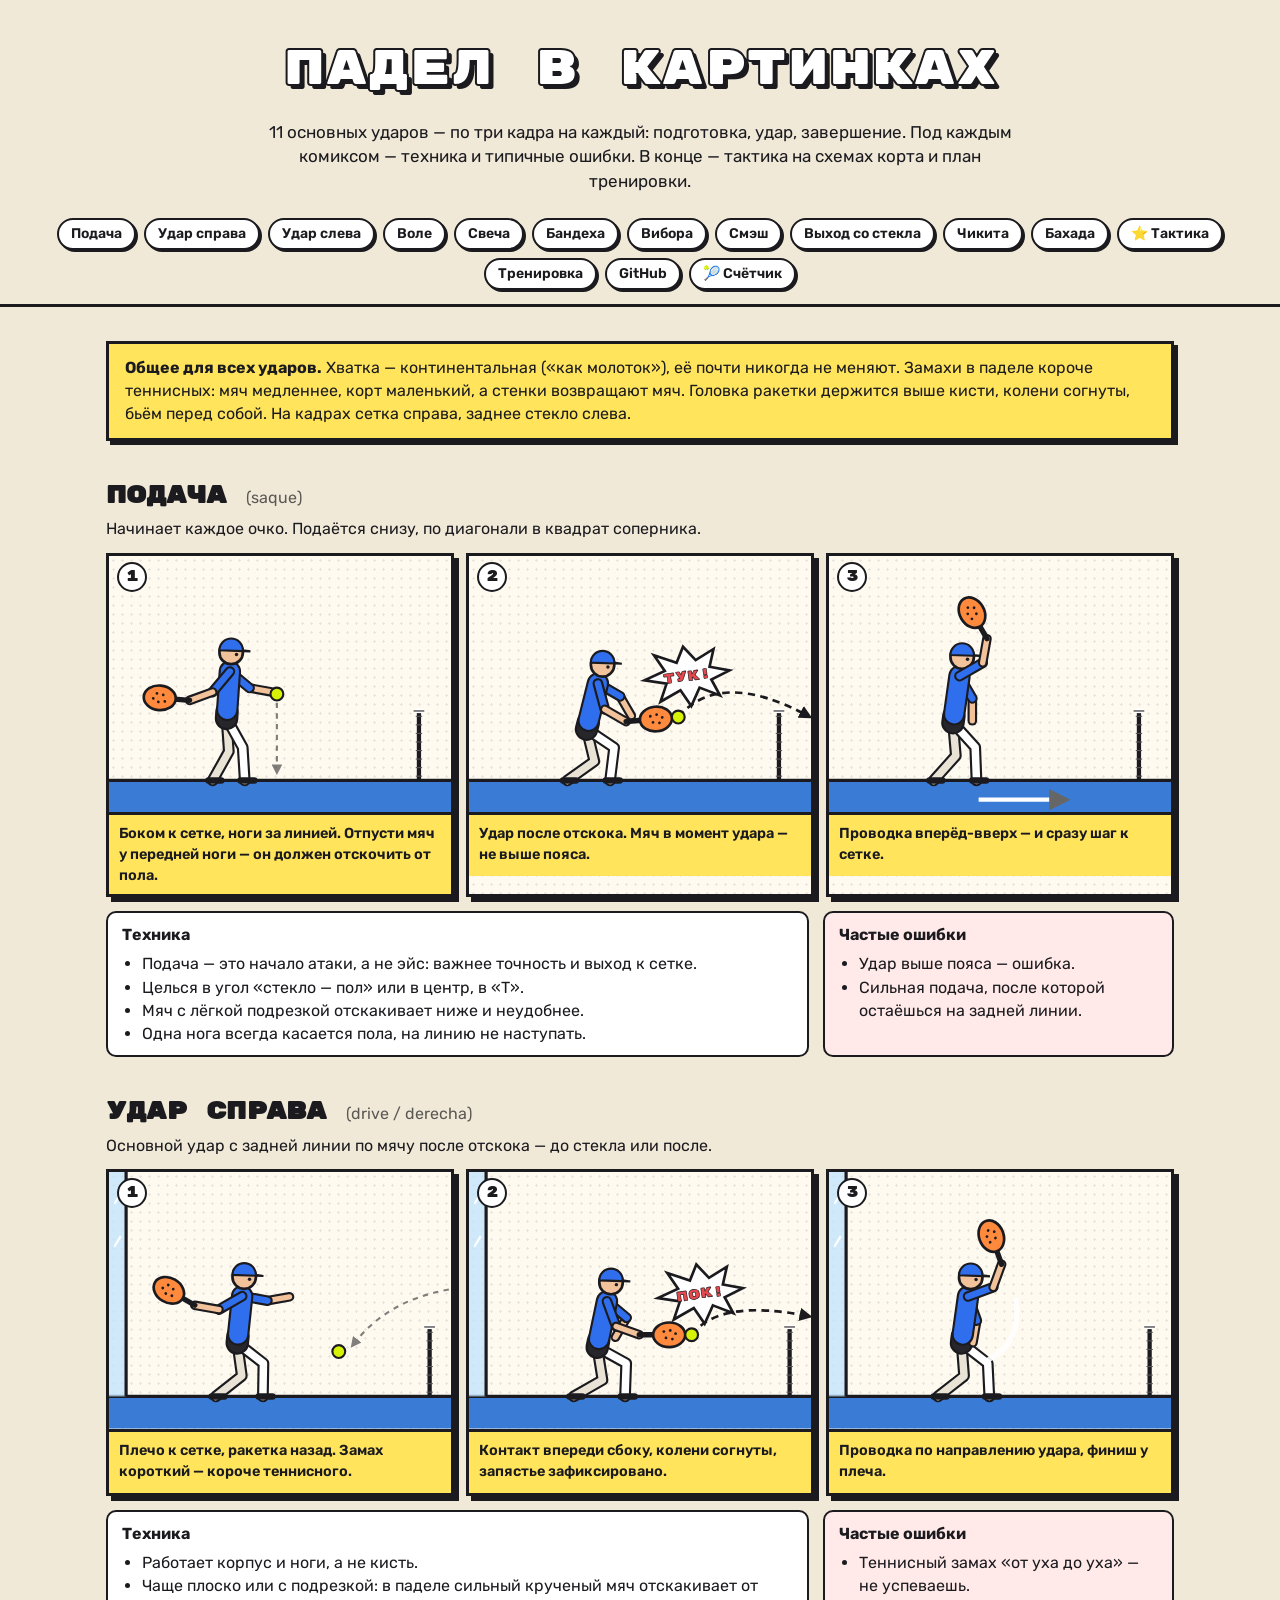
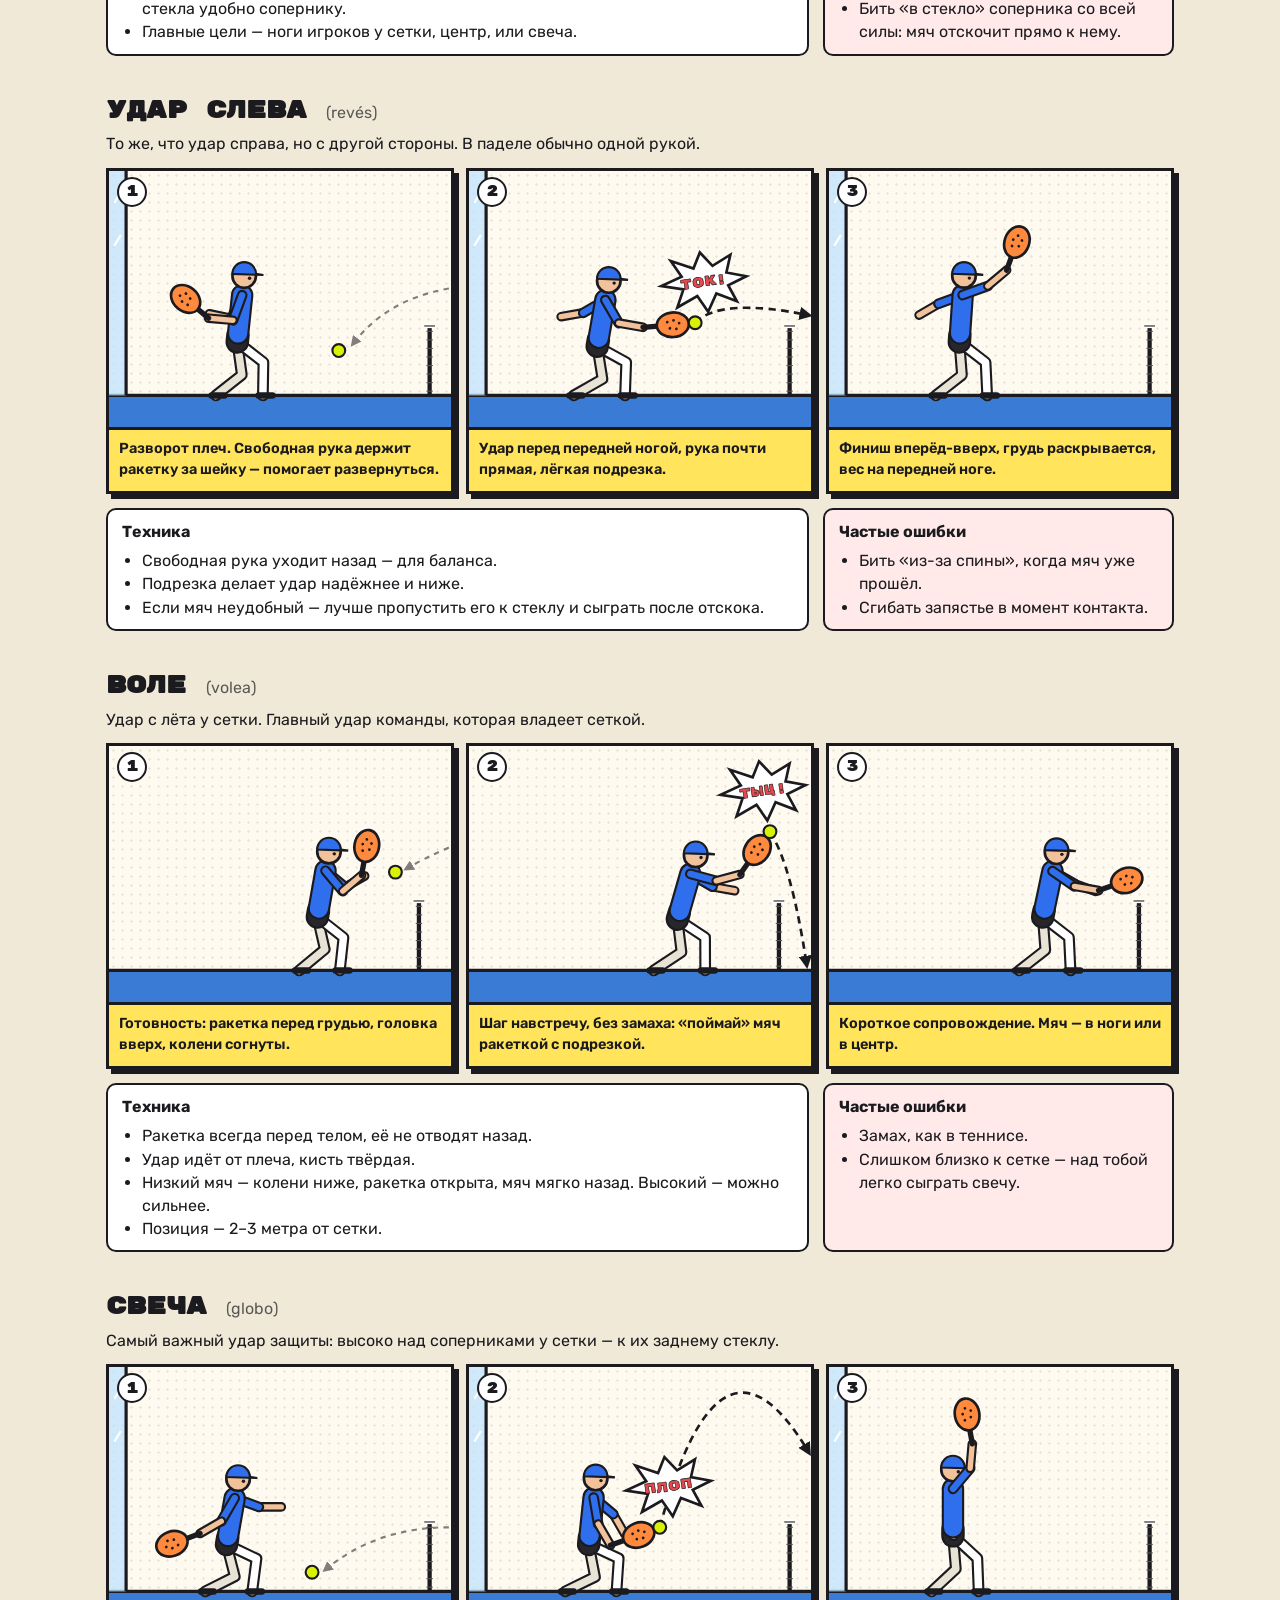
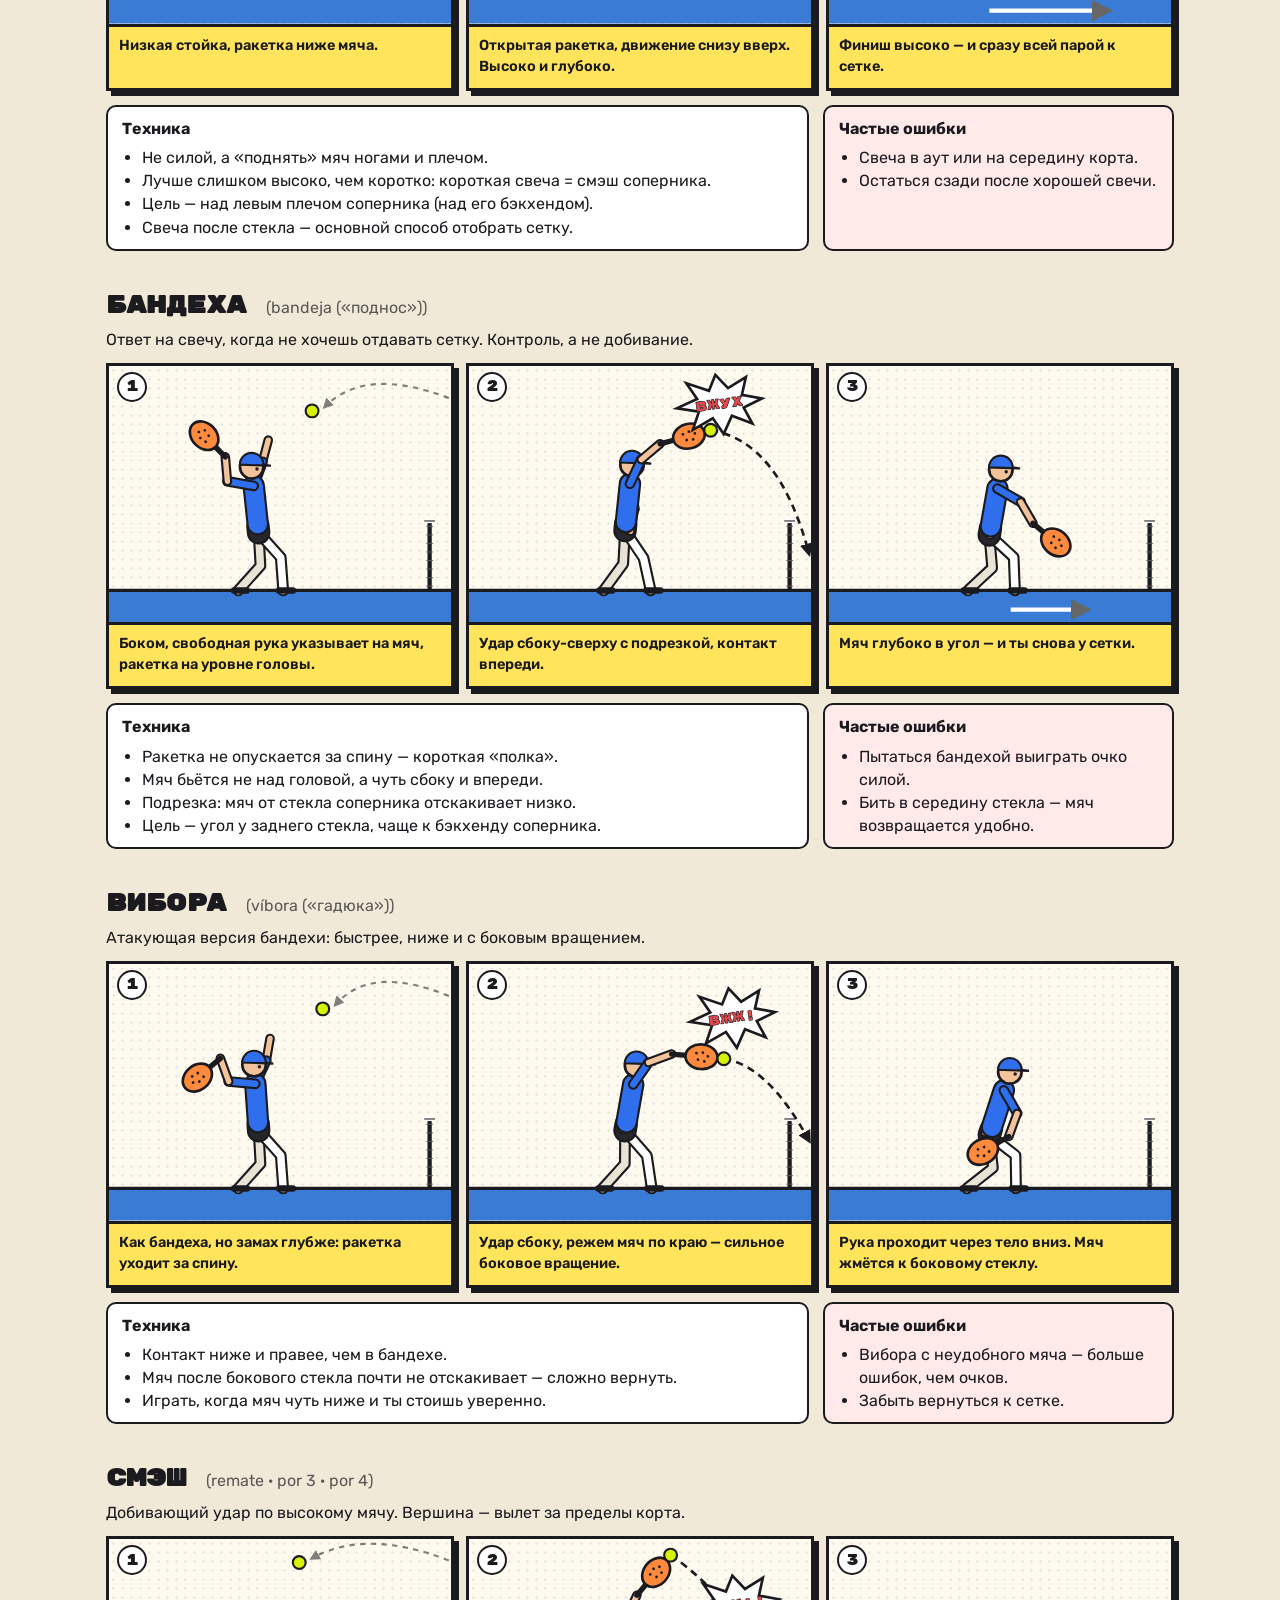
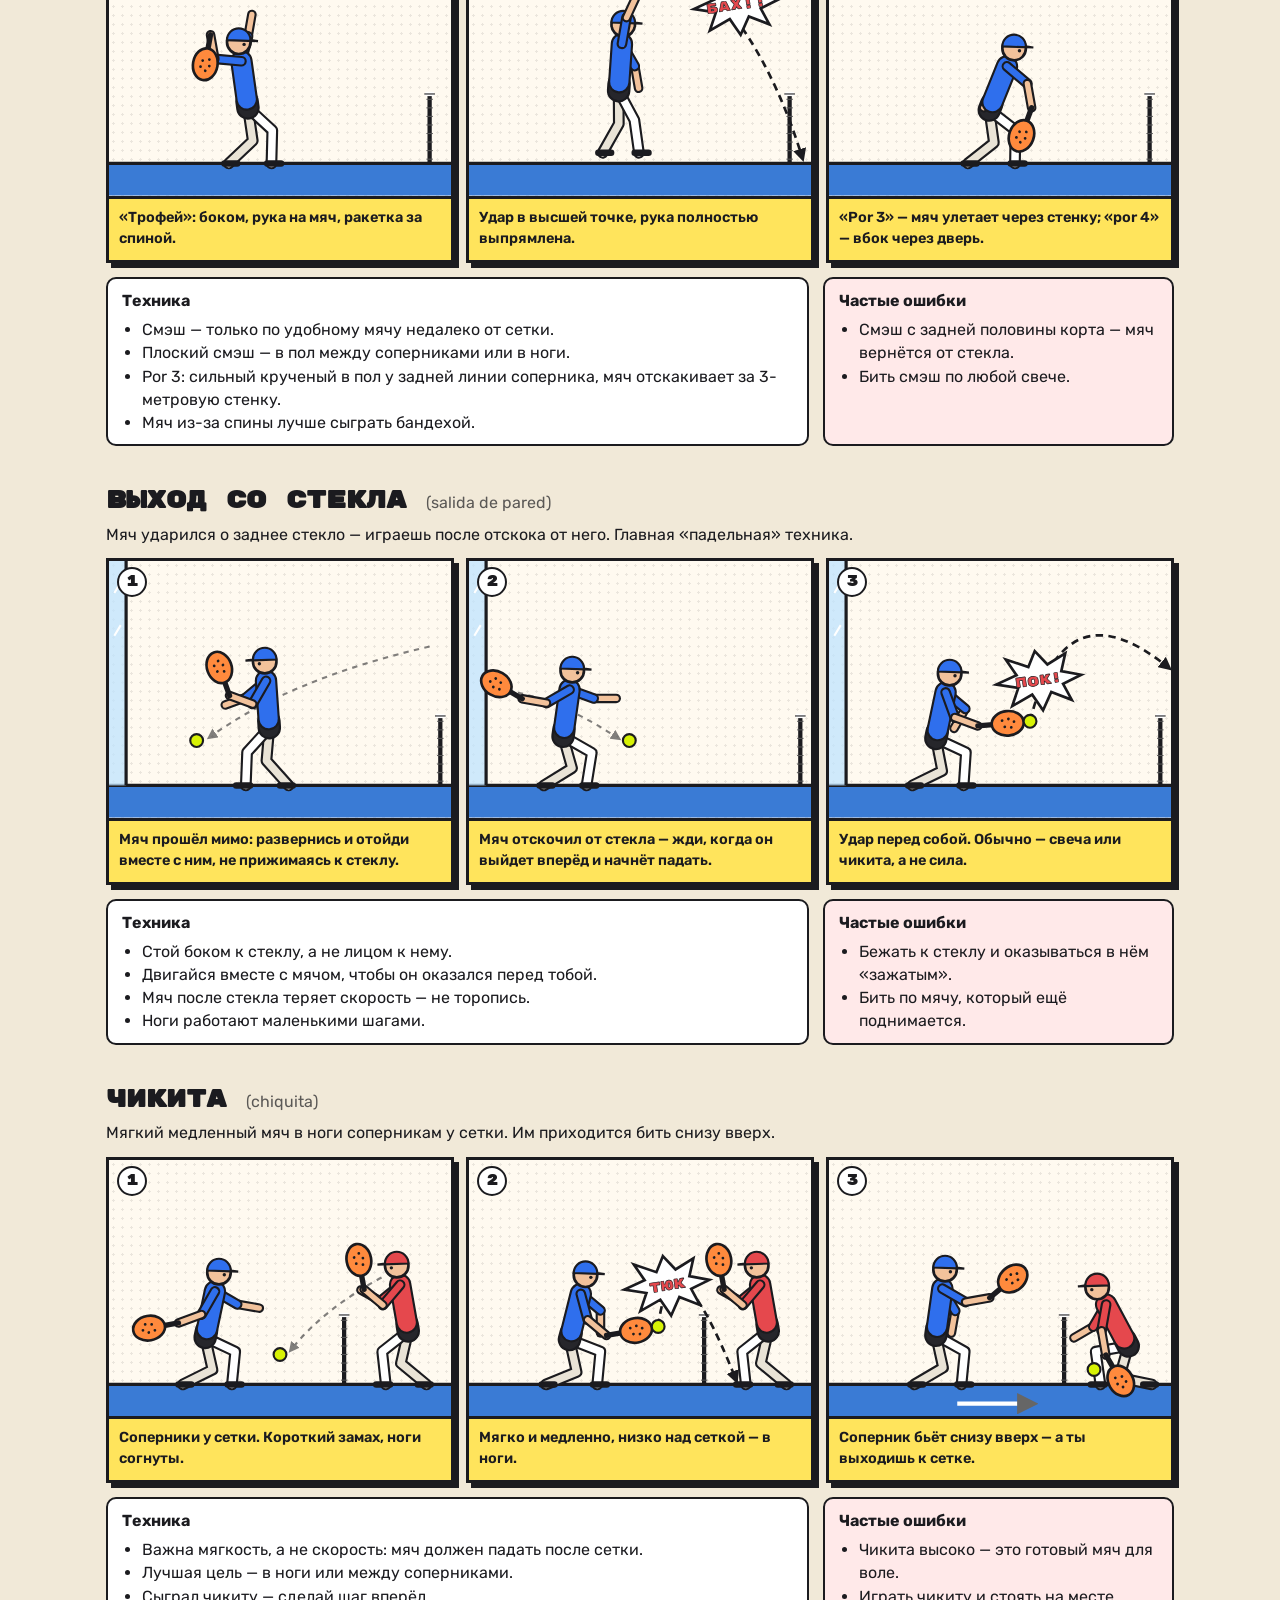
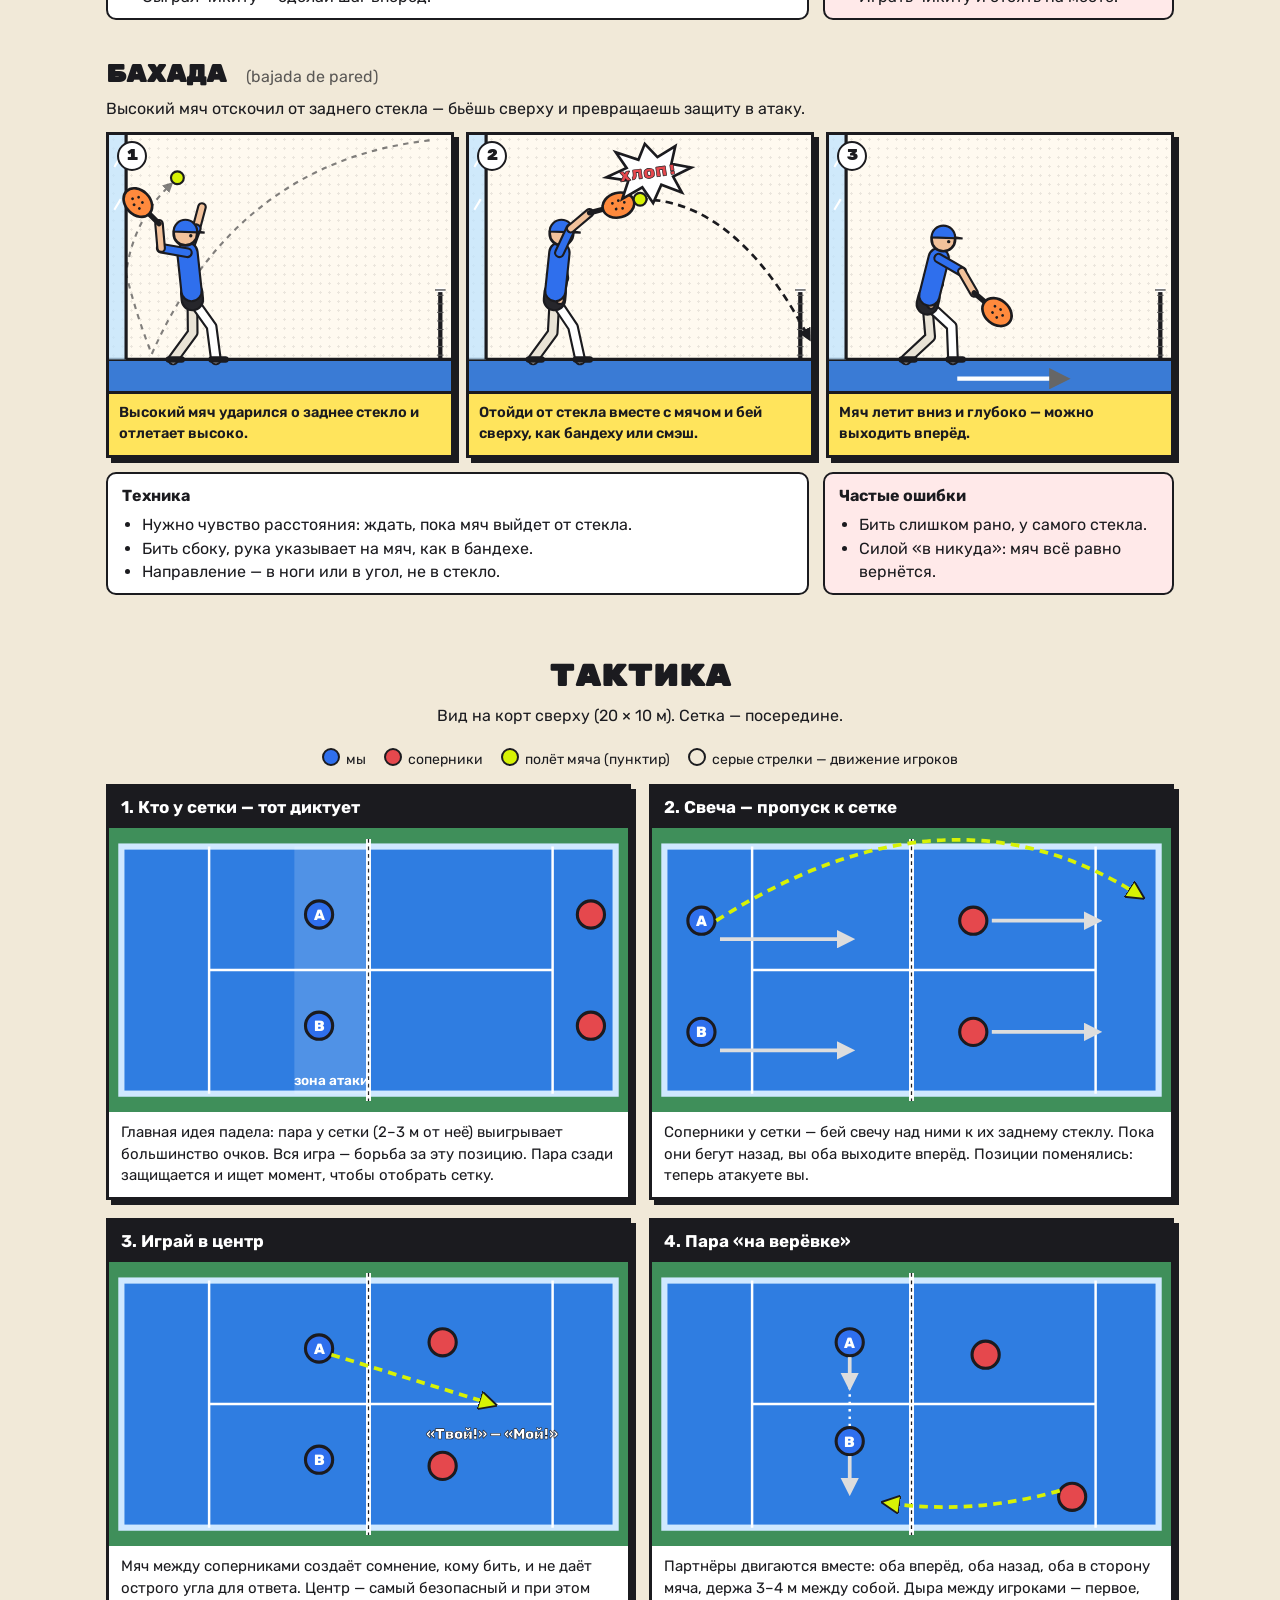
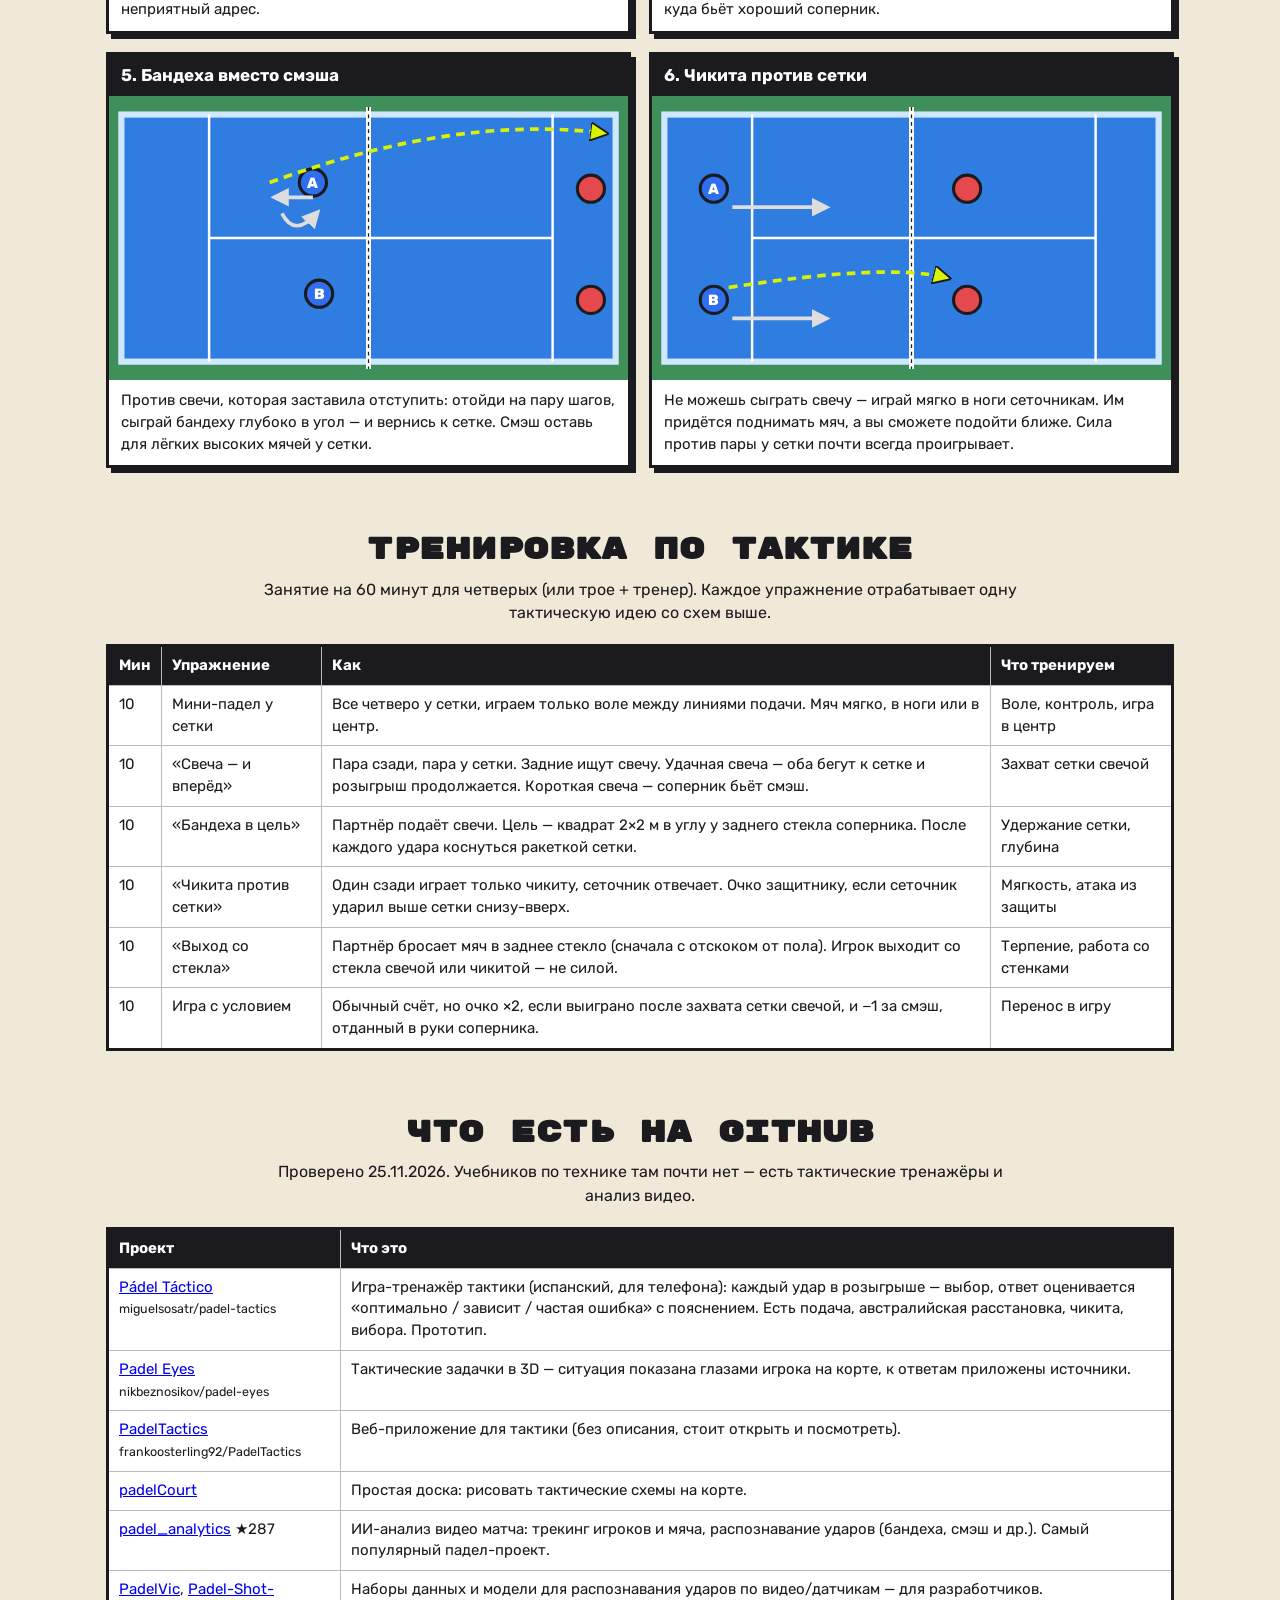
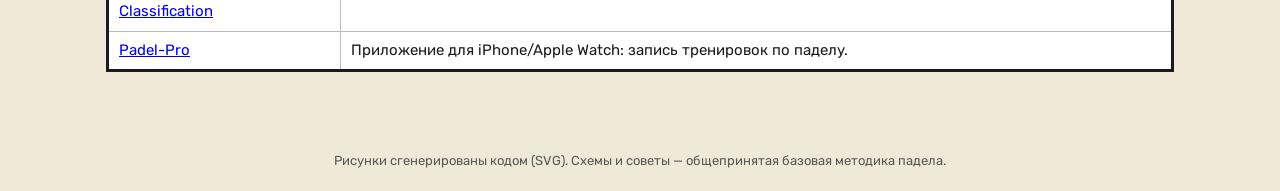
==== index.html @ 70b11c6b "Счётчик матча: длинная, короткая и Star Point; ссылки на онлайн-версию Co-Authored-By: Claude Opus 5" ====
<!doctype html>
<html lang="ru">
<head>
<meta charset="utf-8">
<meta name="viewport" content="width=device-width, initial-scale=1">
<title>Падел в картинках — удары и тактика</title>
<link rel="preconnect" href="https://fonts.googleapis.com">
<link href="https://fonts.googleapis.com/css2?family=Rubik:wght@400;600;800&family=Rubik+Mono+One&display=swap" rel="stylesheet">
<style>
  :root { --ink:#1b1b1f; --paper:#fffaf0; --cap:#ffe45c; --blue:#2f6fed; --red:#e5484d; --ball:#d7f205; }
  * { box-sizing:border-box; }
  body { margin:0; background:#f1e9d8; color:var(--ink); font-family:Rubik, system-ui, sans-serif; line-height:1.45; }
  header { text-align:center; padding:36px 16px 10px; }
  h1 { font-family:"Rubik Mono One", Rubik, sans-serif; font-size:clamp(26px,5vw,48px); margin:0; letter-spacing:1px;
       color:#fff; -webkit-text-stroke:2px var(--ink); text-shadow:4px 4px 0 var(--ink); }
  header p { max-width:760px; margin:14px auto 0; font-size:17px; }
  nav { display:flex; flex-wrap:wrap; gap:8px; justify-content:center; padding:14px; position:sticky; top:0; z-index:5;
        background:rgba(241,233,216,.94); border-bottom:3px solid var(--ink); }
  nav a { text-decoration:none; color:var(--ink); background:#fff; border:2px solid var(--ink); border-radius:20px;
          padding:4px 12px; font-weight:600; font-size:14px; box-shadow:2px 2px 0 var(--ink); }
  nav a:hover { background:var(--cap); }
  main { max-width:1100px; margin:0 auto; padding:10px 16px 60px; }
  section.shot { margin:38px 0; }
  .shot h2 { font-family:"Rubik Mono One", Rubik, sans-serif; font-size:24px; margin:0 0 4px; }
  .shot h2 small { font-family:Rubik; font-weight:400; font-size:16px; opacity:.7; }
  .when { margin:0 0 12px; font-size:16px; }
  .strip { display:grid; grid-template-columns:repeat(3,1fr); gap:12px; }
  @media (max-width:760px){ .strip { grid-template-columns:1fr; } }
  .panel { position:relative; border:3px solid var(--ink); background:var(--paper); box-shadow:5px 5px 0 var(--ink); overflow:hidden; }
  .panel::before { content:""; position:absolute; inset:0; pointer-events:none;
      background-image:radial-gradient(rgba(0,0,0,.08) 1.2px, transparent 1.4px); background-size:9px 9px; }
  .panel svg { display:block; width:100%; height:auto; position:relative; }
  .caption { position:relative; border-top:3px solid var(--ink); background:var(--cap); padding:8px 10px; font-size:14.5px; font-weight:600; min-height:64px; }
  .num { position:absolute; top:6px; left:8px; z-index:2; font-family:"Rubik Mono One"; font-size:15px; background:#fff;
         border:2px solid var(--ink); border-radius:50%; width:30px; height:30px; display:grid; place-items:center; }
  .notes { display:grid; grid-template-columns:2fr 1fr; gap:14px; margin-top:14px; }
  @media (max-width:760px){ .notes { grid-template-columns:1fr; } }
  .card { background:#fff; border:2px solid var(--ink); border-radius:10px; padding:10px 14px; }
  .card h4 { margin:0 0 6px; }
  .card ul { margin:0; padding-left:20px; }
  .card.err { background:#ffe9e9; }
  h2.big { font-family:"Rubik Mono One", Rubik, sans-serif; font-size:30px; margin:60px 0 6px; text-align:center; }
  .lead { text-align:center; max-width:760px; margin:0 auto 20px; }
  .tactics { display:grid; grid-template-columns:repeat(2,1fr); gap:18px; }
  @media (max-width:860px){ .tactics { grid-template-columns:1fr; } }
  .tactic { background:#fff; border:3px solid var(--ink); box-shadow:5px 5px 0 var(--ink); }
  .tactic h3 { margin:0; padding:8px 12px; background:var(--ink); color:#fff; font-size:17px; }
  .tactic svg { display:block; width:100%; height:auto; background:#3f8f5a; }
  .tactic p { margin:0; padding:10px 12px; font-size:15px; }
  table { width:100%; border-collapse:collapse; background:#fff; border:3px solid var(--ink); }
  th, td { border:1px solid #bbb; padding:8px 10px; text-align:left; vertical-align:top; font-size:15px; }
  th { background:var(--ink); color:#fff; }
  .legend { display:flex; gap:18px; flex-wrap:wrap; justify-content:center; margin:0 0 14px; font-size:14px; }
  .legend span::before { content:""; display:inline-block; width:14px; height:14px; border-radius:50%; margin-right:6px; vertical-align:-2px; border:2px solid var(--ink); }
  .legend .a::before { background:var(--blue); } .legend .b::before { background:var(--red); } .legend .l::before { background:var(--ball); }
  .tip { background:var(--cap); border:3px solid var(--ink); padding:12px 16px; margin:24px 0; box-shadow:4px 4px 0 var(--ink); font-size:16px; }
  footer { text-align:center; font-size:13px; opacity:.7; padding:20px; }
</style>
</head>
<body>
<header>
  <h1>ПАДЕЛ В КАРТИНКАХ</h1>
  <p>11 основных ударов — по три кадра на каждый: подготовка, удар, завершение. Под каждым комиксом — техника и типичные ошибки. В конце — тактика на схемах корта и план тренировки.</p>
</header>
<nav id="nav"></nav>
<main>
  <div class="tip"><b>Общее для всех ударов.</b> Хватка — континентальная («как молоток»), её почти никогда не меняют.
    Замахи в паделе короче теннисных: мяч медленнее, корт маленький, а стенки возвращают мяч. Головка ракетки держится выше кисти, колени согнуты, бьём перед собой.
    На кадрах сетка справа, заднее стекло слева.</div>
  <div id="shots"></div>

  <h2 class="big" id="tactics">ТАКТИКА</h2>
  <p class="lead">Вид на корт сверху (20 × 10 м). Сетка — посередине.</p>
  <div class="legend"><span class="a">мы</span><span class="b">соперники</span><span class="l">полёт мяча (пунктир)</span><span>серые стрелки — движение игроков</span></div>
  <div class="tactics" id="tacticsGrid"></div>

  <h2 class="big" id="drills">ТРЕНИРОВКА ПО ТАКТИКЕ</h2>
  <p class="lead">Занятие на 60 минут для четверых (или трое + тренер). Каждое упражнение отрабатывает одну тактическую идею со схем выше.</p>
  <table>
    <tr><th>Мин</th><th>Упражнение</th><th>Как</th><th>Что тренируем</th></tr>
    <tr><td>10</td><td>Мини-падел у сетки</td><td>Все четверо у сетки, играем только воле между линиями подачи. Мяч мягко, в ноги или в центр.</td><td>Воле, контроль, игра в центр</td></tr>
    <tr><td>10</td><td>«Свеча — и вперёд»</td><td>Пара сзади, пара у сетки. Задние ищут свечу. Удачная свеча — оба бегут к сетке и розыгрыш продолжается. Короткая свеча — соперник бьёт смэш.</td><td>Захват сетки свечой</td></tr>
    <tr><td>10</td><td>«Бандеха в цель»</td><td>Партнёр подаёт свечи. Цель — квадрат 2×2 м в углу у заднего стекла соперника. После каждого удара коснуться ракеткой сетки.</td><td>Удержание сетки, глубина</td></tr>
    <tr><td>10</td><td>«Чикита против сетки»</td><td>Один сзади играет только чикиту, сеточник отвечает. Очко защитнику, если сеточник ударил выше сетки снизу-вверх.</td><td>Мягкость, атака из защиты</td></tr>
    <tr><td>10</td><td>«Выход со стекла»</td><td>Партнёр бросает мяч в заднее стекло (сначала с отскоком от пола). Игрок выходит со стекла свечой или чикитой — не силой.</td><td>Терпение, работа со стенками</td></tr>
    <tr><td>10</td><td>Игра с условием</td><td>Обычный счёт, но очко ×2, если выиграно после захвата сетки свечой, и −1 за смэш, отданный в руки соперника.</td><td>Перенос в игру</td></tr>
  </table>

  <h2 class="big" id="github">ЧТО ЕСТЬ НА GITHUB</h2>
  <p class="lead">Проверено 25.11.2026. Учебников по технике там почти нет — есть тактические тренажёры и анализ видео.</p>
  <table>
    <tr><th>Проект</th><th>Что это</th></tr>
    <tr><td><a href="https://miguelsosatr.github.io/padel-tactics/">Pádel Táctico</a><br><small>miguelsosatr/padel-tactics</small></td><td>Игра-тренажёр тактики (испанский, для телефона): каждый удар в розыгрыше — выбор, ответ оценивается «оптимально / зависит / частая ошибка» с пояснением. Есть подача, австралийская расстановка, чикита, вибора. Прототип.</td></tr>
    <tr><td><a href="https://nikbeznosikov.github.io/padel-eyes/">Padel Eyes</a><br><small>nikbeznosikov/padel-eyes</small></td><td>Тактические задачки в 3D — ситуация показана глазами игрока на корте, к ответам приложены источники.</td></tr>
    <tr><td><a href="https://frankoosterling92.github.io/PadelTactics/">PadelTactics</a><br><small>frankoosterling92/PadelTactics</small></td><td>Веб-приложение для тактики (без описания, стоит открыть и посмотреть).</td></tr>
    <tr><td><a href="https://mfermin.github.io/padelCourt/">padelCourt</a></td><td>Простая доска: рисовать тактические схемы на корте.</td></tr>
    <tr><td><a href="https://github.com/Joao-M-Silva/padel_analytics">padel_analytics</a> ★287</td><td>ИИ-анализ видео матча: трекинг игроков и мяча, распознавание ударов (бандеха, смэш и др.). Самый популярный падел-проект.</td></tr>
    <tr><td><a href="https://github.com/UPC-ViRVIG/PadelVic">PadelVic</a>, <a href="https://github.com/guillecartes/Padel-Shot-Classification-and-Dataset">Padel-Shot-Classification</a></td><td>Наборы данных и модели для распознавания ударов по видео/датчикам — для разработчиков.</td></tr>
    <tr><td><a href="https://github.com/Kajatin/Padel-Pro">Padel-Pro</a></td><td>Приложение для iPhone/Apple Watch: запись тренировок по паделу.</td></tr>
  </table>
</main>
<footer>Рисунки сгенерированы кодом (SVG). Схемы и советы — общепринятая базовая методика падела.</footer>

<script>
const G = 210; // линия пола в кадре
const rad = d => d * Math.PI / 180;
const dir = (deg, len) => [Math.cos(rad(deg)) * len, -Math.sin(rad(deg)) * len];
const add = (p, v) => [p[0] + v[0], p[1] + v[1]];
const f = n => n.toFixed(1);

// Нога: колено находим через простую двухзвенную IK, колено смотрит вперёд (вправо)
function knee(hip, foot, L = 31) {
  const vx = foot[0] - hip[0], vy = foot[1] - hip[1], d = Math.hypot(vx, vy);
  const mid = [(hip[0] + foot[0]) / 2, (hip[1] + foot[1]) / 2];
  if (d >= 2 * L) return mid;
  const h = Math.sqrt(L * L - (d / 2) ** 2);
  let px = -vy / d, py = vx / d;
  if (px < 0) { px = -px; py = -py; }
  return [mid[0] + px * h, mid[1] + py * h];
}

function limb(a, b, c, w, color) {
  const d = `M${f(a[0])} ${f(a[1])} L${f(b[0])} ${f(b[1])}` + (c ? ` L${f(c[0])} ${f(c[1])}` : '');
  return `<path d="${d}" stroke="#1b1b1f" stroke-width="${w + 4}" fill="none" stroke-linecap="round" stroke-linejoin="round"/>
          <path d="${d}" stroke="${color}" stroke-width="${w}" fill="none" stroke-linecap="round" stroke-linejoin="round"/>`;
}

// Игрок вид сбоку, лицом вправо. Углы в градусах: 0 — вправо, 90 — вверх.
function figure(o) {
  const p = Object.assign({ x: 120, w: 32, h: 56, lean: 6, a: [-100, -80, -80], b: [-100, -80], jump: 0, flip: false, col: '#2f6fed' }, o);
  const skin = '#f2c29b', shorts = '#26262b';
  const hip = [p.x, G - p.h - p.jump];
  const fFront = [p.x + p.w / 2 + 4, G - p.jump], fBack = [p.x - p.w / 2, G - p.jump];
  const kF = knee(hip, fFront), kB = knee(hip, fBack);
  const tdir = 90 - p.lean;
  const sh = add(hip, dir(tdir, 44)), neck = add(hip, dir(tdir, 50)), head = add(hip, dir(tdir, 62));
  const eA = add(sh, dir(p.a[0], 25)), hA = add(eA, dir(p.a[1], 23));
  const eB = add(sh, dir(p.b[0], 24)), hB = add(eB, dir(p.b[1], 21));
  const rc = add(hA, dir(p.a[2], 28));
  const throat = add(hA, dir(p.a[2], 14));
  let s = '';
  s += limb(hip, kB, fBack, 7, '#e9e3d6');
  s += `<path d="M${f(fBack[0]-4)} ${f(fBack[1])} h12" stroke="#1b1b1f" stroke-width="6" stroke-linecap="round"/>`;
  s += limb(hip, kF, fFront, 7, '#fff');
  s += `<path d="M${f(fFront[0]-4)} ${f(fFront[1])} h13" stroke="#1b1b1f" stroke-width="6" stroke-linecap="round"/>`;
  s += limb(hip, add(hip, dir(tdir, 6)), null, 18, shorts);
  s += limb(eB, hB, null, 5, skin) + limb(sh, eB, null, 6, p.col);
  s += limb(add(hip, dir(tdir, 8)), add(hip, dir(tdir, 44)), null, 17, p.col);
  s += `<circle cx="${f(head[0])}" cy="${f(head[1])}" r="11" fill="${skin}" stroke="#1b1b1f" stroke-width="2.5"/>`;
  // кепка-козырёк в сторону взгляда
  s += `<path d="M${f(head[0]-11)} ${f(head[1]-2)} A11 11 0 0 1 ${f(head[0]+11)} ${f(head[1]-2)} L${f(head[0]+18)} ${f(head[1]-1)} Z" fill="${p.col}" stroke="#1b1b1f" stroke-width="2"/>`;
  s += `<circle cx="${f(head[0]+5)}" cy="${f(head[1]+2)}" r="1.6" fill="#1b1b1f"/>`;
  s += limb(sh, eA, null, 6, p.col) + limb(eA, hA, null, 5, skin);
  // ракетка: ручка + перфорированная головка
  s += `<path d="M${f(hA[0])} ${f(hA[1])} L${f(throat[0])} ${f(throat[1])}" stroke="#1b1b1f" stroke-width="5" stroke-linecap="round"/>`;
  s += `<g transform="translate(${f(rc[0])} ${f(rc[1])}) rotate(${f(-p.a[2])})">
          <ellipse rx="15" ry="11.5" fill="#ff8a3d" stroke="#1b1b1f" stroke-width="2.5"/>
          <circle cx="-5" cy="-3" r="1.3" fill="#1b1b1f"/><circle cx="1" cy="-4" r="1.3" fill="#1b1b1f"/><circle cx="6" cy="-1" r="1.3" fill="#1b1b1f"/>
          <circle cx="-3" cy="3" r="1.3" fill="#1b1b1f"/><circle cx="3" cy="4" r="1.3" fill="#1b1b1f"/></g>`;
  const ballAt = add(rc, dir(p.a[2], 21));
  const flipX = x => p.flip ? 2 * p.x - x : x;
  return { svg: p.flip ? `<g transform="translate(${2 * p.x} 0) scale(-1 1)">${s}</g>` : s,
           racket: [flipX(ballAt[0]), ballAt[1]], hand: [flipX(hB[0] + 5), hB[1] + 2] };
}

function court(sc) {
  let s = `<rect x="0" y="${G}" width="320" height="30" fill="#3a7bd5"/><path d="M0 ${G} H320" stroke="#1b1b1f" stroke-width="3"/>`;
  if (sc.wall) s += `<rect x="0" y="0" width="16" height="${G}" fill="#bfe3ff" opacity=".75"/><path d="M16 0 V${G}" stroke="#1b1b1f" stroke-width="3"/>
                     <path d="M5 30 l6 -10 M5 70 l6 -10" stroke="#fff" stroke-width="2"/>`;
  const nx = sc.net === undefined ? null : sc.net;
  if (nx !== null) {
    s += `<path d="M${nx} ${G} V145" stroke="#1b1b1f" stroke-width="4"/>`;
    for (let y = 150; y < G; y += 8) s += `<path d="M${nx - 3} ${y} h6" stroke="#555" stroke-width="1"/>`;
    s += `<path d="M${nx - 4} 145 h8" stroke="#fff" stroke-width="4"/><path d="M${nx - 5} 145 h10" stroke="#1b1b1f" stroke-width="1"/>`;
  }
  return s;
}

const arrowDefs = `<defs><marker id="ah" viewBox="0 0 10 10" refX="7" refY="5" markerWidth="5" markerHeight="5" orient="auto"><path d="M0 0 L10 5 L0 10 z" fill="#1b1b1f"/></marker>
  <marker id="ag" viewBox="0 0 10 10" refX="7" refY="5" markerWidth="5" markerHeight="5" orient="auto"><path d="M0 0 L10 5 L0 10 z" fill="#666"/></marker></defs>`;

function sfx(text, x, y) {
  return `<g transform="translate(${x} ${y}) rotate(-8)">
    <path d="M0 -26 L10 -12 L28 -20 L22 -4 L40 2 L22 8 L28 24 L10 14 L0 30 L-8 14 L-28 22 L-20 6 L-40 0 L-20 -6 L-28 -22 L-8 -12 Z" fill="#fff" stroke="#1b1b1f" stroke-width="2.5"/>
    <text text-anchor="middle" y="6" font-family="Rubik Mono One, Rubik" font-size="13" fill="#e5484d" stroke="#1b1b1f" stroke-width=".6">${text}</text></g>`;
}

function panel(sc, i) {
  let s = arrowDefs + court(sc);
  const me = figure(sc.p);
  let ball = null;
  if (sc.ball === 'racket') ball = me.racket;
  else if (sc.ball === 'hand') ball = me.hand;
  else if (sc.ball) ball = sc.ball;
  if (sc.before) s += `<path d="${sc.before(ball)}" fill="none" stroke="#1b1b1f" stroke-width="2" stroke-dasharray="5 5" opacity=".55" marker-end="url(#ah)"/>`;
  if (sc.after) s += `<path d="${sc.after(ball)}" fill="none" stroke="#1b1b1f" stroke-width="2.5" stroke-dasharray="7 5" marker-end="url(#ah)"/>`;
  if (sc.move) s += `<path d="M${sc.move[0]} ${G + 18} H${sc.move[1]}" stroke="#fff" stroke-width="4" marker-end="url(#ag)"/>`;
  if (sc.opp) s += figure(Object.assign({ col: '#e5484d', flip: true }, sc.opp)).svg;
  s += me.svg;
  if (sc.swing) s += `<path d="${sc.swing}" fill="none" stroke="#fff" stroke-width="5" opacity=".9" stroke-linecap="round"/>`;
  if (ball) s += `<circle cx="${f(ball[0])}" cy="${f(ball[1])}" r="6" fill="#d7f205" stroke="#1b1b1f" stroke-width="2"/>`;
  if (sc.fx) {
    const at = sc.fxAt || [ball[0] + 8, ball[1] - 40];
    s += sfx(sc.fx, Math.min(Math.max(at[0], 50), 275), Math.max(at[1], 34));
  }
  return `<div class="panel"><div class="num">${i + 1}</div><svg viewBox="0 0 320 240">${s}</svg><div class="caption">${sc.cap}</div></div>`;
}

const B = b => `M${f(b[0])} ${f(b[1])}`;
const SHOTS = [
  { id: 'serve', name: 'Подача', es: 'saque', when: 'Начинает каждое очко. Подаётся снизу, по диагонали в квадрат соперника.',
    panels: [
      { p: { x: 110, w: 26, h: 58, lean: 4, a: [-130, -160, 175], b: [-40, -10] }, ball: 'hand', net: 290,
        before: b => `${B([b[0], b[1] + 8])} L${f(b[0])} ${G - 8}`, cap: 'Боком к сетке, ноги за линией. Отпусти мяч у передней ноги — он должен отскочить от пола.' },
      { p: { x: 110, w: 36, h: 48, lean: 14, a: [-75, -30, 5], b: [-30, -60] }, ball: 'racket', net: 290, fx: 'ТУК!',
        after: b => `${B(b)} Q235 105 318 150`, cap: 'Удар после отскока. Мяч в момент удара — не выше пояса.' },
      { p: { x: 116, w: 36, h: 54, lean: 8, a: [30, 80, 120], b: [-60, -90] }, net: 290, move: [140, 220],
        cap: 'Проводка вперёд-вверх — и сразу шаг к сетке.' }],
    tech: ['Подача — это начало атаки, а не эйс: важнее точность и выход к сетке.', 'Целься в угол «стекло — пол» или в центр, в «Т».', 'Мяч с лёгкой подрезкой отскакивает ниже и неудобнее.', 'Одна нога всегда касается пола, на линию не наступать.'],
    err: ['Удар выше пояса — ошибка.', 'Сильная подача, после которой остаёшься на задней линии.'] },

  { id: 'drive', name: 'Удар справа', es: 'drive / derecha', when: 'Основной удар с задней линии по мячу после отскока — до стекла или после.',
    panels: [
      { p: { x: 120, w: 40, h: 50, lean: 6, a: [-150, 170, 150], b: [-10, 10] }, ball: [215, 168], net: 300, wall: true,
        before: () => `M318 110 Q260 120 228 162`, cap: 'Плечо к сетке, ракетка назад. Замах короткий — короче теннисного.' },
      { p: { x: 120, w: 44, h: 46, lean: 12, a: [-70, -20, 0], b: [-40, -120] }, ball: 'racket', net: 300, wall: true, fx: 'ПОК!',
        after: b => `${B(b)} Q235 118 318 135`, cap: 'Контакт впереди сбоку, колени согнуты, запястье зафиксировано.' },
      { p: { x: 124, w: 44, h: 50, lean: 8, a: [20, 70, 110], b: [-70, -100] }, net: 300, wall: true,
        swing: 'M150 175 Q180 160 175 120', cap: 'Проводка по направлению удара, финиш у плеча.' }],
    tech: ['Работает корпус и ноги, а не кисть.', 'Чаще плоско или с подрезкой: в паделе сильный крученый мяч отскакивает от стекла удобно сопернику.', 'Главные цели — ноги игроков у сетки, центр, или свеча.'],
    err: ['Теннисный замах «от уха до уха» — не успеваешь.', 'Бить «в стекло» соперника со всей силы: мяч отскочит прямо к нему.'] },

  { id: 'backhand', name: 'Удар слева', es: 'revés', when: 'То же, что удар справа, но с другой стороны. В паделе обычно одной рукой.',
    panels: [
      { p: { x: 120, w: 40, h: 50, lean: 6, a: [-110, 175, 140], b: [-115, 168] }, ball: [215, 168], net: 300, wall: true,
        before: () => `M318 110 Q260 120 228 162`, cap: 'Разворот плеч. Свободная рука держит ракетку за шейку — помогает развернуться.' },
      { p: { x: 120, w: 44, h: 46, lean: 10, a: [-60, -10, 5], b: [-150, -170] }, ball: 'racket', net: 300, wall: true, fx: 'ТОК!',
        after: b => `${B(b)} Q235 118 318 135`, cap: 'Удар перед передней ногой, рука почти прямая, лёгкая подрезка.' },
      { p: { x: 122, w: 44, h: 50, lean: 4, a: [20, 40, 70], b: [-160, -150] }, net: 300, wall: true,
        cap: 'Финиш вперёд-вверх, грудь раскрывается, вес на передней ноге.' }],
    tech: ['Свободная рука уходит назад — для баланса.', 'Подрезка делает удар надёжнее и ниже.', 'Если мяч неудобный — лучше пропустить его к стеклу и сыграть после отскока.'],
    err: ['Бить «из-за спины», когда мяч уже прошёл.', 'Сгибать запястье в момент контакта.'] },

  { id: 'volley', name: 'Воле', es: 'volea', when: 'Удар с лёта у сетки. Главный удар команды, которая владеет сеткой.',
    panels: [
      { p: { x: 195, w: 34, h: 50, lean: 10, a: [-50, 40, 80], b: [-40, 30] }, ball: [268, 118], net: 290,
        before: () => `M318 95 Q295 105 278 115`, cap: 'Готовность: ракетка перед грудью, головка вверх, колени согнуты.' },
      { p: { x: 195, w: 44, h: 48, lean: 16, a: [-15, 15, 55], b: [-30, -10] }, ball: 'racket', net: 290, fx: 'ТЫЦ!',
        after: b => `${B(b)} Q302 112 316 205`, cap: 'Шаг навстречу, без замаха: «поймай» мяч ракеткой с подрезкой.' },
      { p: { x: 200, w: 44, h: 50, lean: 12, a: [-35, -10, 20], b: [-30, -20] }, net: 290,
        cap: 'Короткое сопровождение. Мяч — в ноги или в центр.' }],
    tech: ['Ракетка всегда перед телом, её не отводят назад.', 'Удар идёт от плеча, кисть твёрдая.', 'Низкий мяч — колени ниже, ракетка открыта, мяч мягко назад. Высокий — можно сильнее.', 'Позиция — 2–3 метра от сетки.'],
    err: ['Замах, как в теннисе.', 'Слишком близко к сетке — над тобой легко сыграть свечу.'] },

  { id: 'lob', name: 'Свеча', es: 'globo', when: 'Самый важный удар защиты: высоко над соперниками у сетки — к их заднему стеклу.',
    panels: [
      { p: { x: 110, w: 40, h: 44, lean: 10, a: [-120, -150, -160], b: [-20, 0] }, ball: [190, 192], net: 300, wall: true,
        before: () => `M318 150 Q250 150 202 190`, cap: 'Низкая стойка, ракетка ниже мяча.' },
      { p: { x: 112, w: 44, h: 44, lean: 6, a: [-80, -60, 20], b: [-40, -60] }, ball: 'racket', net: 300, wall: true, fx: 'ПЛОП',
        after: b => `${B(b)} Q235 -60 318 80`, cap: 'Открытая ракетка, движение снизу вверх. Высоко и глубоко.' },
      { p: { x: 116, w: 40, h: 52, lean: 0, a: [50, 85, 100], b: [-80, -100] }, net: 300, wall: true, move: [150, 260],
        cap: 'Финиш высоко — и сразу всей парой к сетке.' }],
    tech: ['Не силой, а «поднять» мяч ногами и плечом.', 'Лучше слишком высоко, чем коротко: короткая свеча = смэш соперника.', 'Цель — над левым плечом соперника (над его бэкхендом).', 'Свеча после стекла — основной способ отобрать сетку.'],
    err: ['Свеча в аут или на середину корта.', 'Остаться сзади после хорошей свечи.'] },

  { id: 'bandeja', name: 'Бандеха', es: 'bandeja («поднос»)', when: 'Ответ на свечу, когда не хочешь отдавать сетку. Контроль, а не добивание.',
    panels: [
      { p: { x: 140, w: 38, h: 54, lean: -6, a: [170, 95, 135], b: [70, 75] }, ball: [190, 42], net: 300,
        before: () => `M318 30 Q240 0 202 38`, cap: 'Боком, свободная рука указывает на мяч, ракетка на уровне головы.' },
      { p: { x: 146, w: 40, h: 56, lean: 6, a: [65, 40, 15], b: [-80, -100] }, ball: 'racket', net: 300, fx: 'ВЖУХ',
        after: b => `${B(b)} Q290 70 318 175`, cap: 'Удар сбоку-сверху с подрезкой, контакт впереди.' },
      { p: { x: 150, w: 40, h: 52, lean: 10, a: [-30, -60, -40], b: [-90, -110] }, net: 300, move: [170, 240],
        cap: 'Мяч глубоко в угол — и ты снова у сетки.' }],
    tech: ['Ракетка не опускается за спину — короткая «полка».', 'Мяч бьётся не над головой, а чуть сбоку и впереди.', 'Подрезка: мяч от стекла соперника отскакивает низко.', 'Цель — угол у заднего стекла, чаще к бэкхенду соперника.'],
    err: ['Пытаться бандехой выиграть очко силой.', 'Бить в середину стекла — мяч возвращается удобно.'] },

  { id: 'vibora', name: 'Вибора', es: 'víbora («гадюка»)', when: 'Атакующая версия бандехи: быстрее, ниже и с боковым вращением.',
    panels: [
      { p: { x: 140, w: 38, h: 54, lean: -4, a: [175, 110, 220], b: [65, 80] }, ball: [200, 42], net: 300,
        before: () => `M318 30 Q245 0 212 38`, cap: 'Как бандеха, но замах глубже: ракетка уходит за спину.' },
      { p: { x: 146, w: 42, h: 54, lean: 10, a: [55, 20, -5], b: [-90, -120] }, ball: 'racket', net: 300, fx: 'ВЖЖ!',
        after: b => `${B(b)} Q280 95 318 165`, cap: 'Удар сбоку, режем мяч по краю — сильное боковое вращение.' },
      { p: { x: 150, w: 42, h: 50, lean: 18, a: [-60, -110, -150], b: [-100, -130] }, net: 300,
        cap: 'Рука проходит через тело вниз. Мяч жмётся к боковому стеклу.' }],
    tech: ['Контакт ниже и правее, чем в бандехе.', 'Мяч после бокового стекла почти не отскакивает — сложно вернуть.', 'Играть, когда мяч чуть ниже и ты стоишь уверенно.'],
    err: ['Вибора с неудобного мяча — больше ошибок, чем очков.', 'Забыть вернуться к сетке.'] },

  { id: 'smash', name: 'Смэш', es: 'remate · por 3 · por 4', when: 'Добивающий удар по высокому мячу. Вершина — вылет за пределы корта.',
    panels: [
      { p: { x: 130, w: 36, h: 52, lean: -8, a: [175, 100, -100], b: [75, 80] }, ball: [178, 22], net: 300,
        before: () => `M318 20 Q240 -10 190 18`, cap: '«Трофей»: боком, рука на мяч, ракетка за спиной.' },
      { p: { x: 140, w: 30, h: 58, lean: 4, jump: 10, a: [80, 65, 50], b: [-60, -80] }, ball: 'racket', net: 300, fx: 'БАХ!!', fxAt: [250, 60],
        after: b => `${B(b)} Q270 70 312 205`, cap: 'Удар в высшей точке, рука полностью выпрямлена.' },
      { p: { x: 150, w: 40, h: 50, lean: 22, a: [-40, -80, -110], b: [-110, -130] }, net: 300,
        cap: '«Por 3» — мяч улетает через стенку; «por 4» — вбок через дверь.' }],
    tech: ['Смэш — только по удобному мячу недалеко от сетки.', 'Плоский смэш — в пол между соперниками или в ноги.', 'Por 3: сильный крученый в пол у задней линии соперника, мяч отскакивает за 3-метровую стенку.', 'Мяч из-за спины лучше сыграть бандехой.'],
    err: ['Смэш с задней половины корта — мяч вернётся от стекла.', 'Бить смэш по любой свече.'] },

  { id: 'wall', name: 'Выход со стекла', es: 'salida de pared', when: 'Мяч ударился о заднее стекло — играешь после отскока от него. Главная «падельная» техника.',
    panels: [
      { p: { x: 150, w: 36, h: 54, lean: 4, flip: true, a: [-60, 20, 70], b: [-40, -20] }, ball: [82, 168], wall: true, net: 310,
        before: () => `M300 80 Q170 110 94 165`, cap: 'Мяч прошёл мимо: развернись и отойди вместе с ним, не прижимаясь к стеклу.' },
      { p: { x: 88, w: 36, h: 46, lean: 8, a: [-150, 170, 150], b: [-20, 0] }, ball: [150, 168], wall: true, net: 310,
        before: () => `M16 120 Q70 120 140 166`, cap: 'Мяч отскочил от стекла — жди, когда он выйдет вперёд и начнёт падать.' },
      { p: { x: 100, w: 44, h: 44, lean: 12, a: [-70, -20, 5], b: [-40, -120] }, ball: 'racket', wall: true, net: 310, fx: 'ПОК!',
        after: b => `${B(b)} Q220 20 318 100`, cap: 'Удар перед собой. Обычно — свеча или чикита, а не сила.' }],
    tech: ['Стой боком к стеклу, а не лицом к нему.', 'Двигайся вместе с мячом, чтобы он оказался перед тобой.', 'Мяч после стекла теряет скорость — не торопись.', 'Ноги работают маленькими шагами.'],
    err: ['Бежать к стеклу и оказываться в нём «зажатым».', 'Бить по мячу, который ещё поднимается.'] },

  { id: 'chiquita', name: 'Чикита', es: 'chiquita', when: 'Мягкий медленный мяч в ноги соперникам у сетки. Им приходится бить снизу вверх.',
    panels: [
      { p: { x: 90, w: 42, h: 44, lean: 12, a: [-120, -160, -170], b: [-30, -10] }, ball: [160, 182], net: 220,
        opp: { x: 280, w: 34, h: 50, lean: 10, a: [-50, 40, 80], b: [-40, 30] },
        before: () => `M255 110 Q200 140 170 178`, cap: 'Соперники у сетки. Короткий замах, ноги согнуты.' },
      { p: { x: 94, w: 44, h: 42, lean: 14, a: [-75, -40, 10], b: [-40, -90] }, ball: 'racket', net: 220, fx: 'тюк',
        opp: { x: 280, w: 34, h: 50, lean: 10, a: [-50, 40, 80], b: [-40, 30] },
        after: b => `${B(b)} Q190 55 250 206`, cap: 'Мягко и медленно, низко над сеткой — в ноги.' },
      { p: { x: 100, w: 40, h: 46, lean: 8, a: [-30, 10, 40], b: [-60, -100] }, net: 220, move: [120, 190],
        opp: { x: 280, w: 44, h: 36, lean: 28, a: [-80, -100, -120], b: [-60, -30] }, ball: [248, 196],
        cap: 'Соперник бьёт снизу вверх — а ты выходишь к сетке.' }],
    tech: ['Важна мягкость, а не скорость: мяч должен падать после сетки.', 'Лучшая цель — в ноги или между соперниками.', 'Сыграл чикиту — сделай шаг вперёд.'],
    err: ['Чикита высоко — это готовый мяч для воле.', 'Играть чикиту и стоять на месте.'] },

  { id: 'bajada', name: 'Бахада', es: 'bajada de pared', when: 'Высокий мяч отскочил от заднего стекла — бьёшь сверху и превращаешь защиту в атаку.',
    panels: [
      { p: { x: 78, w: 36, h: 56, lean: -6, a: [170, 95, 135], b: [70, 75] }, ball: [64, 40], wall: true, net: 310,
        before: () => `M300 5 Q120 25 40 205 Q26 170 16 130 Q22 80 58 46`, cap: 'Высокий мяч ударился о заднее стекло и отлетает высоко.' },
      { p: { x: 80, w: 40, h: 56, lean: 6, a: [65, 40, 15], b: [-80, -100] }, ball: 'racket', wall: true, net: 310, fx: 'ХЛОП!',
        after: b => `${B(b)} Q250 60 318 190`, cap: 'Отойди от стекла вместе с мячом и бей сверху, как бандеху или смэш.' },
      { p: { x: 92, w: 40, h: 52, lean: 14, a: [-30, -60, -40], b: [-90, -110] }, wall: true, net: 310, move: [120, 220],
        cap: 'Мяч летит вниз и глубоко — можно выходить вперёд.' }],
    tech: ['Нужно чувство расстояния: ждать, пока мяч выйдет от стекла.', 'Бить сбоку, рука указывает на мяч, как в бандехе.', 'Направление — в ноги или в угол, не в стекло.'],
    err: ['Бить слишком рано, у самого стекла.', 'Силой «в никуда»: мяч всё равно вернётся.'] },
];

// --- сборка ударов ---
const nav = document.getElementById('nav');
const shotsEl = document.getElementById('shots');
SHOTS.forEach(sh => {
  nav.insertAdjacentHTML('beforeend', `<a href="#${sh.id}">${sh.name}</a>`);
  shotsEl.insertAdjacentHTML('beforeend', `<section class="shot" id="${sh.id}">
    <h2>${sh.name.toUpperCase()} <small>(${sh.es})</small></h2><p class="when">${sh.when}</p>
    <div class="strip">${sh.panels.map(panel).join('')}</div>
    <div class="notes"><div class="card"><h4>Техника</h4><ul>${sh.tech.map(t => `<li>${t}</li>`).join('')}</ul></div>
    <div class="card err"><h4>Частые ошибки</h4><ul>${sh.err.map(t => `<li>${t}</li>`).join('')}</ul></div></div></section>`);
});
nav.insertAdjacentHTML('beforeend', `<a href="#tactics">⭐ Тактика</a><a href="#drills">Тренировка</a><a href="#github">GitHub</a><a href="score.html">🎾 Счётчик</a>`);

// --- тактические схемы: корт сверху, 20 px = 1 м ---
const CX = x => 10 + x, CY = y => 15 + y;
function courtTop(body) {
  let s = `<defs><marker id="tb" viewBox="0 0 10 10" refX="7" refY="5" markerWidth="5" markerHeight="5" orient="auto"><path d="M0 0 L10 5 L0 10 z" fill="#d7f205" stroke="#1b1b1f"/></marker>
    <marker id="tg" viewBox="0 0 10 10" refX="7" refY="5" markerWidth="5" markerHeight="5" orient="auto"><path d="M0 0 L10 5 L0 10 z" fill="#ddd"/></marker></defs>`;
  s += `<rect x="${CX(0)}" y="${CY(0)}" width="400" height="200" fill="#2f7de1" stroke="#cfe8ff" stroke-width="5"/>`;
  s += `<path d="M${CX(71)} ${CY(0)} V${CY(200)} M${CX(349)} ${CY(0)} V${CY(200)} M${CX(71)} ${CY(100)} H${CX(349)}" stroke="#fff" stroke-width="2"/>`;
  s += `<path d="M${CX(200)} ${CY(-6)} V${CY(206)}" stroke="#fff" stroke-width="4"/><path d="M${CX(200)} ${CY(-6)} V${CY(206)}" stroke="#1b1b1f" stroke-width="1" stroke-dasharray="3 3"/>`;
  return s + body;
}
const pl = (x, y, team, t) => `<circle cx="${CX(x)}" cy="${CY(y)}" r="11" fill="${team === 'a' ? '#2f6fed' : '#e5484d'}" stroke="#1b1b1f" stroke-width="2.5"/>
  <text x="${CX(x)}" y="${CY(y) + 4.5}" text-anchor="middle" font-size="12" font-weight="800" fill="#fff">${t}</text>`;
const ballPath = d => `<path d="${d}" fill="none" stroke="#d7f205" stroke-width="3" stroke-dasharray="7 5" marker-end="url(#tb)"/>`;
const mv = (x1, y1, x2, y2) => `<path d="M${CX(x1)} ${CY(y1)} L${CX(x2)} ${CY(y2)}" stroke="#ddd" stroke-width="3" marker-end="url(#tg)"/>`;
const zone = (x, w, label) => `<rect x="${CX(x)}" y="${CY(0)}" width="${w}" height="200" fill="#fff" opacity=".16"/><text x="${CX(x + w / 2)}" y="${CY(193)}" text-anchor="middle" font-size="11" fill="#fff" font-weight="600">${label}</text>`;
const lbl = (x, y, t) => `<text x="${CX(x)}" y="${CY(y)}" text-anchor="middle" font-size="12" font-weight="800" fill="#fff" stroke="#1b1b1f" stroke-width=".5">${t}</text>`;
const P = (x, y) => `${CX(x)} ${CY(y)}`;

const TACTICS = [
  { t: '1. Кто у сетки — тот диктует', s: zone(140, 60, 'зона атаки') + pl(160, 55, 'a', 'A') + pl(160, 145, 'a', 'B') + pl(380, 55, 'b', '') + pl(380, 145, 'b', ''),
    p: 'Главная идея падела: пара у сетки (2–3 м от неё) выигрывает большинство очков. Вся игра — борьба за эту позицию. Пара сзади защищается и ищет момент, чтобы отобрать сетку.' },
  { t: '2. Свеча — пропуск к сетке', s: pl(30, 60, 'a', 'A') + pl(30, 150, 'a', 'B') + pl(250, 60, 'b', '') + pl(250, 150, 'b', '') +
      ballPath(`M${P(42, 60)} Q${P(230, -60)} ${P(385, 40)}`) + mv(45, 75, 150, 75) + mv(45, 165, 150, 165) + mv(265, 60, 350, 60) + mv(265, 150, 350, 150),
    p: 'Соперники у сетки — бей свечу над ними к их заднему стеклу. Пока они бегут назад, вы оба выходите вперёд. Позиции поменялись: теперь атакуете вы.' },
  { t: '3. Играй в центр', s: pl(160, 55, 'a', 'A') + pl(160, 145, 'a', 'B') + pl(260, 50, 'b', '') + pl(260, 150, 'b', '') +
      ballPath(`M${P(170, 60)} L${P(300, 100)}`) + lbl(300, 128, '«Твой!» — «Мой!»'),
    p: 'Мяч между соперниками создаёт сомнение, кому бить, и не даёт острого угла для ответа. Центр — самый безопасный и при этом неприятный адрес.' },
  { t: '4. Пара «на верёвке»', s: `<path d="M${P(150, 50)} L${P(150, 130)}" stroke="#fff" stroke-width="2" stroke-dasharray="2 4"/>` +
      pl(150, 50, 'a', 'A') + pl(150, 130, 'a', 'B') + mv(150, 62, 150, 85) + mv(150, 142, 150, 170) + pl(330, 175, 'b', '') + pl(260, 60, 'b', '') +
      ballPath(`M${P(320, 170)} Q${P(250, 190)} ${P(180, 180)}`),
    p: 'Партнёры двигаются вместе: оба вперёд, оба назад, оба в сторону мяча, держа 3–4 м между собой. Дыра между игроками — первое, куда бьёт хороший соперник.' },
  { t: '5. Бандеха вместо смэша', s: pl(155, 55, 'a', 'A') + pl(160, 145, 'a', 'B') + pl(380, 60, 'b', '') + pl(380, 150, 'b', '') +
      mv(155, 67, 125, 67) + ballPath(`M${P(120, 55)} Q${P(270, 0)} ${P(390, 15)}`) + `<path d="M${P(130, 80)} Q${P(140, 100)} ${P(158, 80)}" stroke="#ddd" stroke-width="3" fill="none" marker-end="url(#tg)"/>`,
    p: 'Против свечи, которая заставила отступить: отойди на пару шагов, сыграй бандеху глубоко в угол — и вернись к сетке. Смэш оставь для лёгких высоких мячей у сетки.' },
  { t: '6. Чикита против сетки', s: pl(40, 60, 'a', 'A') + pl(40, 150, 'a', 'B') + pl(245, 60, 'b', '') + pl(245, 150, 'b', '') +
      ballPath(`M${P(52, 140)} Q${P(180, 120)} ${P(228, 132)}`) + mv(55, 75, 130, 75) + mv(55, 165, 130, 165),
    p: 'Не можешь сыграть свечу — играй мягко в ноги сеточникам. Им придётся поднимать мяч, а вы сможете подойти ближе. Сила против пары у сетки почти всегда проигрывает.' },
];
document.getElementById('tacticsGrid').innerHTML = TACTICS.map(t =>
  `<div class="tactic"><h3>${t.t}</h3><svg viewBox="0 0 420 230">${courtTop(t.s)}</svg><p>${t.p}</p></div>`).join('');
</script>
</body>
</html>
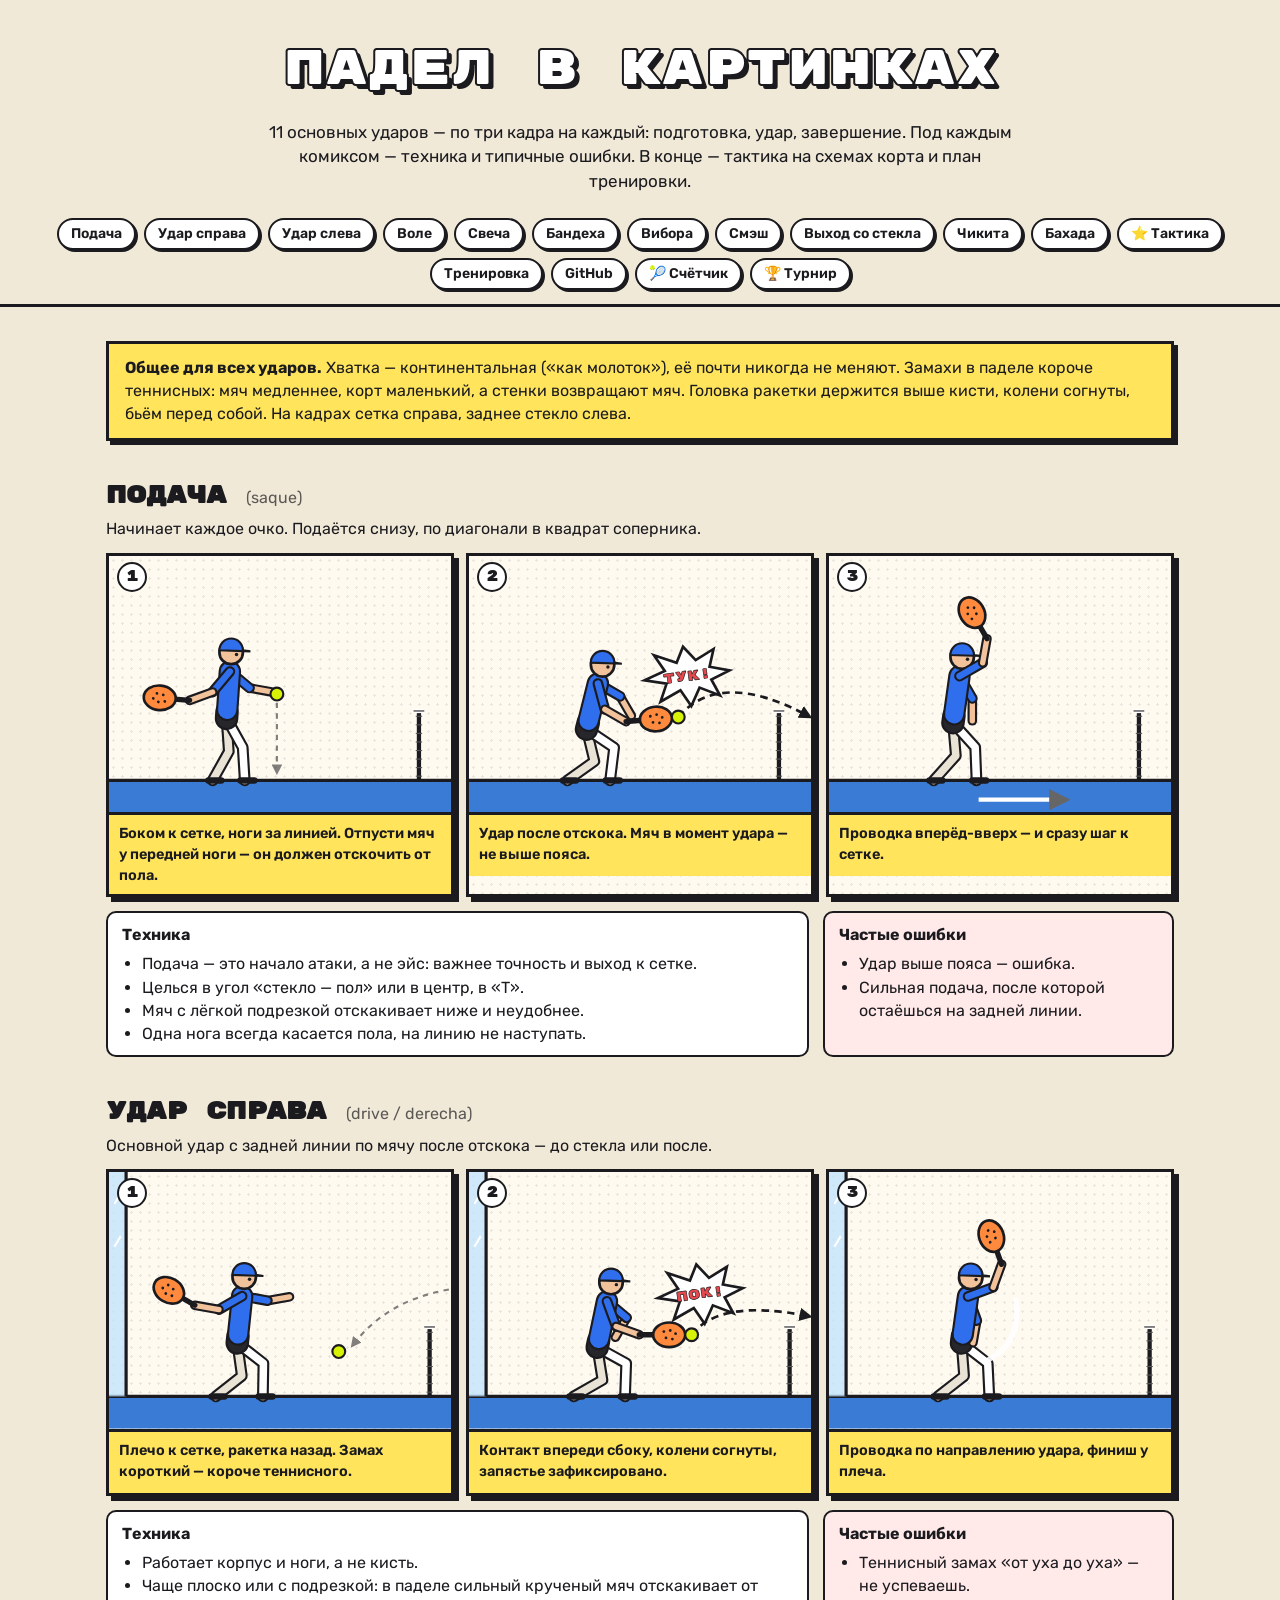
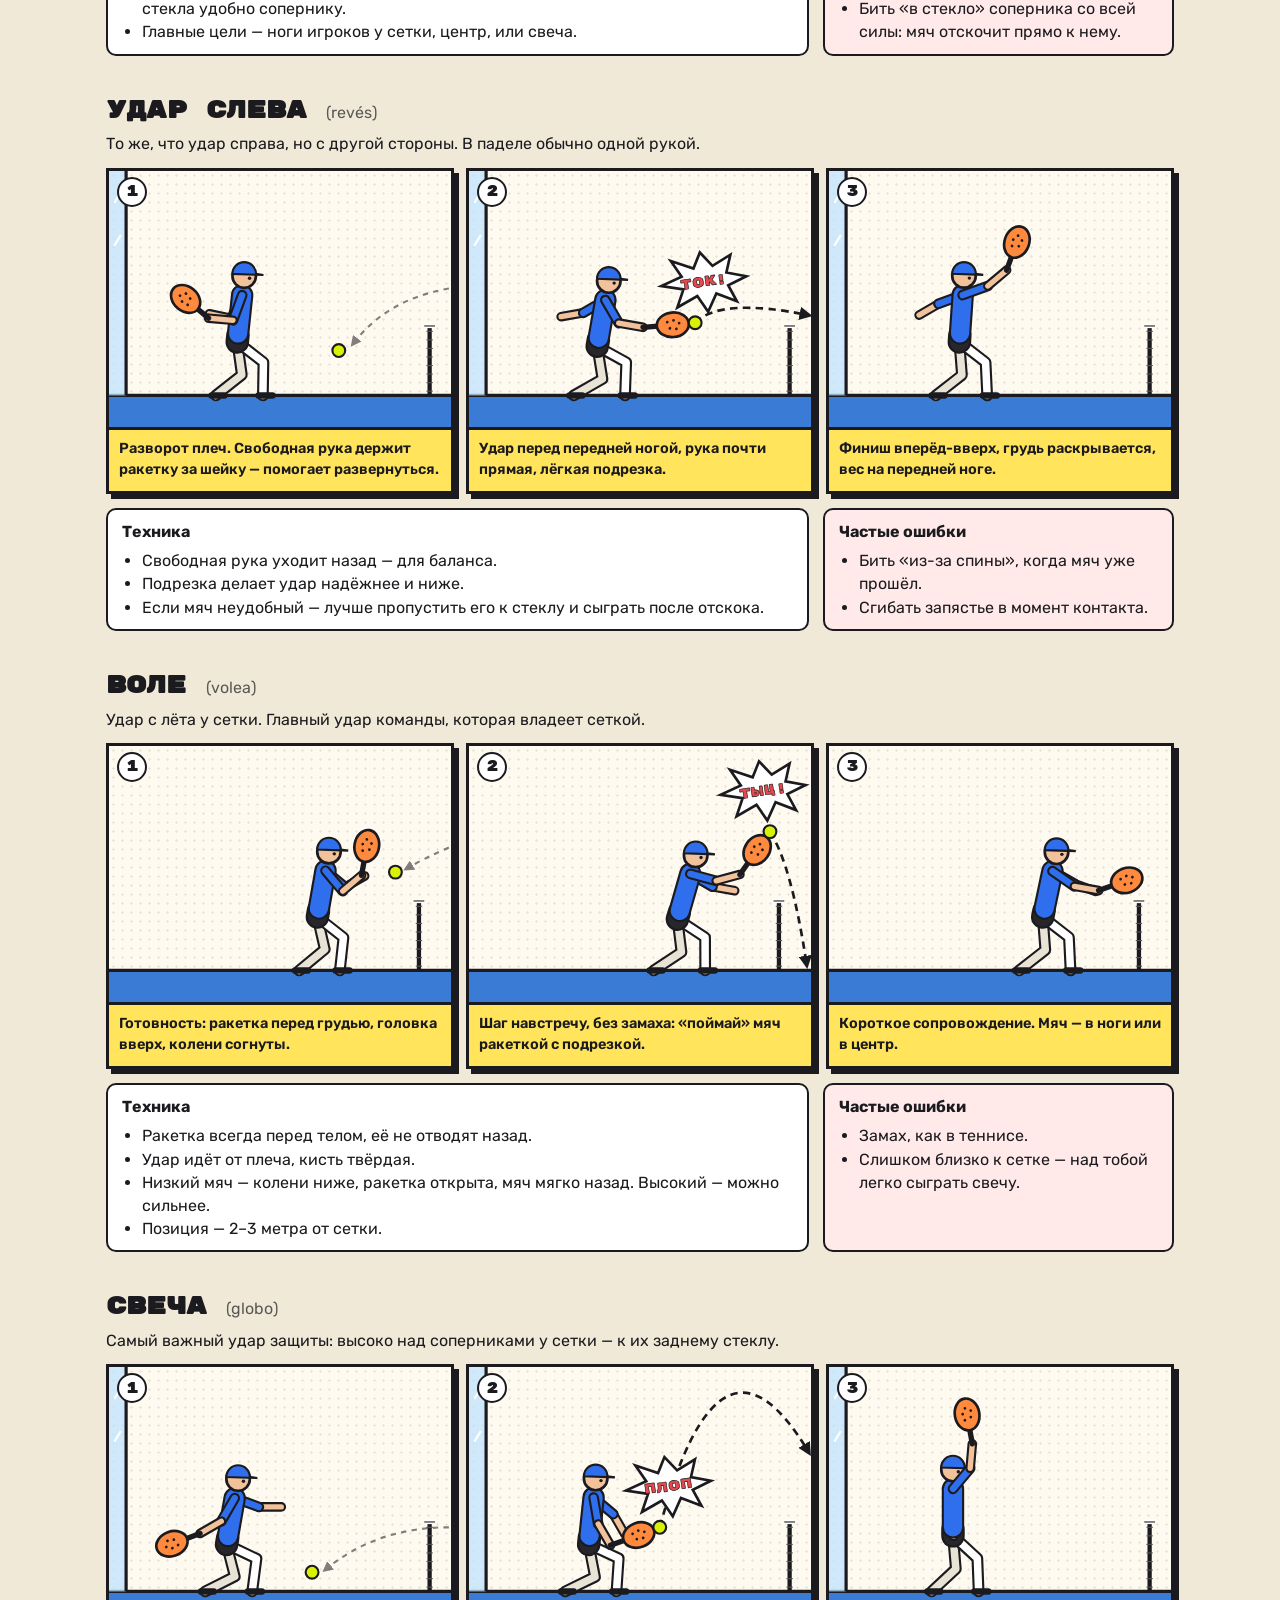
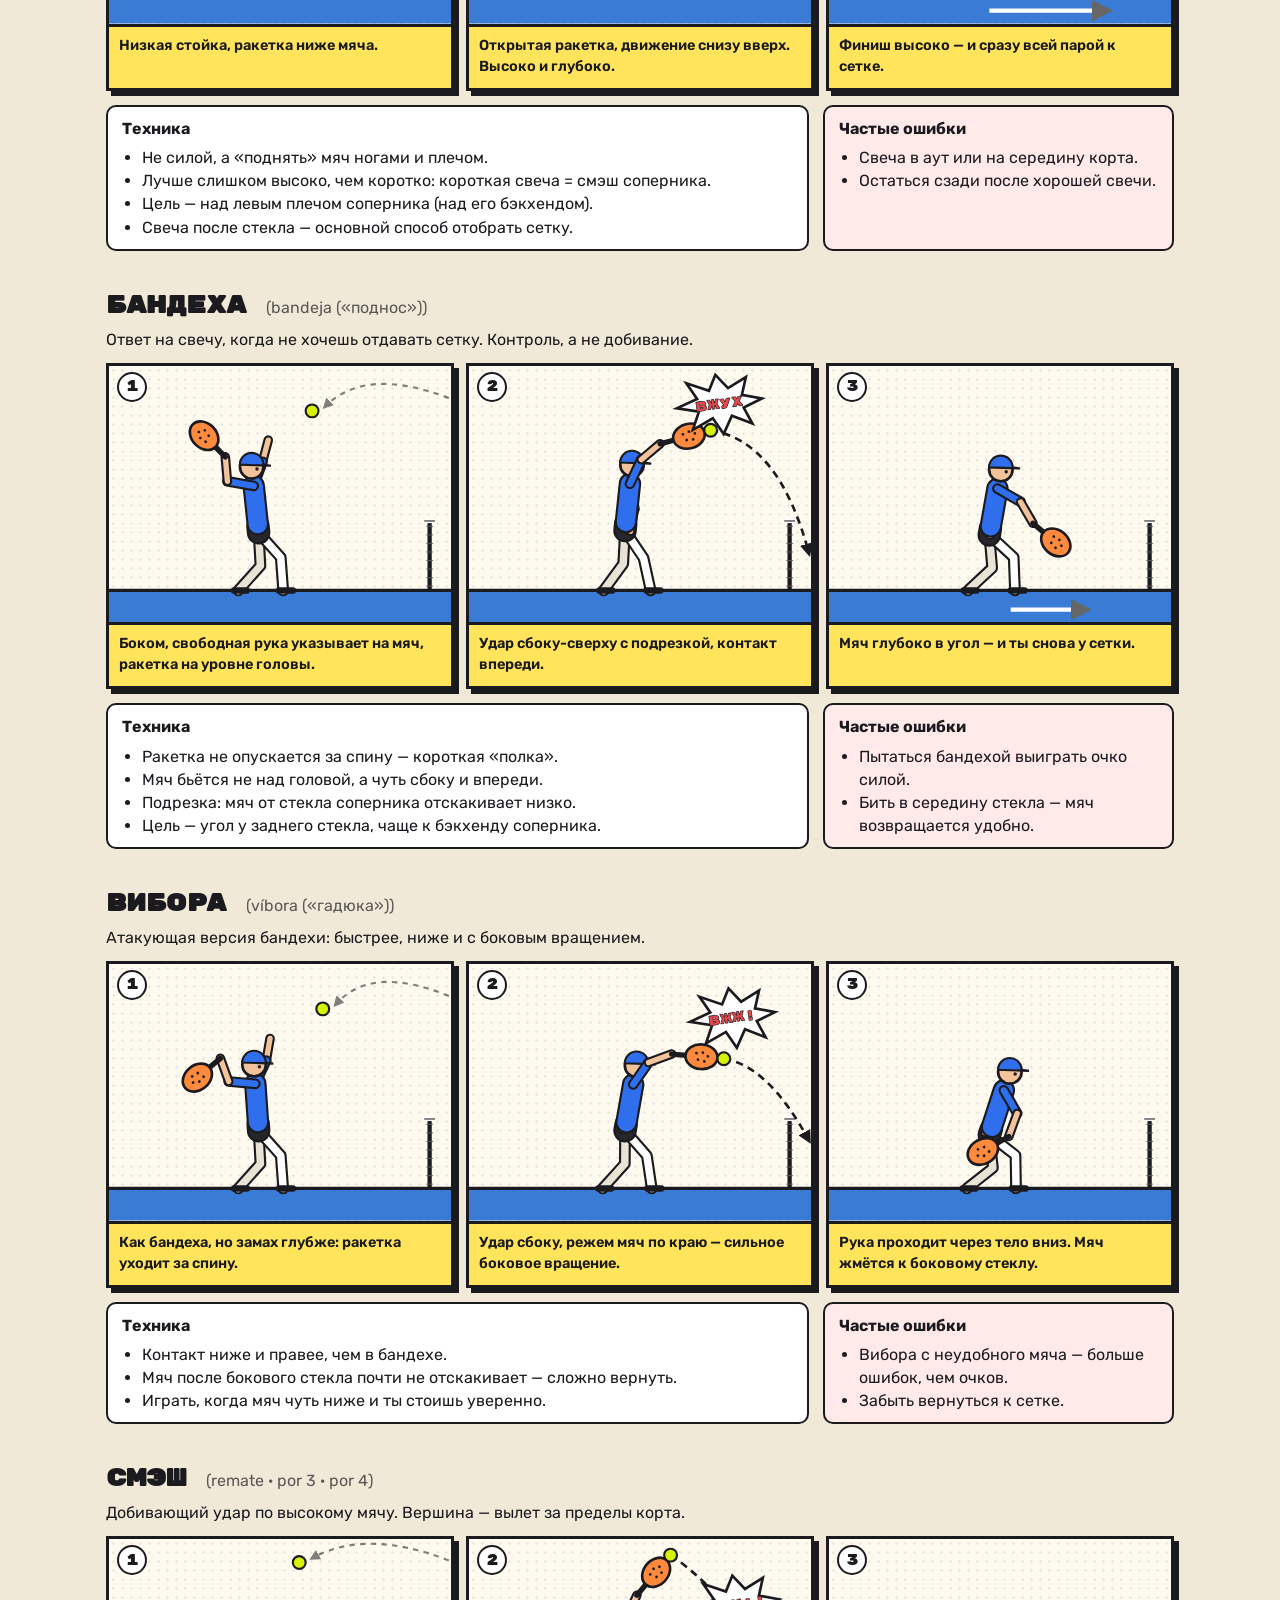
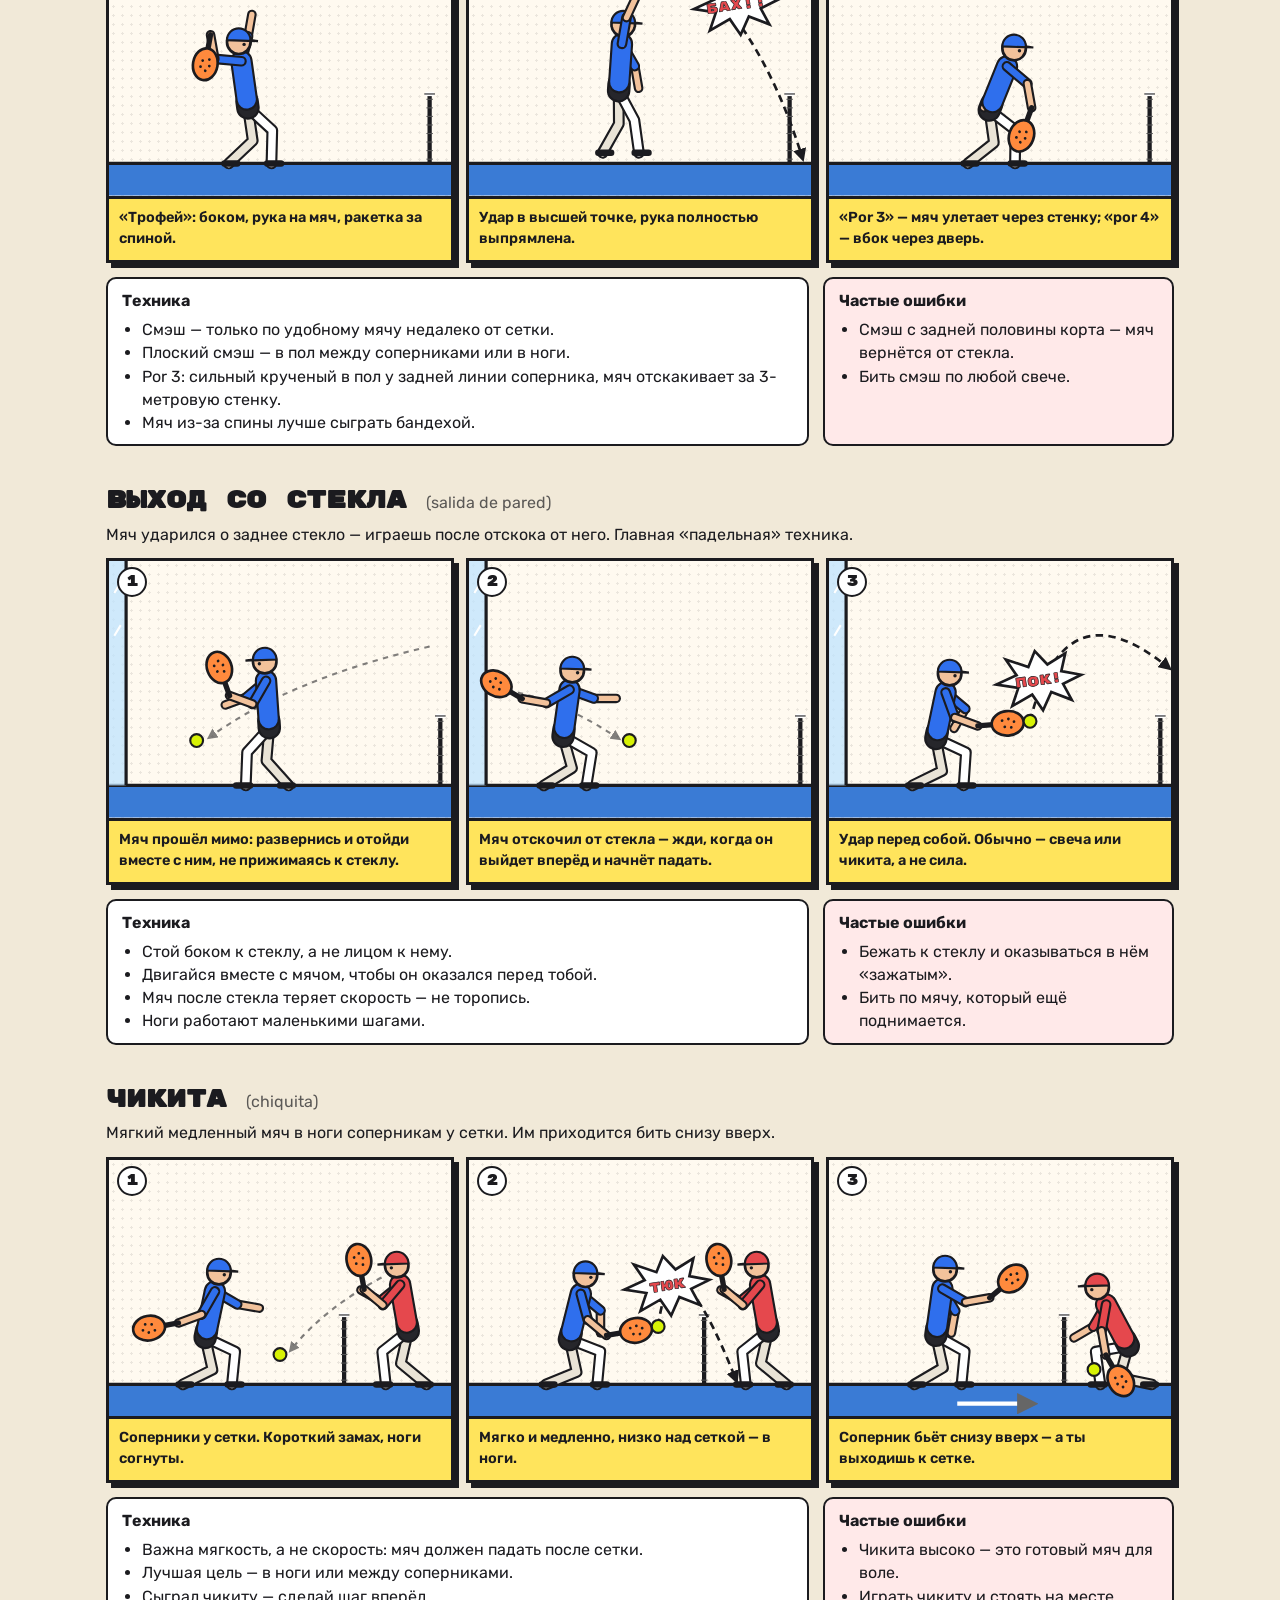
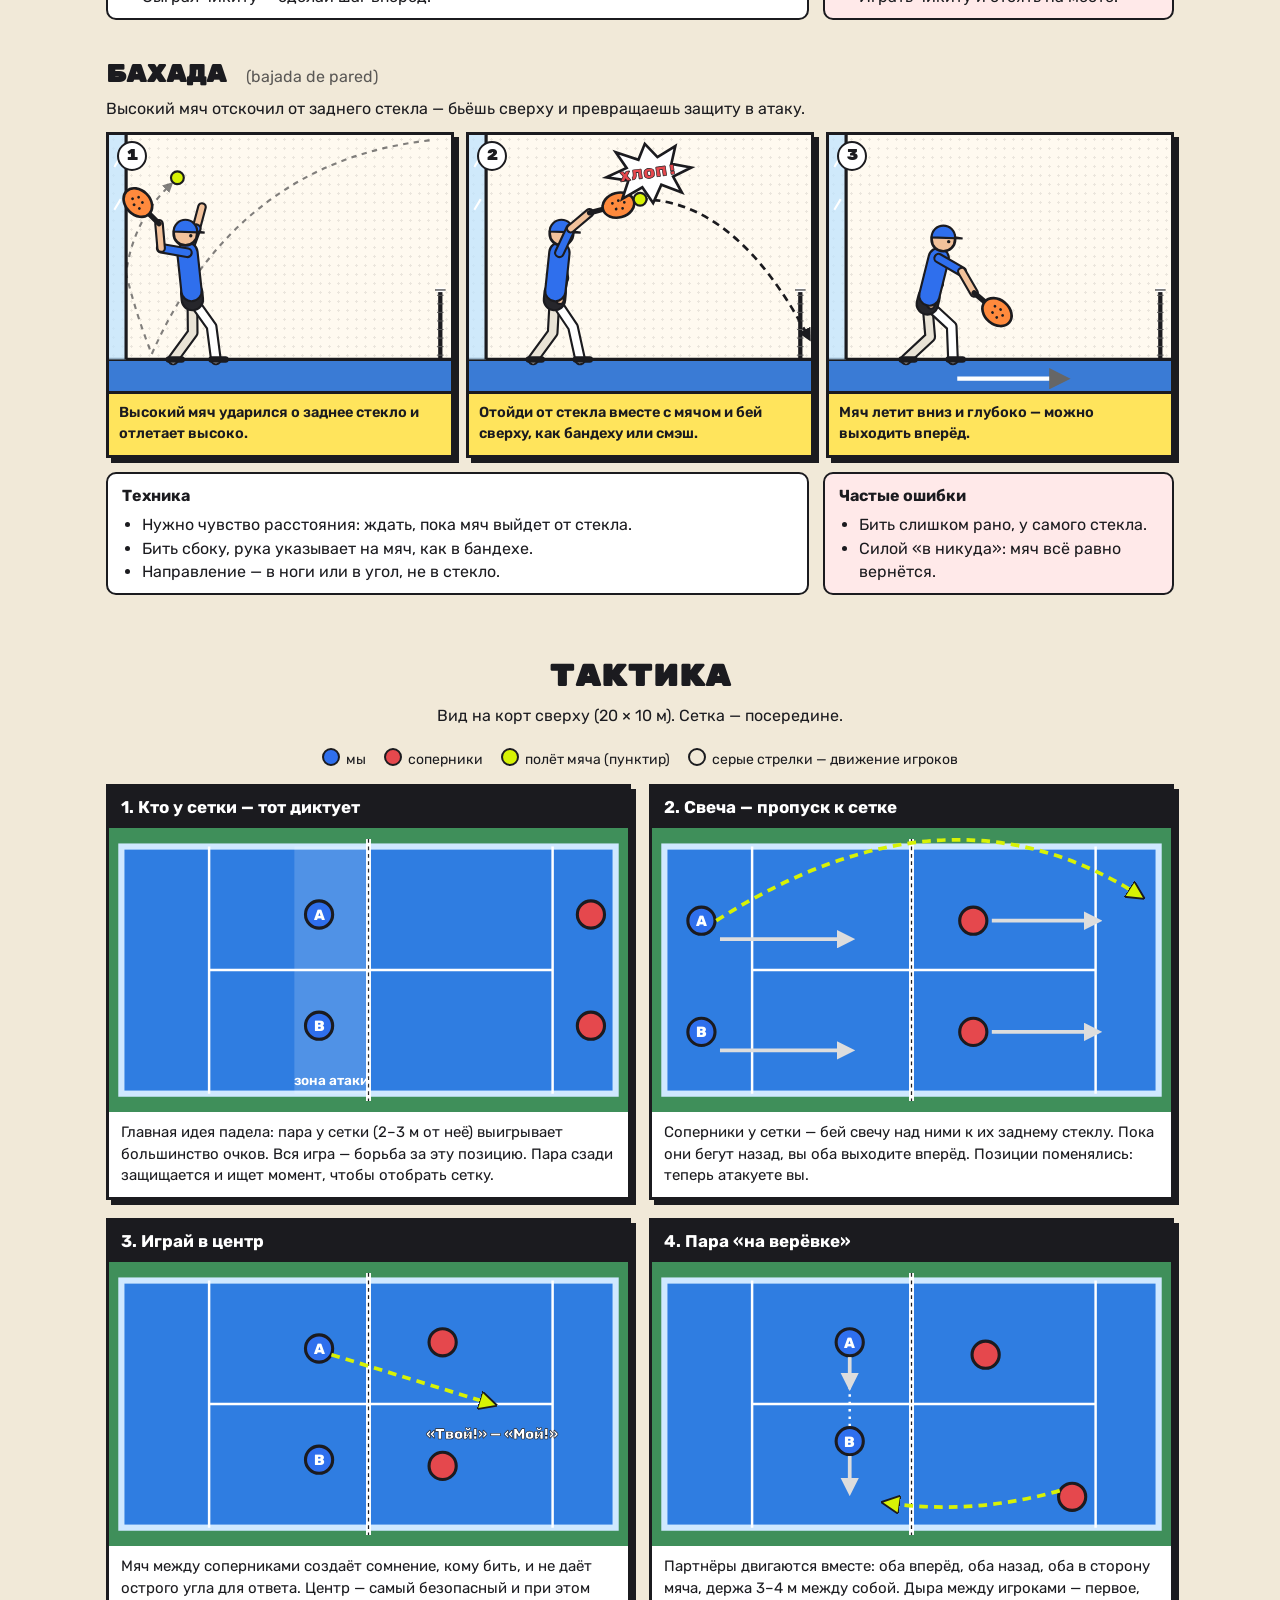
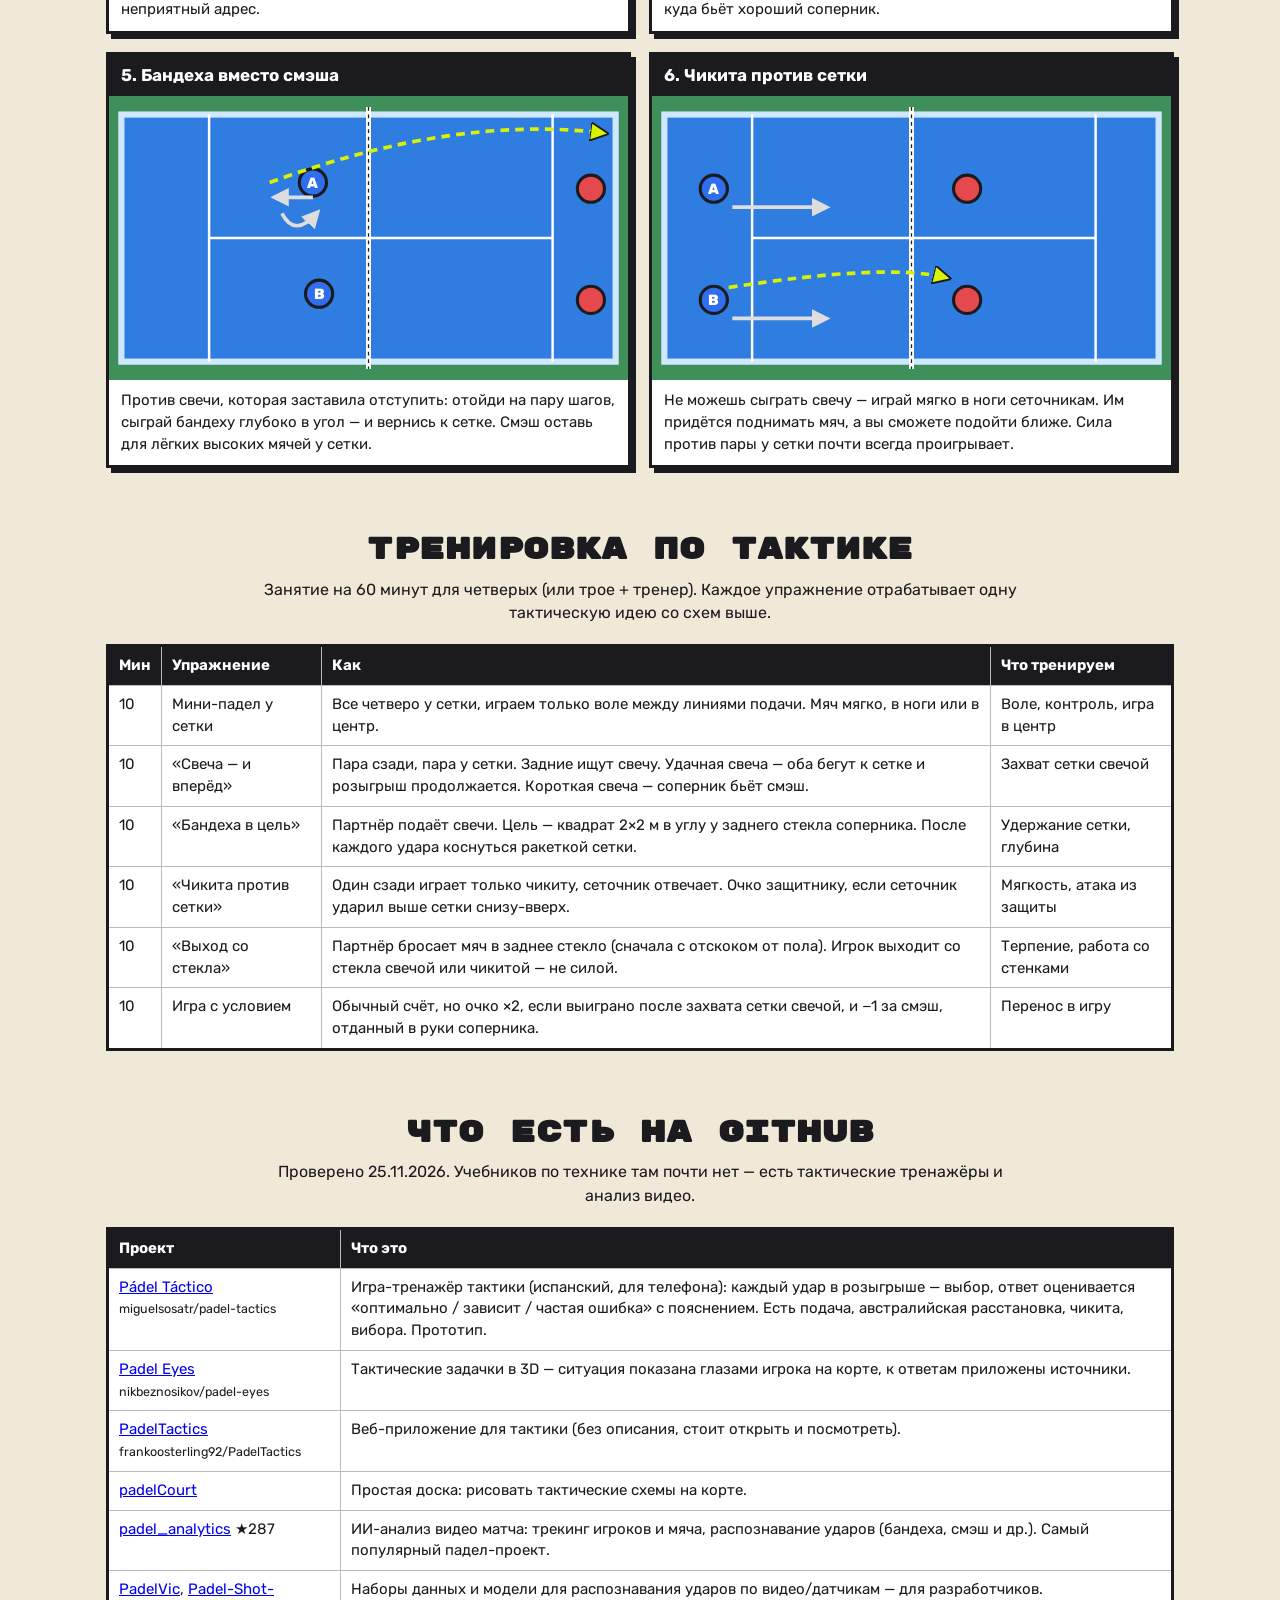
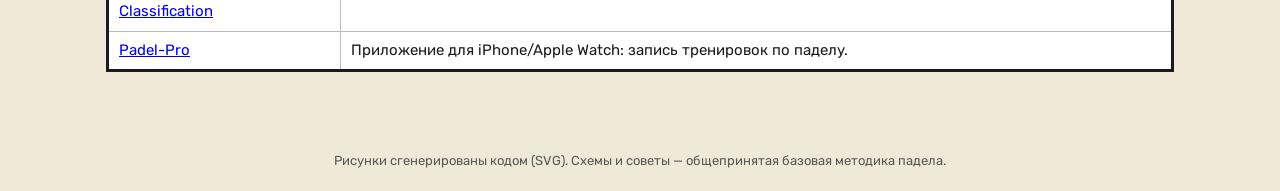
==== commit 4a8331c4: "Турниры (Американо, Мексикано, командное), форматы матча, учёт подач, новое оформление Co-Authored-B" ====
--- a/index.html
+++ b/index.html
@@ -344,7 +344,7 @@
     <div class="notes"><div class="card"><h4>Техника</h4><ul>${sh.tech.map(t => `<li>${t}</li>`).join('')}</ul></div>
     <div class="card err"><h4>Частые ошибки</h4><ul>${sh.err.map(t => `<li>${t}</li>`).join('')}</ul></div></div></section>`);
 });
-nav.insertAdjacentHTML('beforeend', `<a href="#tactics">⭐ Тактика</a><a href="#drills">Тренировка</a><a href="#github">GitHub</a><a href="score.html">🎾 Счётчик</a>`);
+nav.insertAdjacentHTML('beforeend', `<a href="#tactics">⭐ Тактика</a><a href="#drills">Тренировка</a><a href="#github">GitHub</a><a href="score.html">🎾 Счётчик</a><a href="tournament.html">🏆 Турнир</a>`);
 
 // --- тактические схемы: корт сверху, 20 px = 1 м ---
 const CX = x => 10 + x, CY = y => 15 + y;
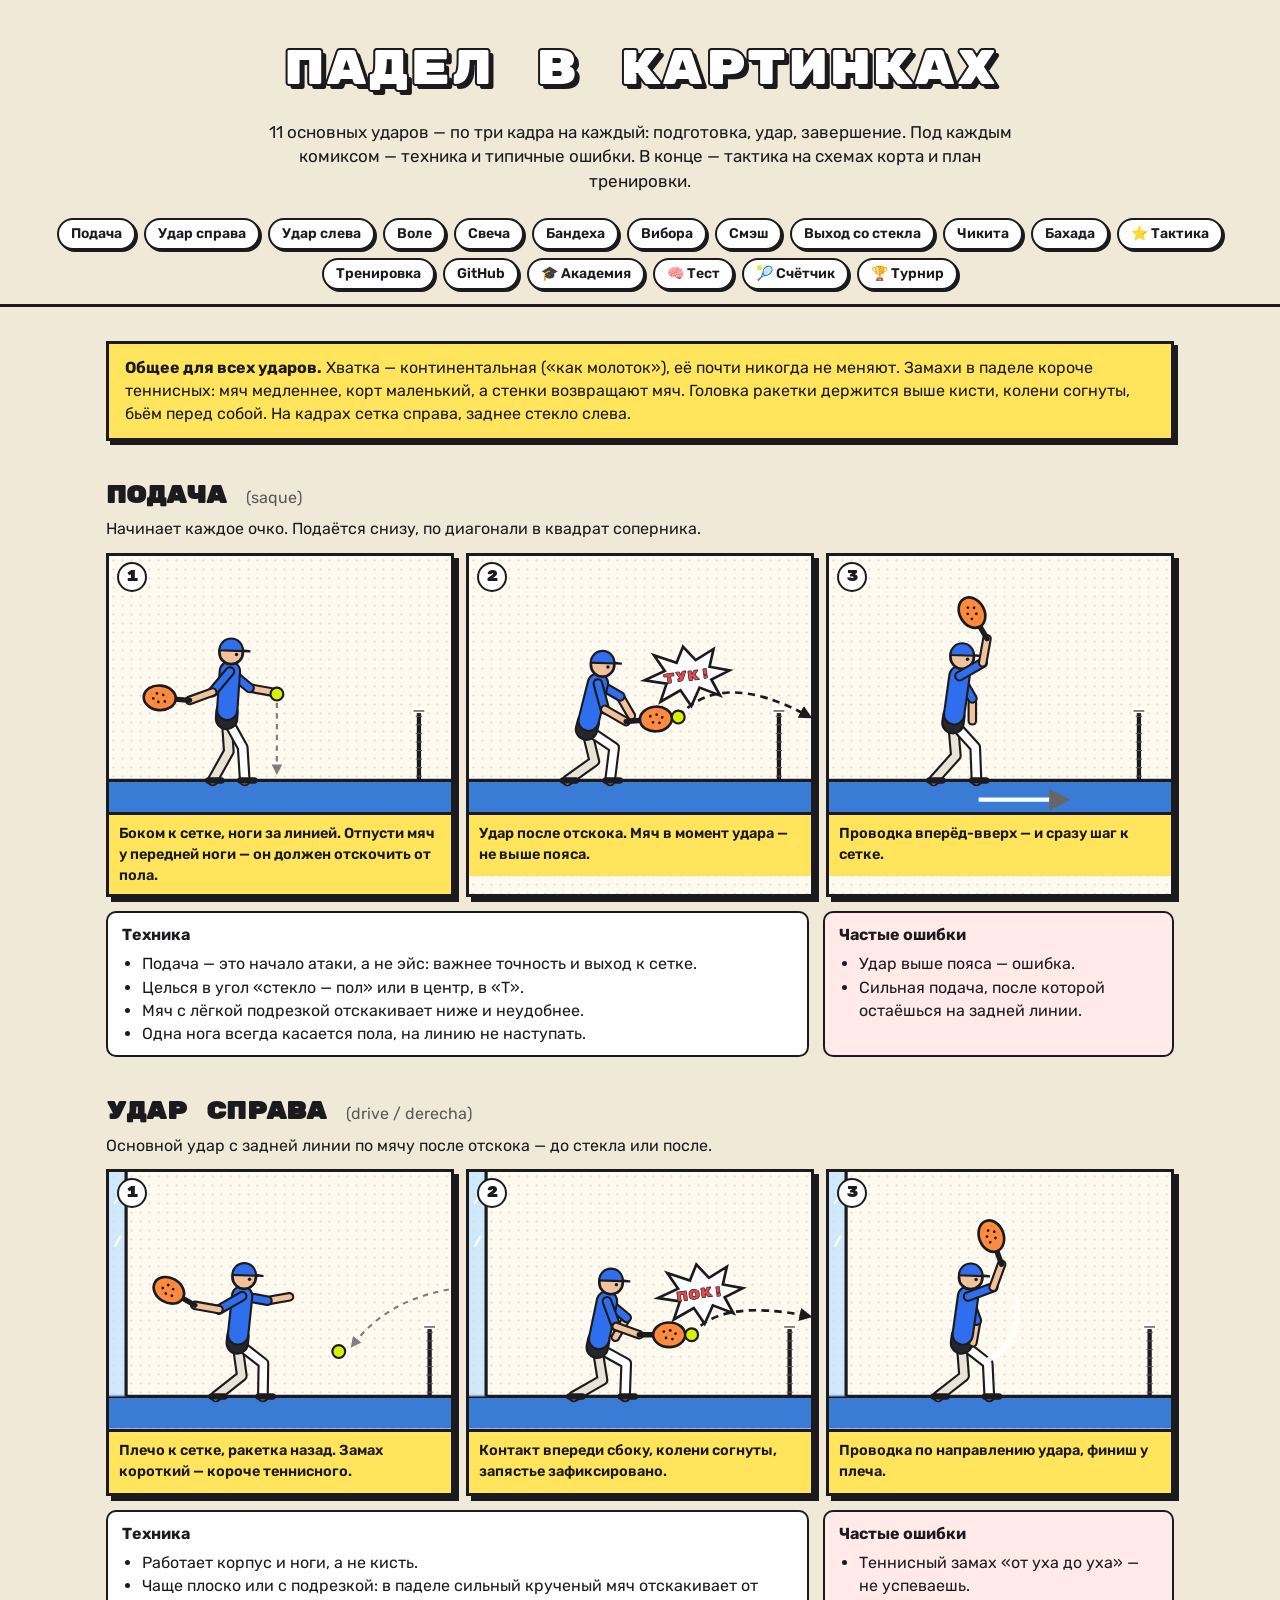
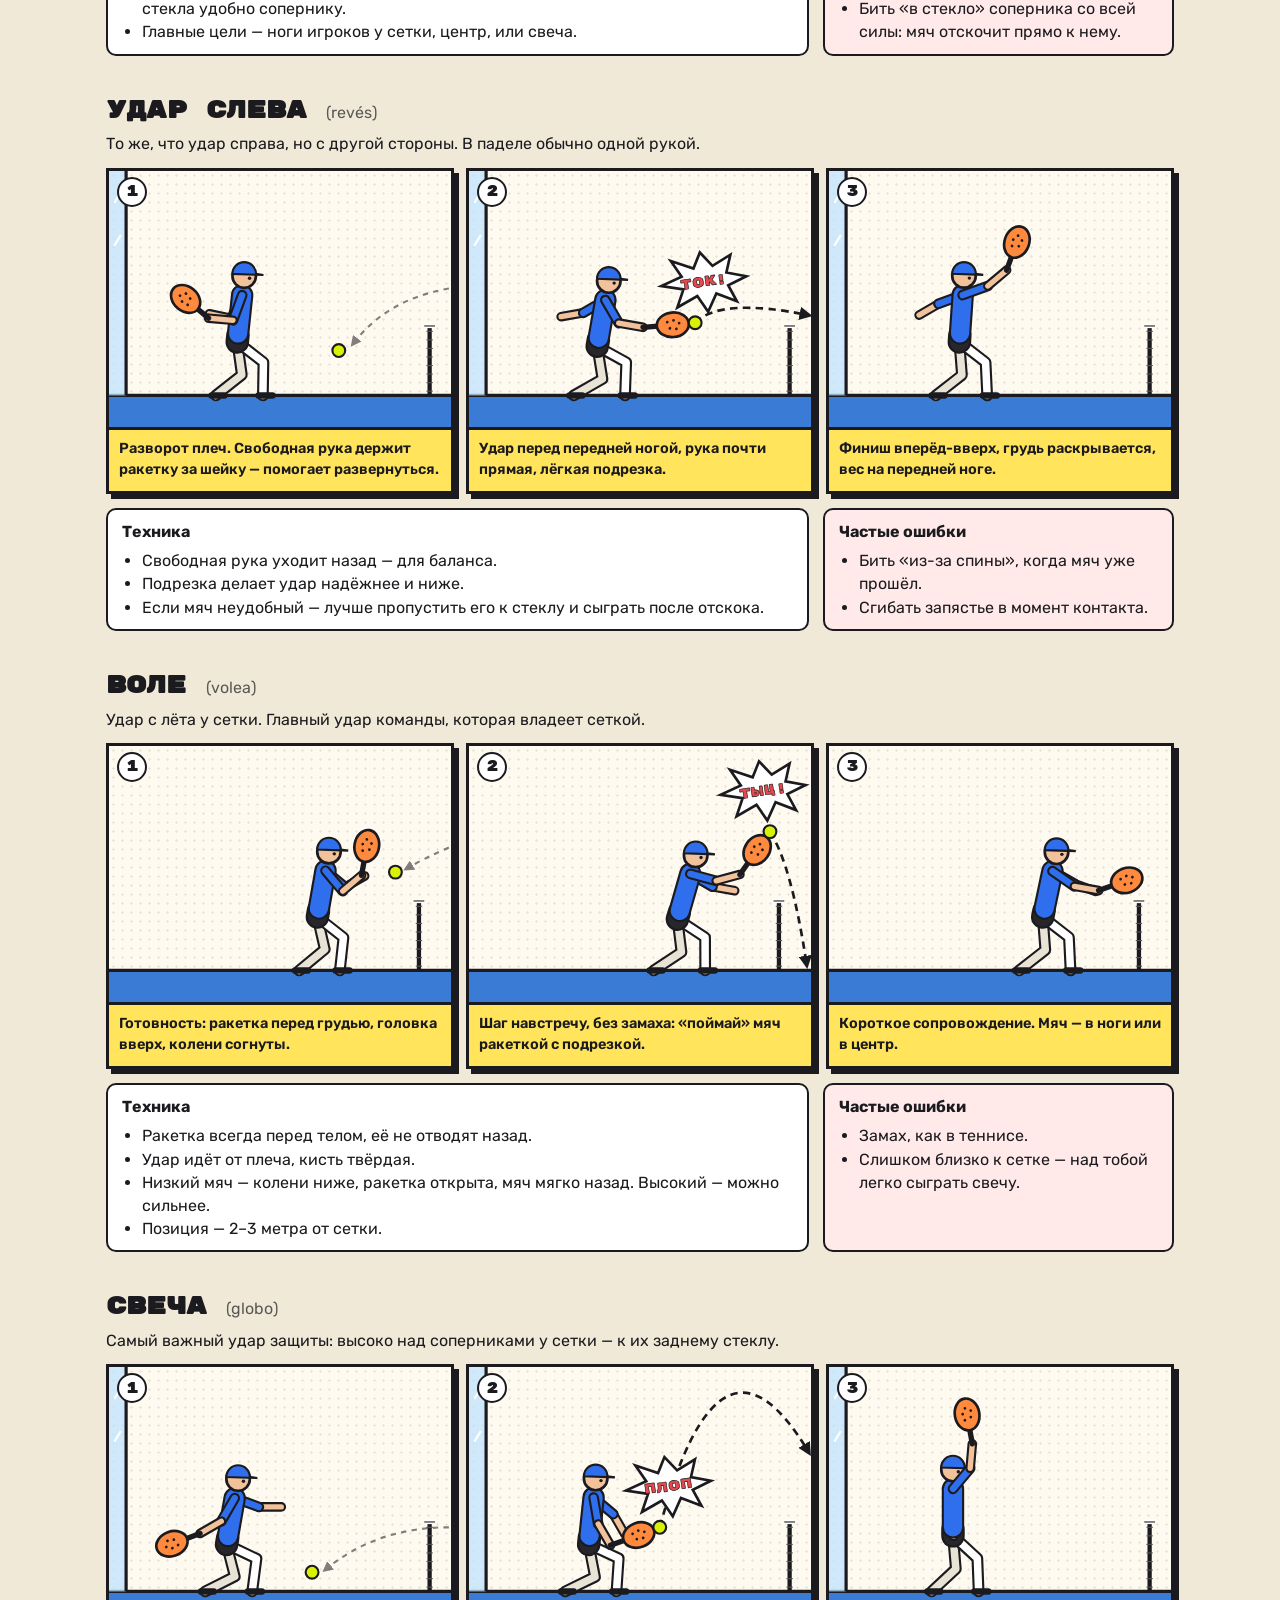
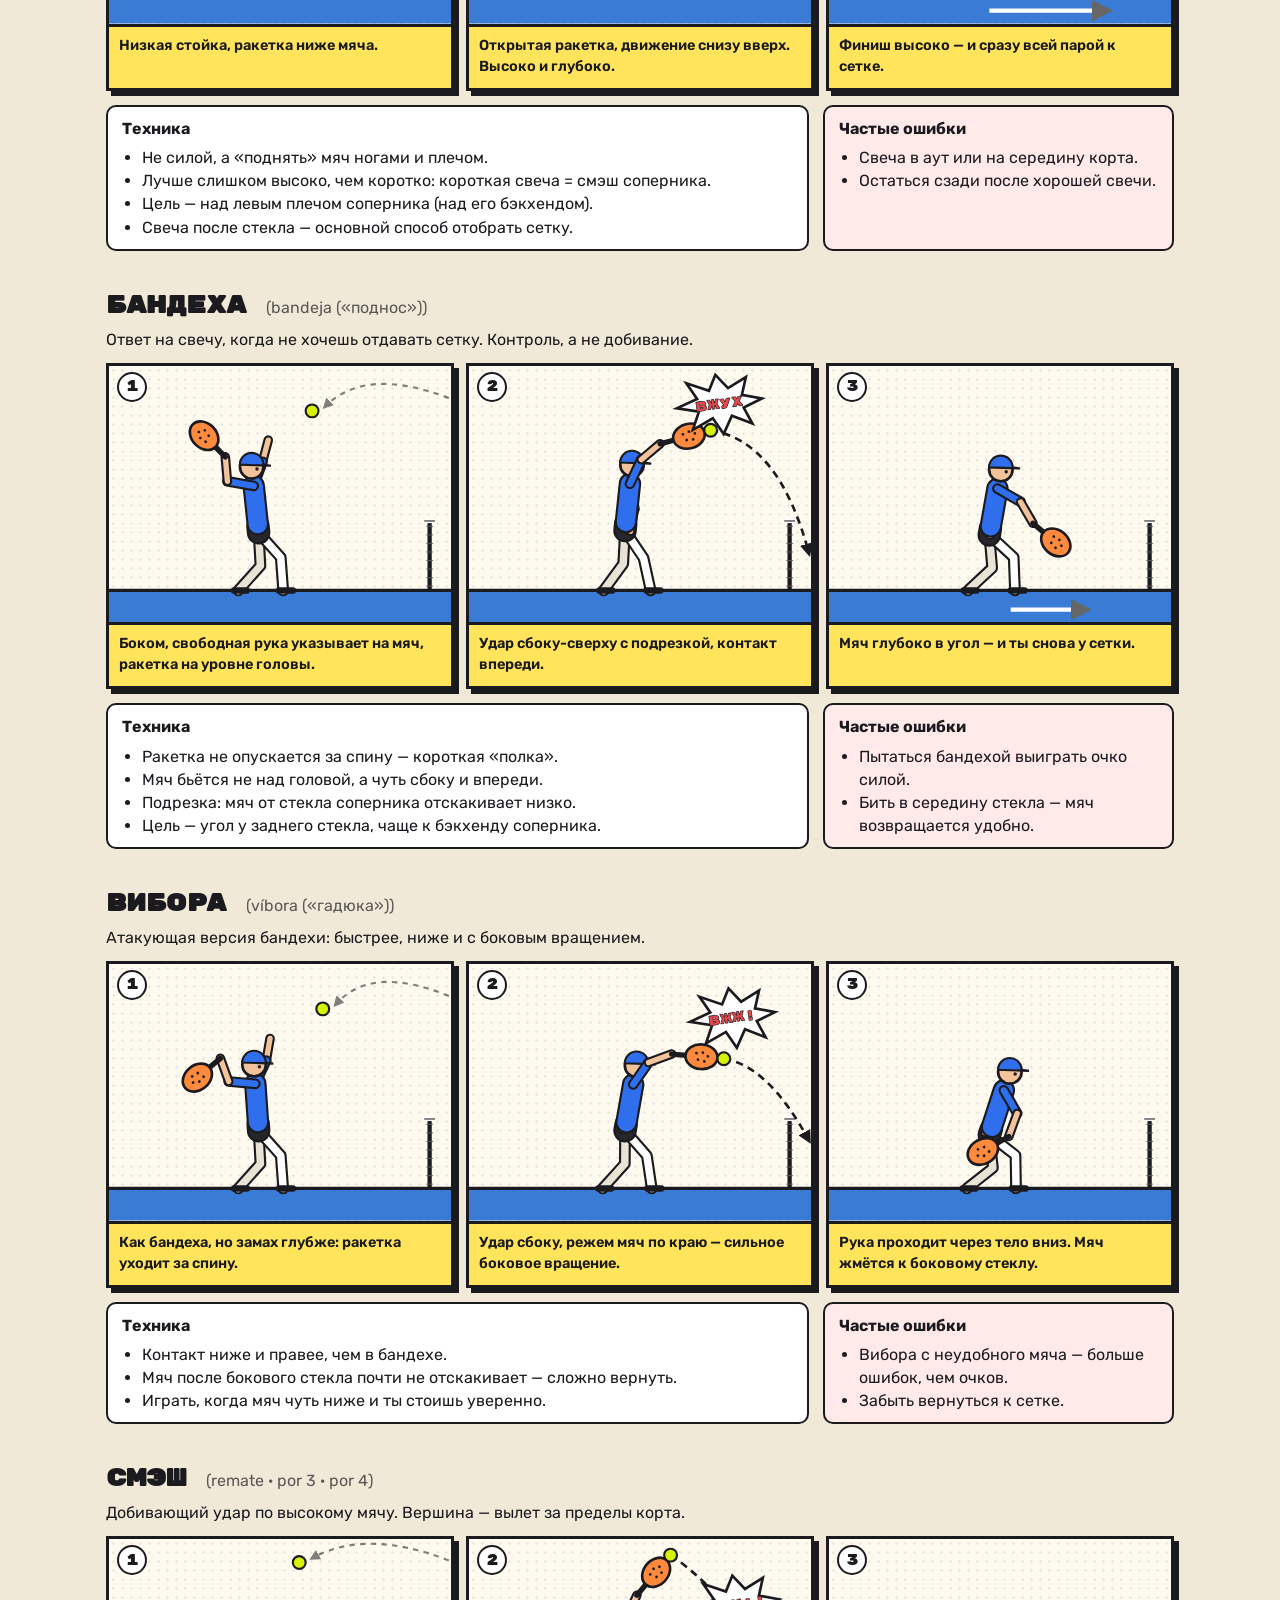
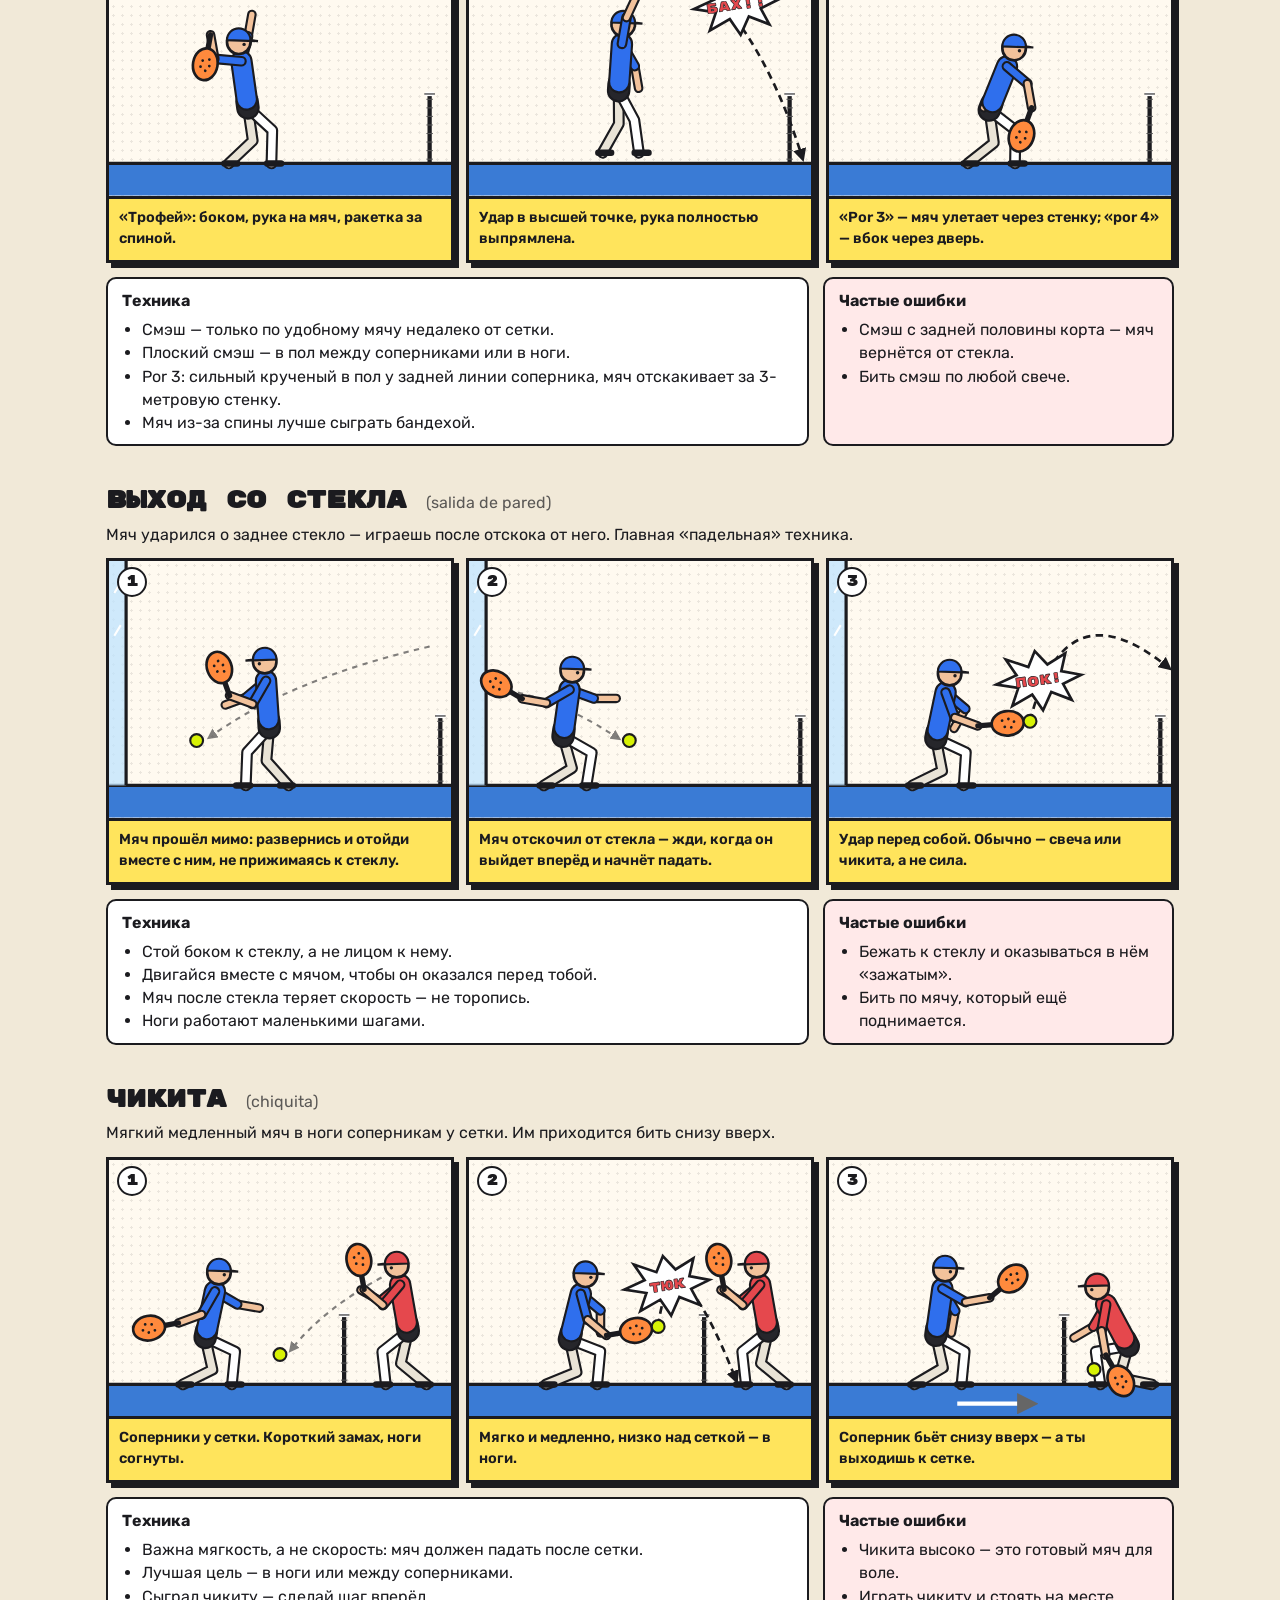
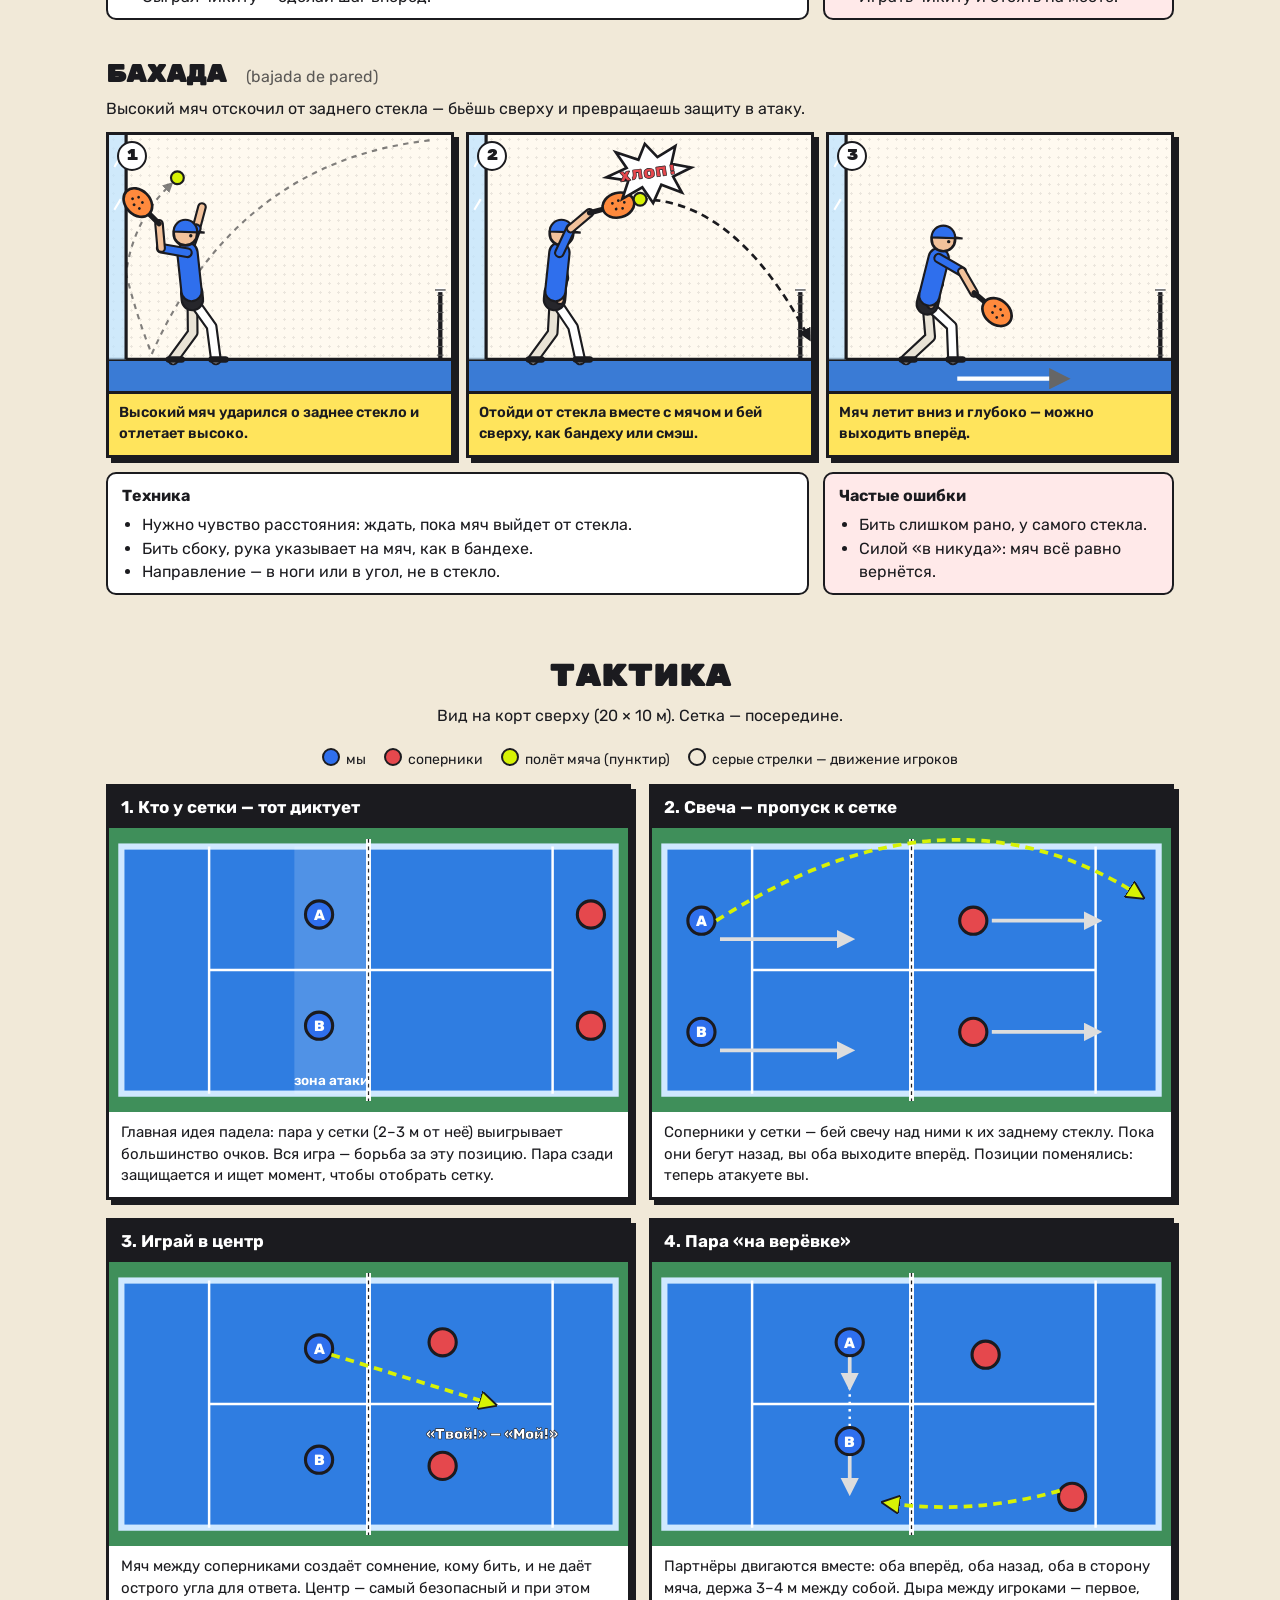
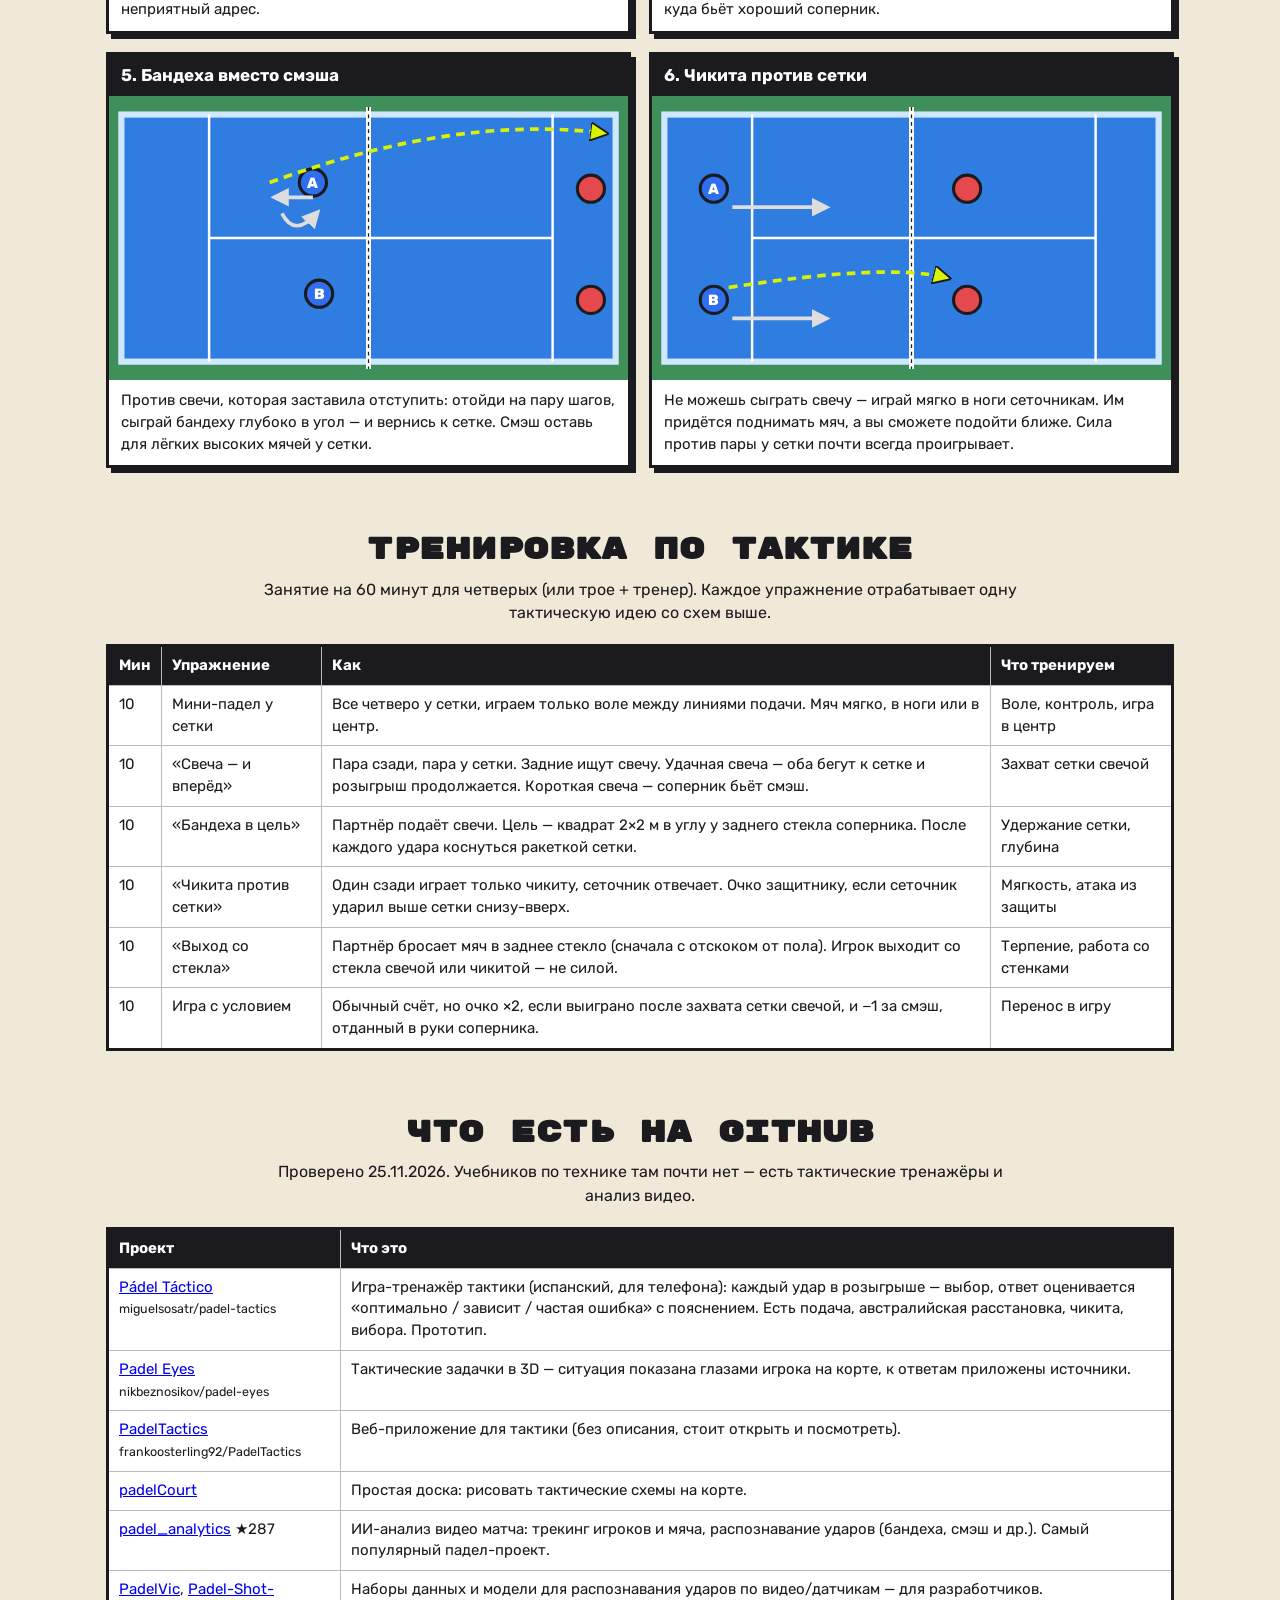
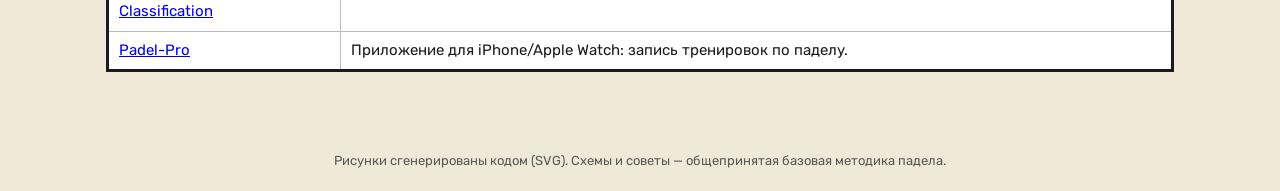
==== commit 9a6f64c5: "Академия ударов, тест «Что играть?», озвучка и мобильная навигация - academy.html: 24 удара коротко," ====
--- a/index.html
+++ b/index.html
@@ -344,7 +344,7 @@
     <div class="notes"><div class="card"><h4>Техника</h4><ul>${sh.tech.map(t => `<li>${t}</li>`).join('')}</ul></div>
     <div class="card err"><h4>Частые ошибки</h4><ul>${sh.err.map(t => `<li>${t}</li>`).join('')}</ul></div></div></section>`);
 });
-nav.insertAdjacentHTML('beforeend', `<a href="#tactics">⭐ Тактика</a><a href="#drills">Тренировка</a><a href="#github">GitHub</a><a href="score.html">🎾 Счётчик</a><a href="tournament.html">🏆 Турнир</a>`);
+nav.insertAdjacentHTML('beforeend', `<a href="#tactics">⭐ Тактика</a><a href="#drills">Тренировка</a><a href="#github">GitHub</a><a href="academy.html">🎓 Академия</a><a href="quiz.html">🧠 Тест</a><a href="score.html">🎾 Счётчик</a><a href="tournament.html">🏆 Турнир</a>`);
 
 // --- тактические схемы: корт сверху, 20 px = 1 м ---
 const CX = x => 10 + x, CY = y => 15 + y;
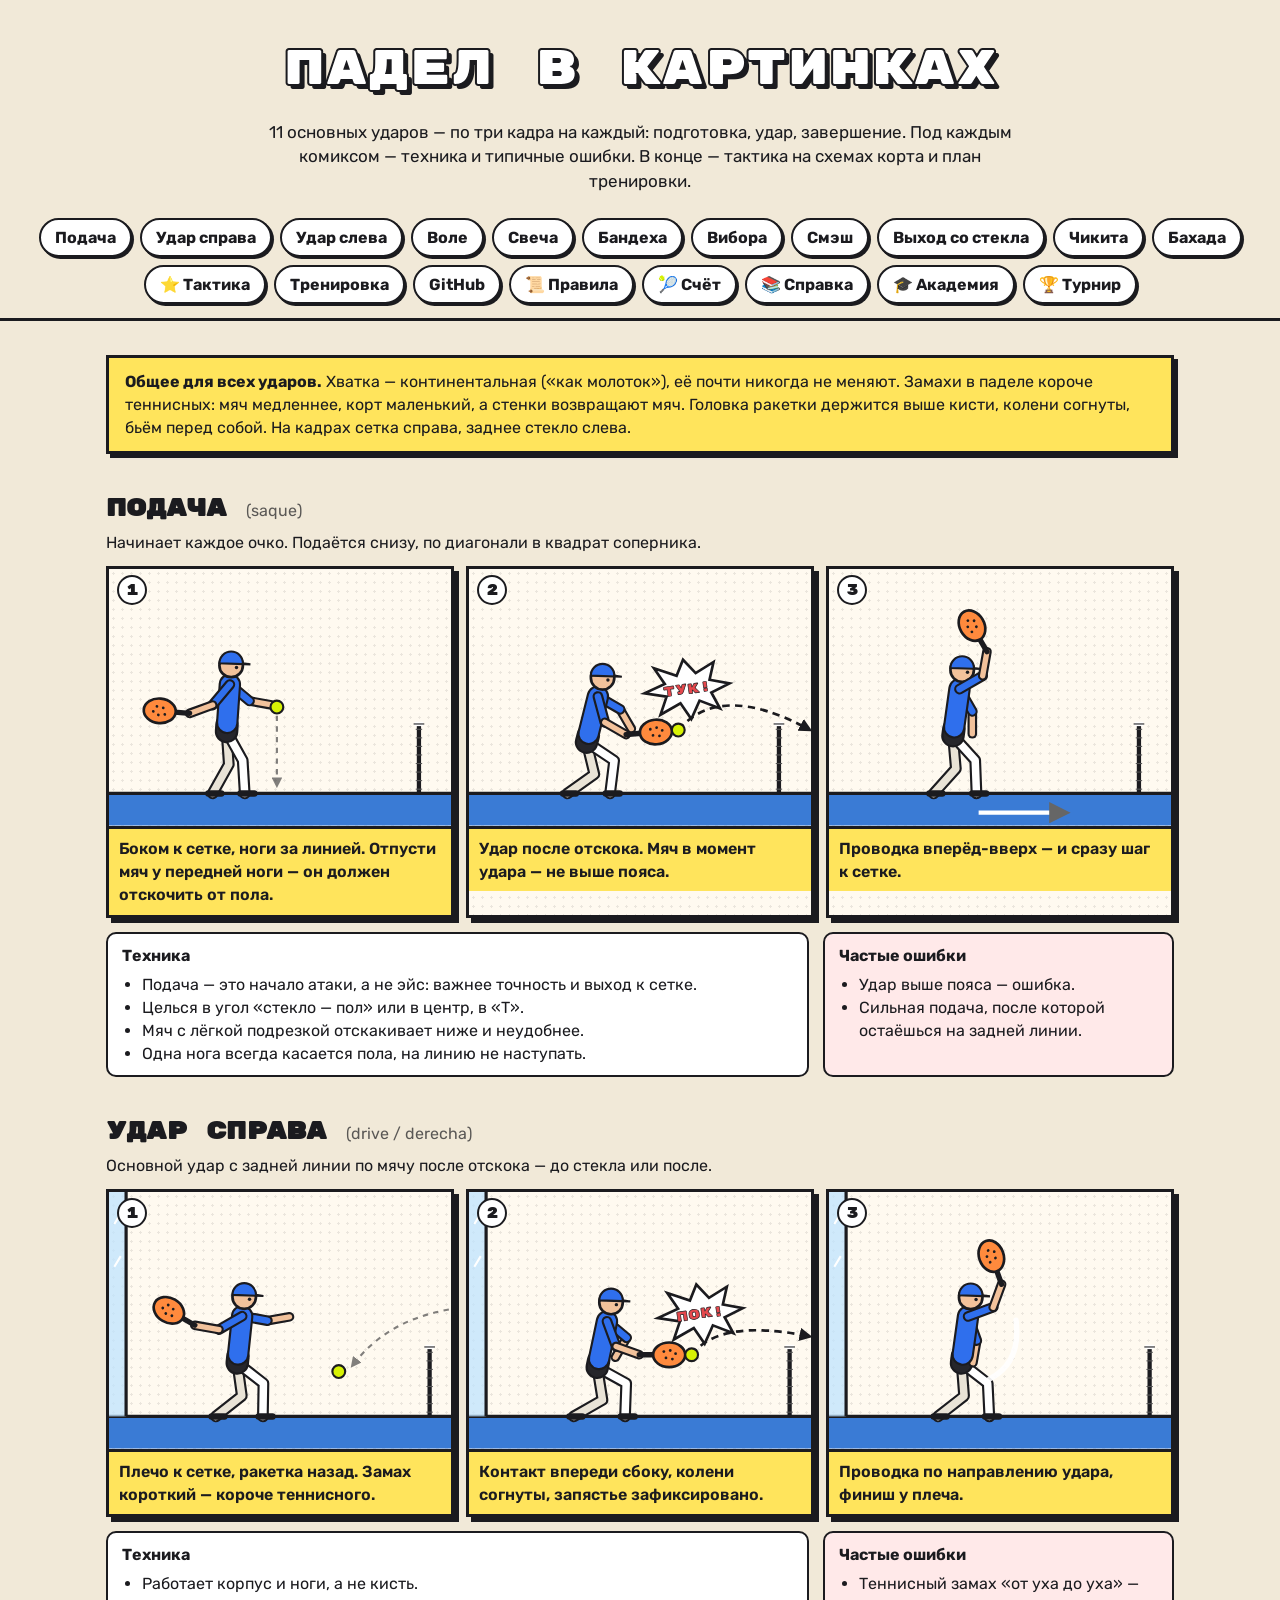
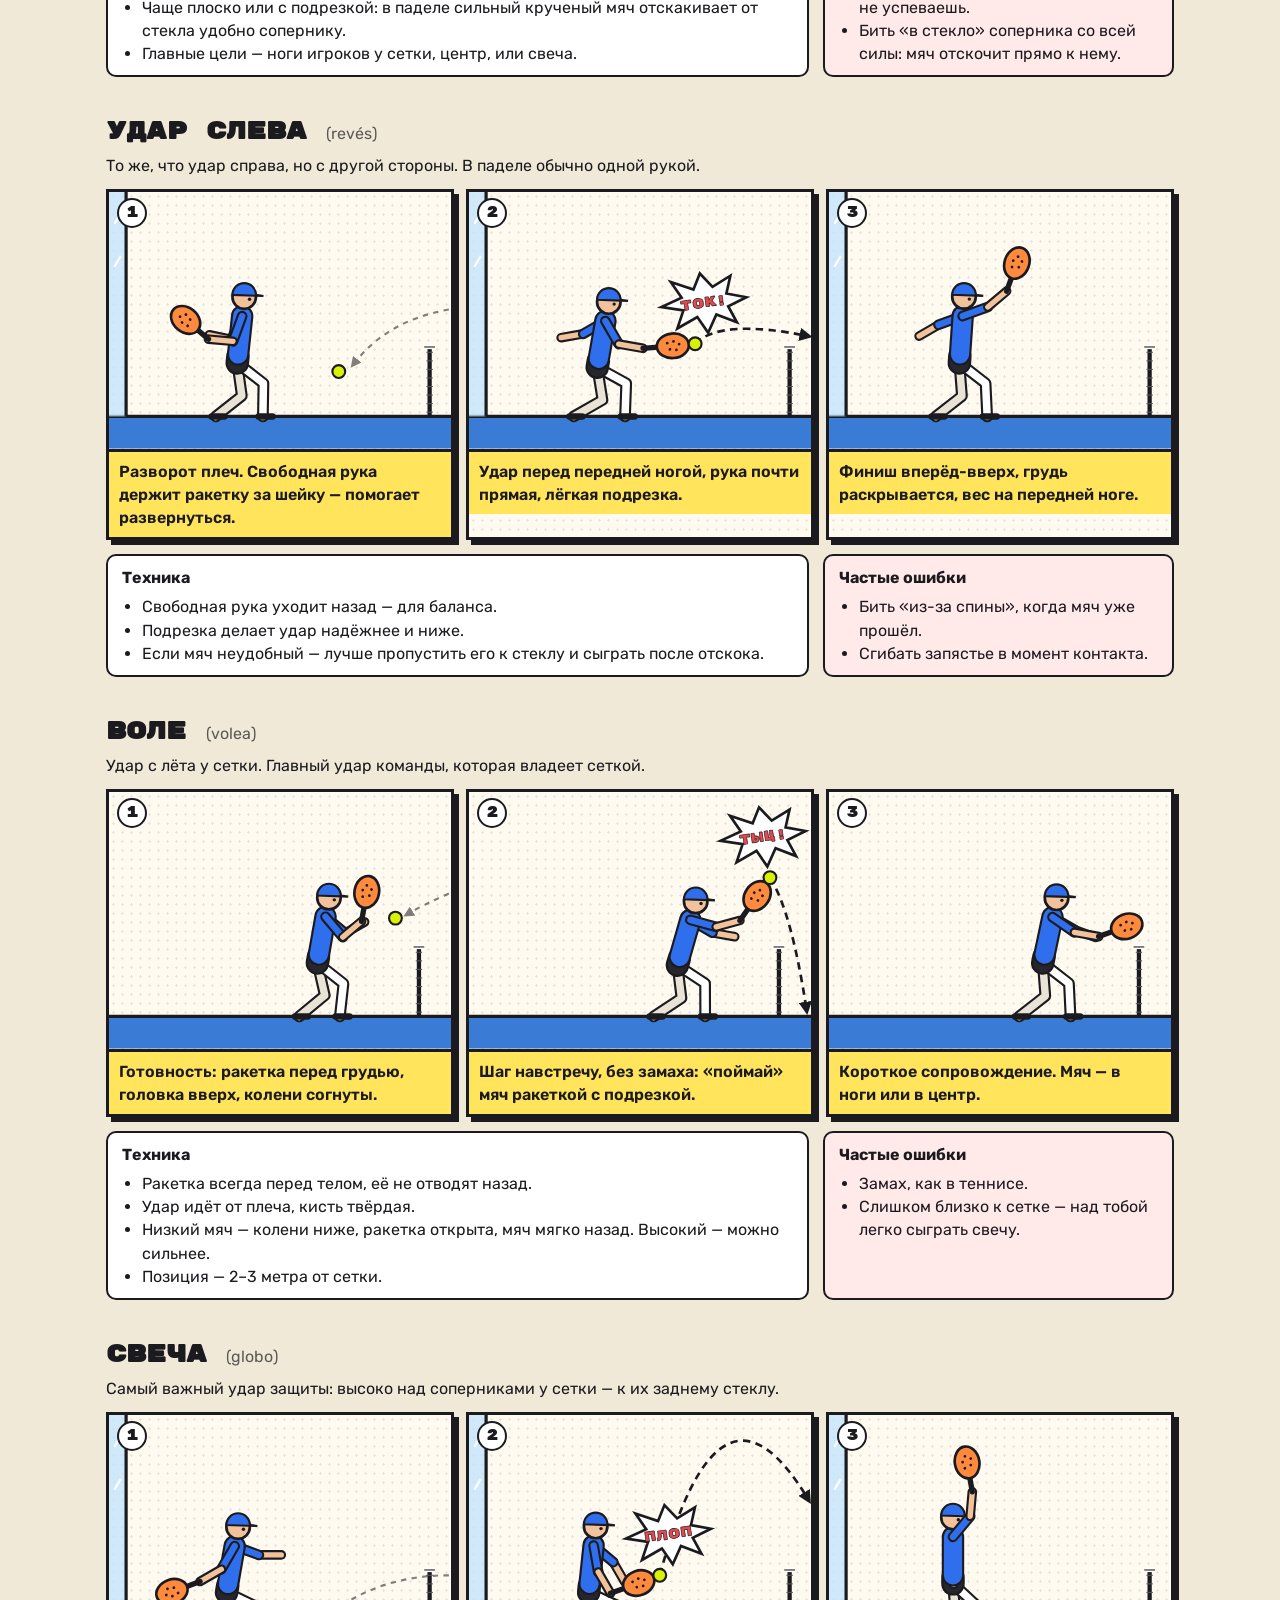
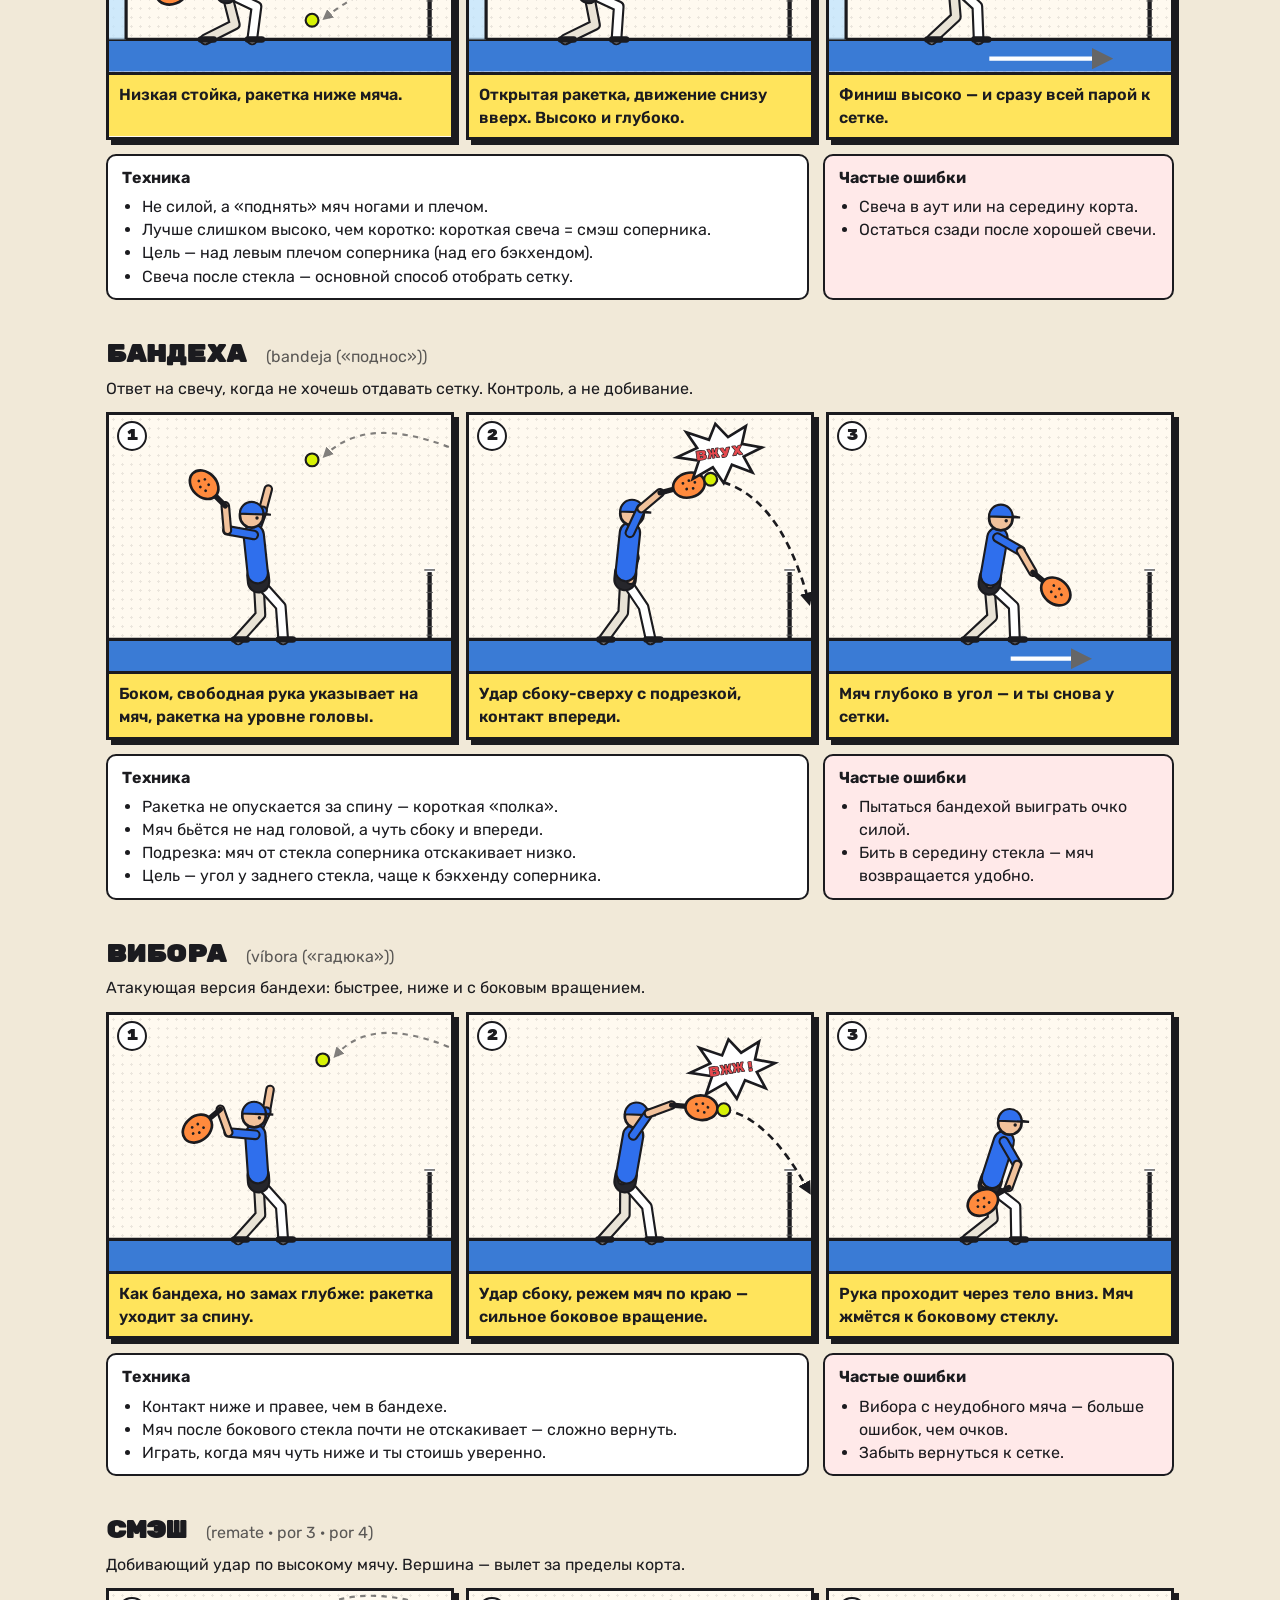
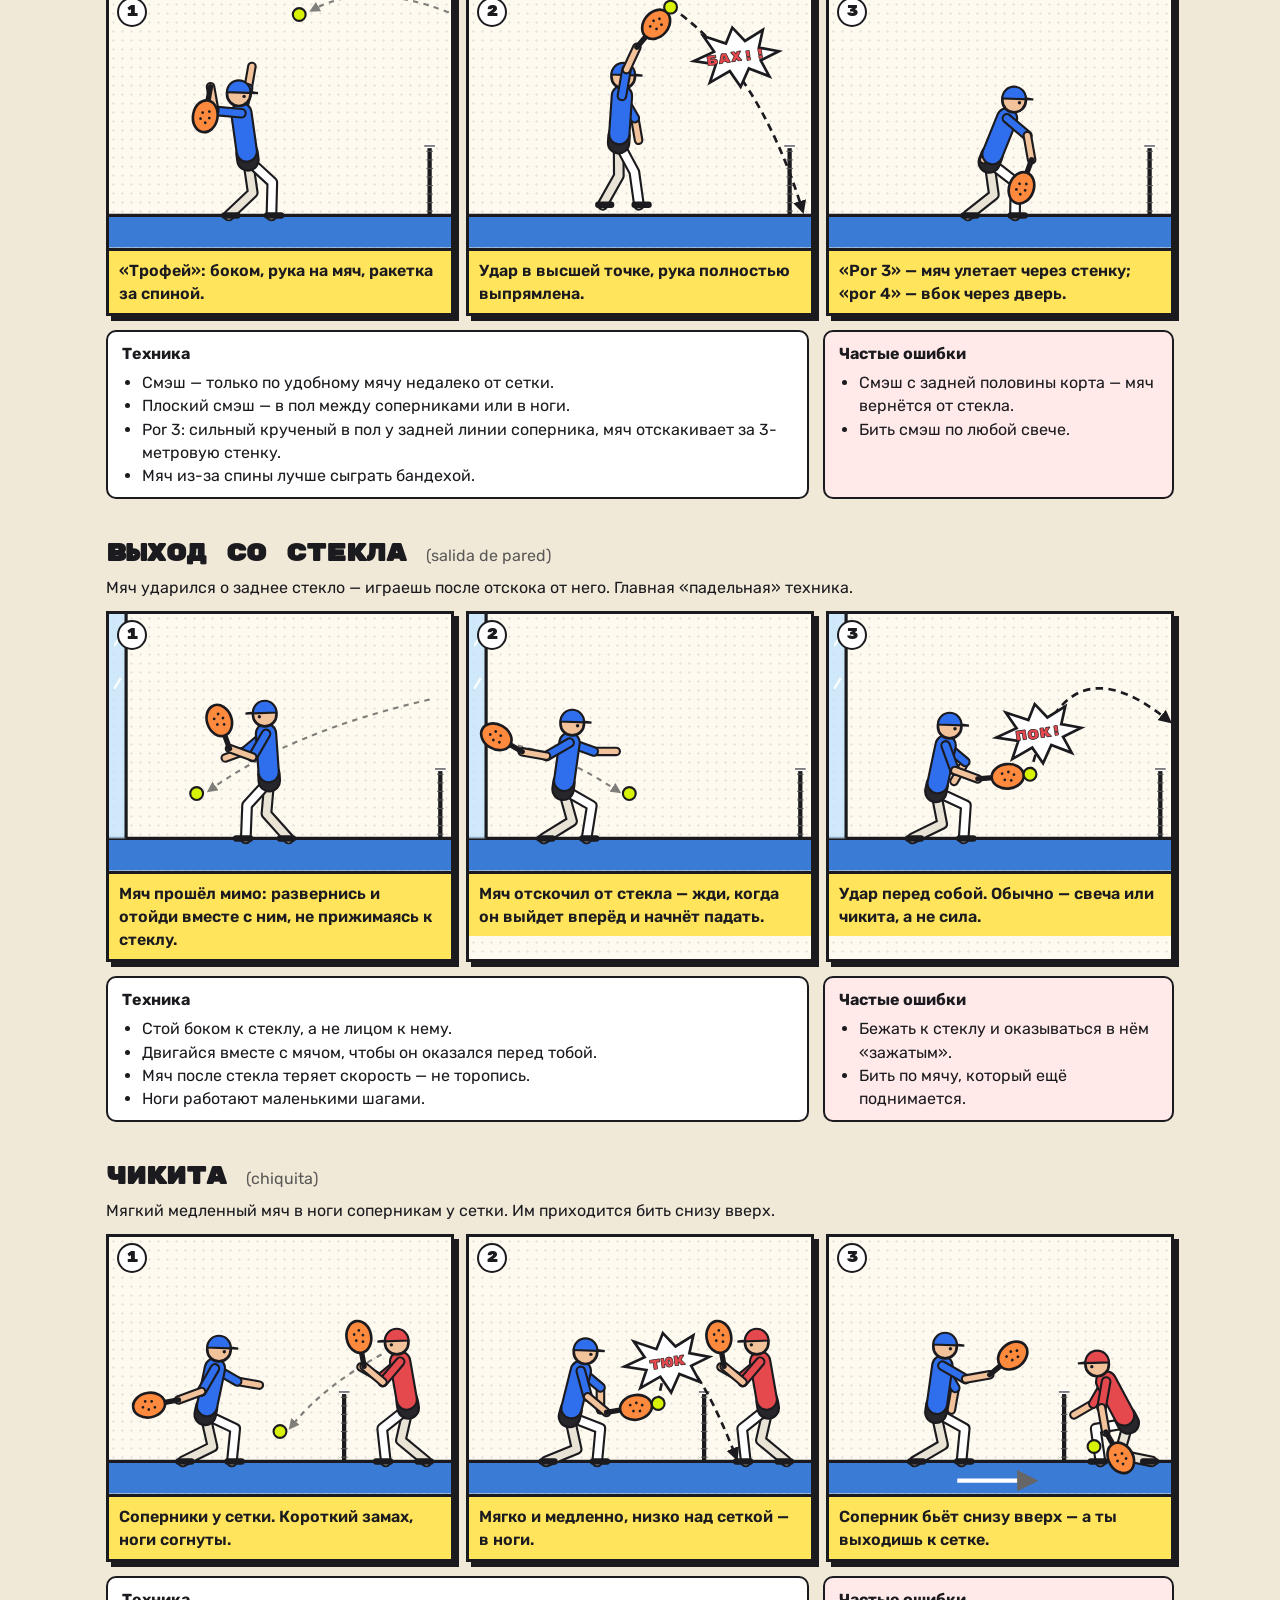
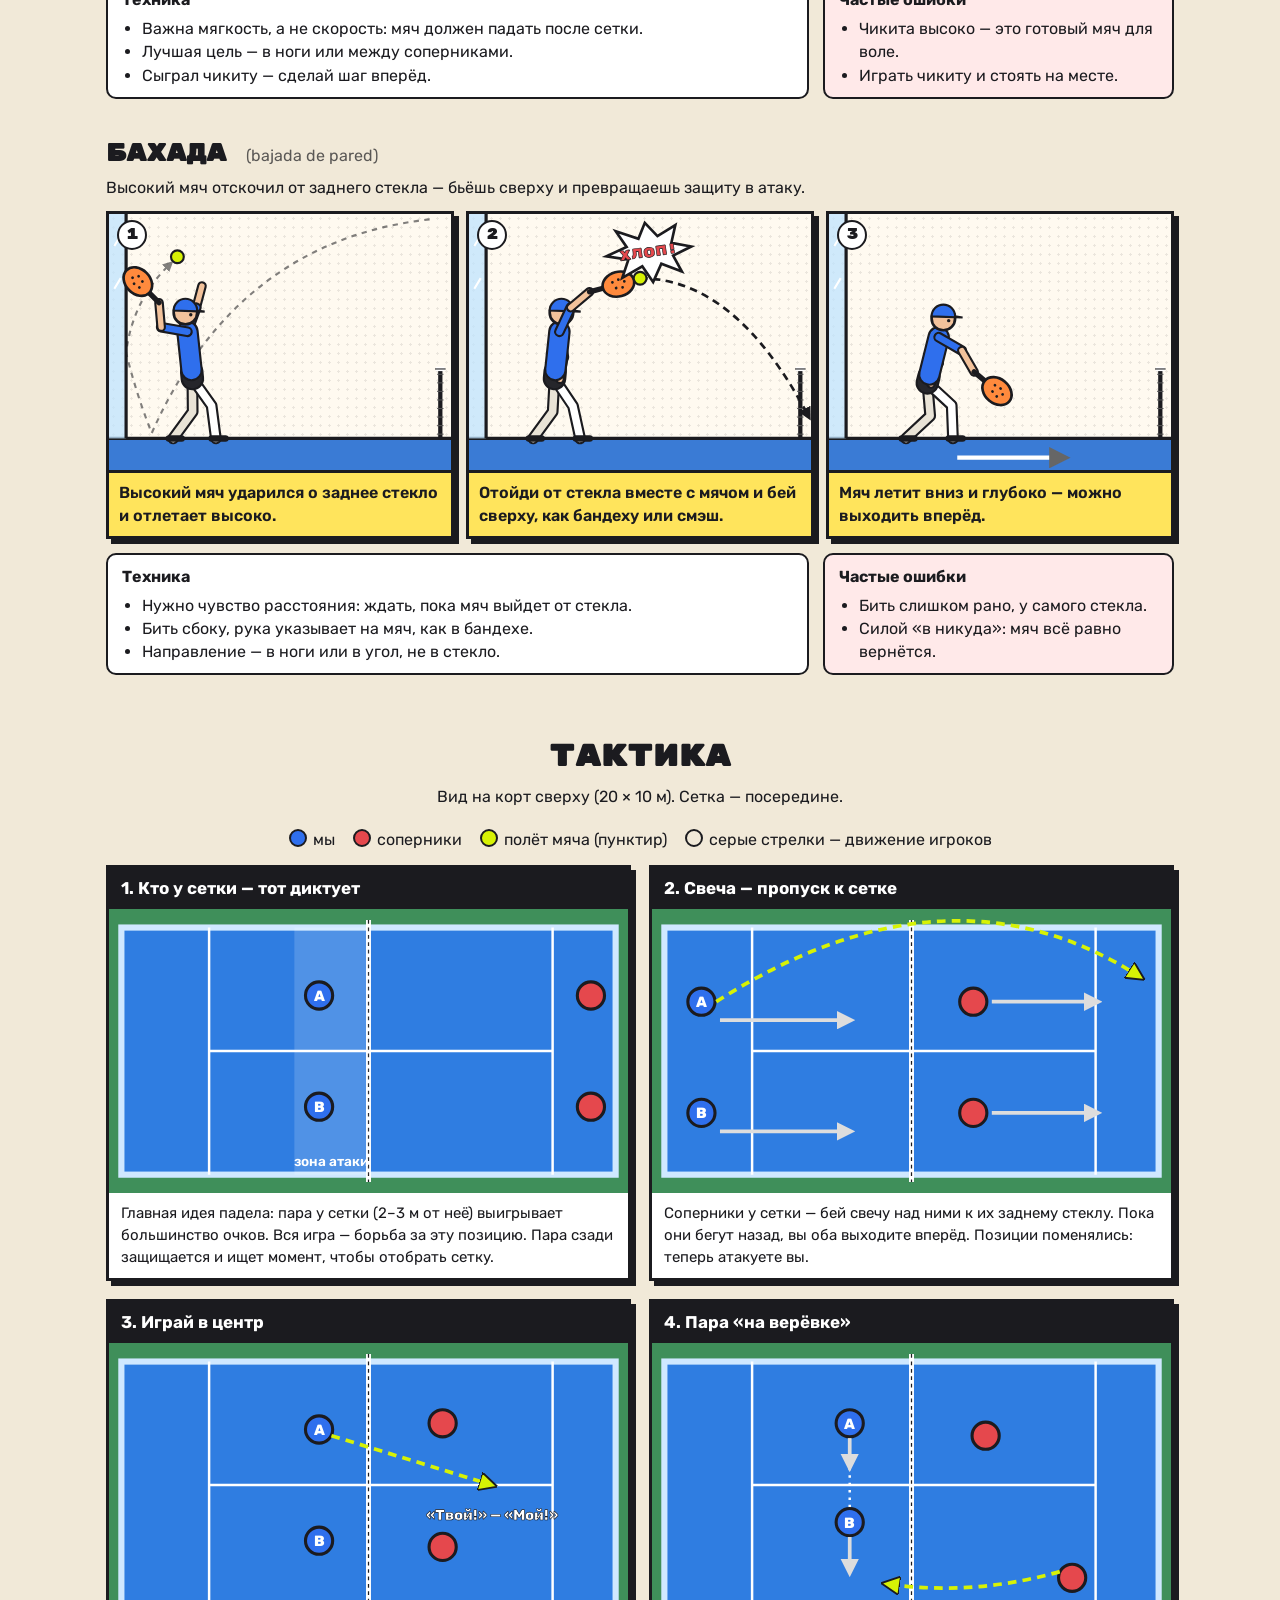
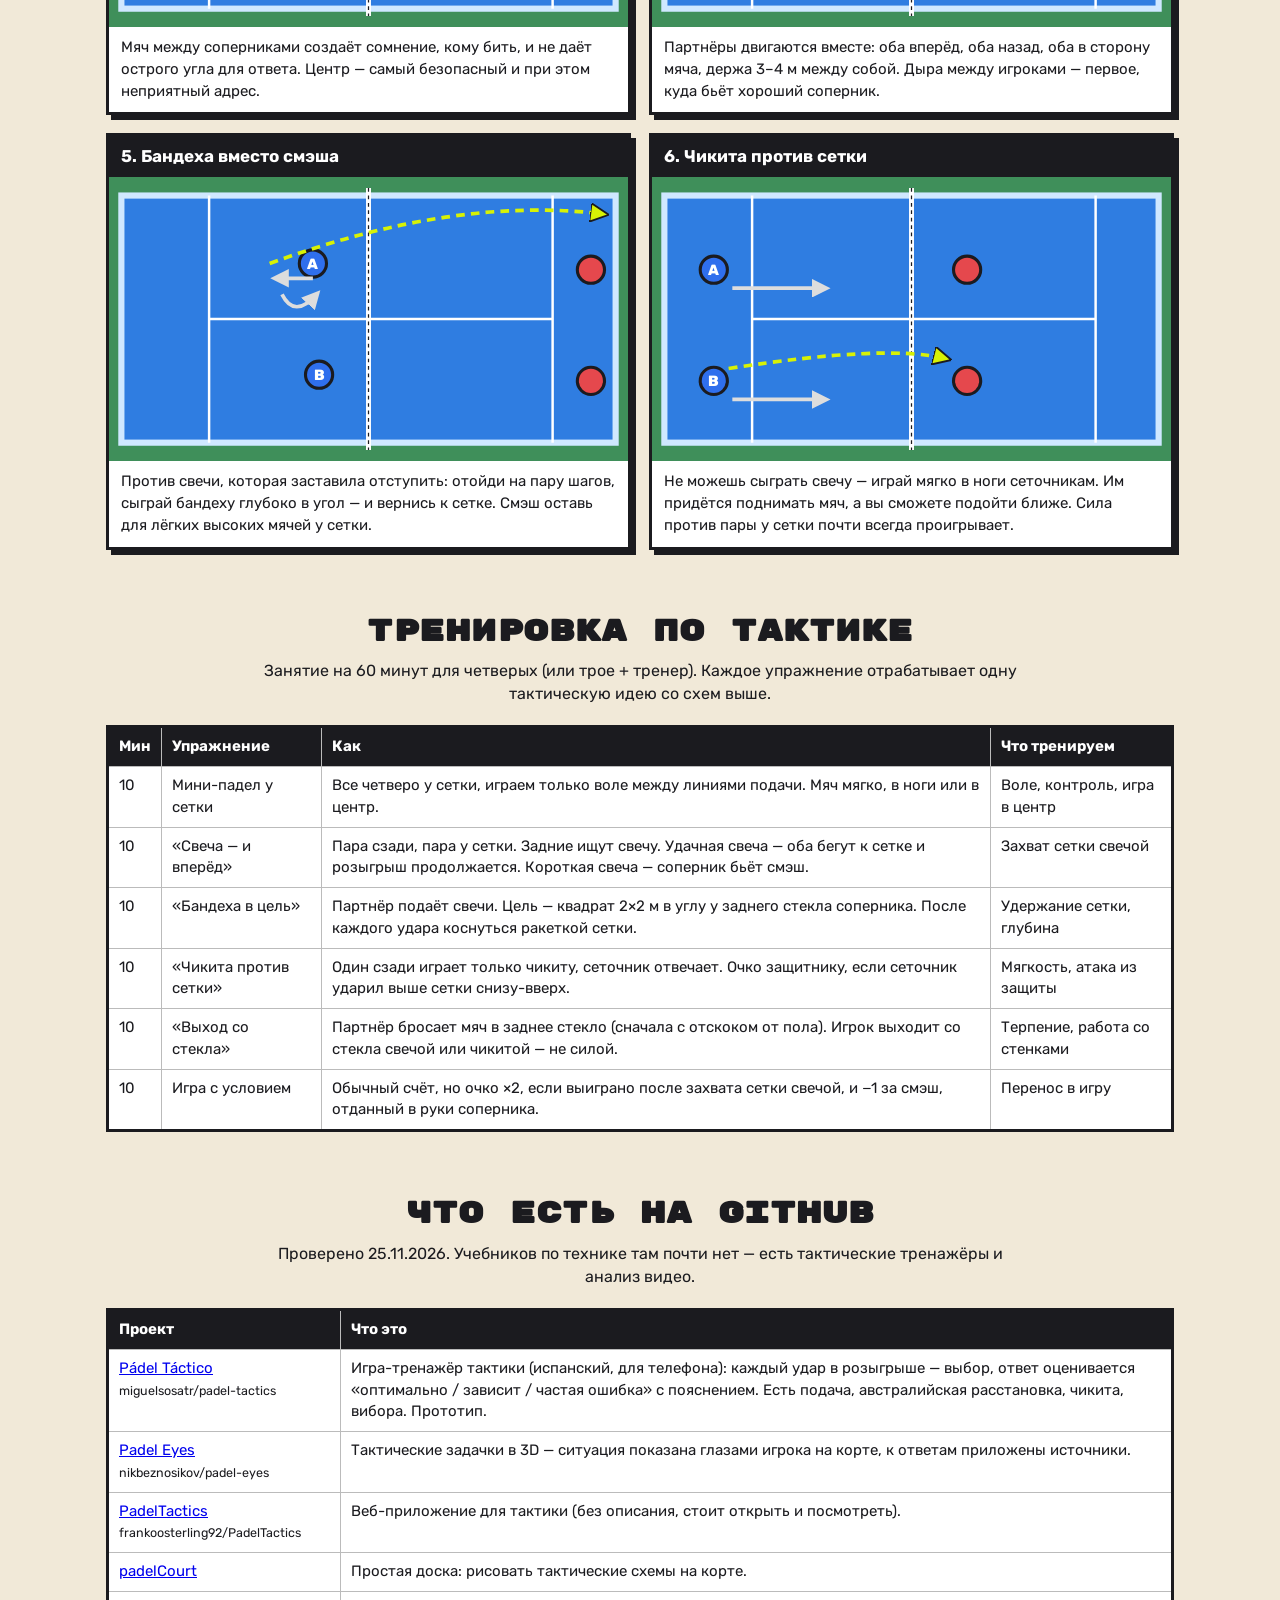
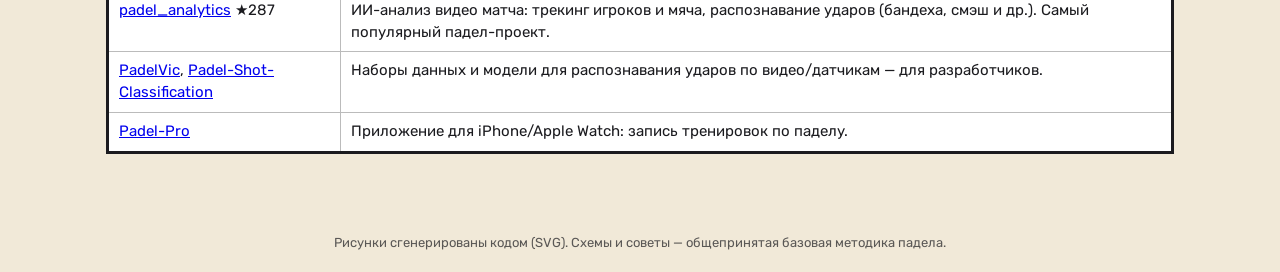
==== commit 4324dba8: "Меню Правила/Счёт/Справка/Академия/Турнир, крупный интерфейс, набор тестов Никиты Польщикова - rules" ====
--- a/index.html
+++ b/index.html
@@ -17,7 +17,7 @@
   nav { display:flex; flex-wrap:wrap; gap:8px; justify-content:center; padding:14px; position:sticky; top:0; z-index:5;
         background:rgba(241,233,216,.94); border-bottom:3px solid var(--ink); }
   nav a { text-decoration:none; color:var(--ink); background:#fff; border:2px solid var(--ink); border-radius:20px;
-          padding:4px 12px; font-weight:600; font-size:14px; box-shadow:2px 2px 0 var(--ink); }
+          padding:6px 14px; font-weight:700; font-size:16px; box-shadow:2px 2px 0 var(--ink); }
   nav a:hover { background:var(--cap); }
   main { max-width:1100px; margin:0 auto; padding:10px 16px 60px; }
   section.shot { margin:38px 0; }
@@ -30,7 +30,7 @@
   .panel::before { content:""; position:absolute; inset:0; pointer-events:none;
       background-image:radial-gradient(rgba(0,0,0,.08) 1.2px, transparent 1.4px); background-size:9px 9px; }
   .panel svg { display:block; width:100%; height:auto; position:relative; }
-  .caption { position:relative; border-top:3px solid var(--ink); background:var(--cap); padding:8px 10px; font-size:14.5px; font-weight:600; min-height:64px; }
+  .caption { position:relative; border-top:3px solid var(--ink); background:var(--cap); padding:8px 10px; font-size:16px; font-weight:600; min-height:64px; }
   .num { position:absolute; top:6px; left:8px; z-index:2; font-family:"Rubik Mono One"; font-size:15px; background:#fff;
          border:2px solid var(--ink); border-radius:50%; width:30px; height:30px; display:grid; place-items:center; }
   .notes { display:grid; grid-template-columns:2fr 1fr; gap:14px; margin-top:14px; }
@@ -50,7 +50,7 @@
   table { width:100%; border-collapse:collapse; background:#fff; border:3px solid var(--ink); }
   th, td { border:1px solid #bbb; padding:8px 10px; text-align:left; vertical-align:top; font-size:15px; }
   th { background:var(--ink); color:#fff; }
-  .legend { display:flex; gap:18px; flex-wrap:wrap; justify-content:center; margin:0 0 14px; font-size:14px; }
+  .legend { display:flex; gap:18px; flex-wrap:wrap; justify-content:center; margin:0 0 14px; font-size:16px; }
   .legend span::before { content:""; display:inline-block; width:14px; height:14px; border-radius:50%; margin-right:6px; vertical-align:-2px; border:2px solid var(--ink); }
   .legend .a::before { background:var(--blue); } .legend .b::before { background:var(--red); } .legend .l::before { background:var(--ball); }
   .tip { background:var(--cap); border:3px solid var(--ink); padding:12px 16px; margin:24px 0; box-shadow:4px 4px 0 var(--ink); font-size:16px; }
@@ -344,7 +344,7 @@
     <div class="notes"><div class="card"><h4>Техника</h4><ul>${sh.tech.map(t => `<li>${t}</li>`).join('')}</ul></div>
     <div class="card err"><h4>Частые ошибки</h4><ul>${sh.err.map(t => `<li>${t}</li>`).join('')}</ul></div></div></section>`);
 });
-nav.insertAdjacentHTML('beforeend', `<a href="#tactics">⭐ Тактика</a><a href="#drills">Тренировка</a><a href="#github">GitHub</a><a href="academy.html">🎓 Академия</a><a href="quiz.html">🧠 Тест</a><a href="score.html">🎾 Счётчик</a><a href="tournament.html">🏆 Турнир</a>`);
+nav.insertAdjacentHTML('beforeend', `<a href="#tactics">⭐ Тактика</a><a href="#drills">Тренировка</a><a href="#github">GitHub</a><a href="rules.html">📜 Правила</a><a href="score.html">🎾 Счёт</a><a href="ref.html">📚 Справка</a><a href="academy.html">🎓 Академия</a><a href="tournament.html">🏆 Турнир</a>`);
 
 // --- тактические схемы: корт сверху, 20 px = 1 м ---
 const CX = x => 10 + x, CY = y => 15 + y;
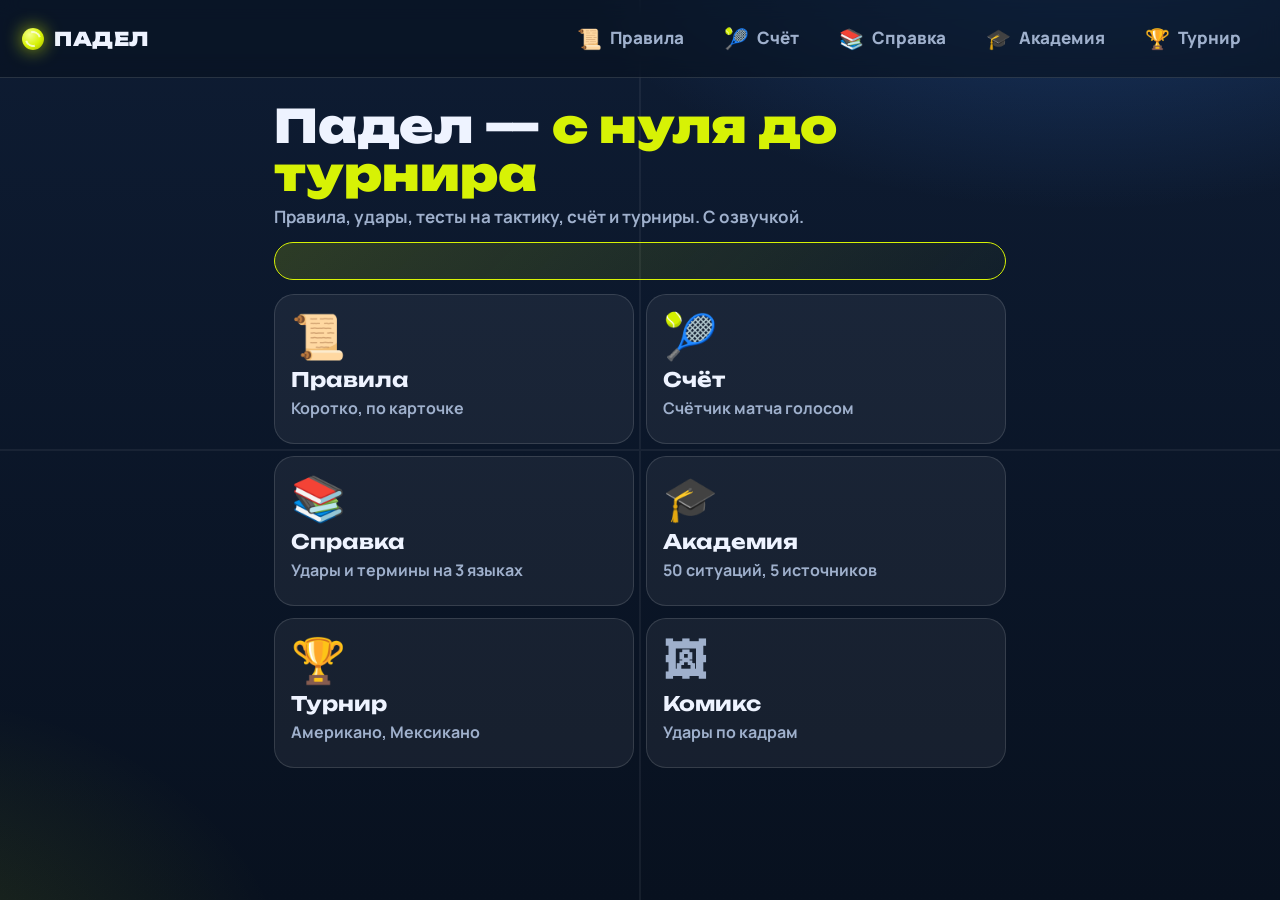
==== commit db28a28f: "Главная страница по корневому адресу; в Академии ещё 18 ситуаций - index.html — главная: плитки разд" ====
--- a/index.html
+++ b/index.html
@@ -2,390 +2,61 @@
 <html lang="ru">
 <head>
 <meta charset="utf-8">
-<meta name="viewport" content="width=device-width, initial-scale=1">
-<title>Падел в картинках — удары и тактика</title>
-<link rel="preconnect" href="https://fonts.googleapis.com">
-<link href="https://fonts.googleapis.com/css2?family=Rubik:wght@400;600;800&family=Rubik+Mono+One&display=swap" rel="stylesheet">
+<meta name="viewport" content="width=device-width, initial-scale=1, viewport-fit=cover">
+<meta name="theme-color" content="#08111f">
+<title>Падел — главная</title>
+<link rel="stylesheet" href="app.css">
 <style>
-  :root { --ink:#1b1b1f; --paper:#fffaf0; --cap:#ffe45c; --blue:#2f6fed; --red:#e5484d; --ball:#d7f205; }
-  * { box-sizing:border-box; }
-  body { margin:0; background:#f1e9d8; color:var(--ink); font-family:Rubik, system-ui, sans-serif; line-height:1.45; }
-  header { text-align:center; padding:36px 16px 10px; }
-  h1 { font-family:"Rubik Mono One", Rubik, sans-serif; font-size:clamp(26px,5vw,48px); margin:0; letter-spacing:1px;
-       color:#fff; -webkit-text-stroke:2px var(--ink); text-shadow:4px 4px 0 var(--ink); }
-  header p { max-width:760px; margin:14px auto 0; font-size:17px; }
-  nav { display:flex; flex-wrap:wrap; gap:8px; justify-content:center; padding:14px; position:sticky; top:0; z-index:5;
-        background:rgba(241,233,216,.94); border-bottom:3px solid var(--ink); }
-  nav a { text-decoration:none; color:var(--ink); background:#fff; border:2px solid var(--ink); border-radius:20px;
-          padding:6px 14px; font-weight:700; font-size:16px; box-shadow:2px 2px 0 var(--ink); }
-  nav a:hover { background:var(--cap); }
-  main { max-width:1100px; margin:0 auto; padding:10px 16px 60px; }
-  section.shot { margin:38px 0; }
-  .shot h2 { font-family:"Rubik Mono One", Rubik, sans-serif; font-size:24px; margin:0 0 4px; }
-  .shot h2 small { font-family:Rubik; font-weight:400; font-size:16px; opacity:.7; }
-  .when { margin:0 0 12px; font-size:16px; }
-  .strip { display:grid; grid-template-columns:repeat(3,1fr); gap:12px; }
-  @media (max-width:760px){ .strip { grid-template-columns:1fr; } }
-  .panel { position:relative; border:3px solid var(--ink); background:var(--paper); box-shadow:5px 5px 0 var(--ink); overflow:hidden; }
-  .panel::before { content:""; position:absolute; inset:0; pointer-events:none;
-      background-image:radial-gradient(rgba(0,0,0,.08) 1.2px, transparent 1.4px); background-size:9px 9px; }
-  .panel svg { display:block; width:100%; height:auto; position:relative; }
-  .caption { position:relative; border-top:3px solid var(--ink); background:var(--cap); padding:8px 10px; font-size:16px; font-weight:600; min-height:64px; }
-  .num { position:absolute; top:6px; left:8px; z-index:2; font-family:"Rubik Mono One"; font-size:15px; background:#fff;
-         border:2px solid var(--ink); border-radius:50%; width:30px; height:30px; display:grid; place-items:center; }
-  .notes { display:grid; grid-template-columns:2fr 1fr; gap:14px; margin-top:14px; }
-  @media (max-width:760px){ .notes { grid-template-columns:1fr; } }
-  .card { background:#fff; border:2px solid var(--ink); border-radius:10px; padding:10px 14px; }
-  .card h4 { margin:0 0 6px; }
-  .card ul { margin:0; padding-left:20px; }
-  .card.err { background:#ffe9e9; }
-  h2.big { font-family:"Rubik Mono One", Rubik, sans-serif; font-size:30px; margin:60px 0 6px; text-align:center; }
-  .lead { text-align:center; max-width:760px; margin:0 auto 20px; }
-  .tactics { display:grid; grid-template-columns:repeat(2,1fr); gap:18px; }
-  @media (max-width:860px){ .tactics { grid-template-columns:1fr; } }
-  .tactic { background:#fff; border:3px solid var(--ink); box-shadow:5px 5px 0 var(--ink); }
-  .tactic h3 { margin:0; padding:8px 12px; background:var(--ink); color:#fff; font-size:17px; }
-  .tactic svg { display:block; width:100%; height:auto; background:#3f8f5a; }
-  .tactic p { margin:0; padding:10px 12px; font-size:15px; }
-  table { width:100%; border-collapse:collapse; background:#fff; border:3px solid var(--ink); }
-  th, td { border:1px solid #bbb; padding:8px 10px; text-align:left; vertical-align:top; font-size:15px; }
-  th { background:var(--ink); color:#fff; }
-  .legend { display:flex; gap:18px; flex-wrap:wrap; justify-content:center; margin:0 0 14px; font-size:16px; }
-  .legend span::before { content:""; display:inline-block; width:14px; height:14px; border-radius:50%; margin-right:6px; vertical-align:-2px; border:2px solid var(--ink); }
-  .legend .a::before { background:var(--blue); } .legend .b::before { background:var(--red); } .legend .l::before { background:var(--ball); }
-  .tip { background:var(--cap); border:3px solid var(--ink); padding:12px 16px; margin:24px 0; box-shadow:4px 4px 0 var(--ink); font-size:16px; }
-  footer { text-align:center; font-size:13px; opacity:.7; padding:20px; }
+  .tiles { display:grid; grid-template-columns:1fr 1fr; gap:12px; }
+  .tile { display:flex; flex-direction:column; gap:6px; padding:18px 16px; border-radius:20px; border:1px solid var(--line); background:var(--card);
+          color:var(--text); text-decoration:none; min-height:150px; transition:border-color .2s, transform .15s; }
+  .tile:hover { border-color:var(--ball); }
+  .tile:active { transform:scale(.98); }
+  .tile .i { font-size:44px; line-height:1; }
+  .tile b { font-family:Unbounded, sans-serif; font-size:20px; margin-top:4px; }
+  .tile span { color:var(--dim); font-size:16px; font-weight:700; line-height:1.35; }
+  .tile.wide { grid-column:1 / -1; flex-direction:row; align-items:center; gap:16px; min-height:0; }
+  .tile.wide .i { font-size:52px; }
+  .tile.hot { border-color:var(--ball); background:linear-gradient(135deg, rgba(215,242,5,.16), rgba(215,242,5,.03)); }
+  .tile.hot b { color:var(--ball); }
+  .cont { margin:0 0 14px; }
+  @media (max-width:360px){ .tiles { grid-template-columns:1fr; } }
 </style>
 </head>
 <body>
-<header>
-  <h1>ПАДЕЛ В КАРТИНКАХ</h1>
-  <p>11 основных ударов — по три кадра на каждый: подготовка, удар, завершение. Под каждым комиксом — техника и типичные ошибки. В конце — тактика на схемах корта и план тренировки.</p>
-</header>
-<nav id="nav"></nav>
-<main>
-  <div class="tip"><b>Общее для всех ударов.</b> Хватка — континентальная («как молоток»), её почти никогда не меняют.
-    Замахи в паделе короче теннисных: мяч медленнее, корт маленький, а стенки возвращают мяч. Головка ракетки держится выше кисти, колени согнуты, бьём перед собой.
-    На кадрах сетка справа, заднее стекло слева.</div>
-  <div id="shots"></div>
-
-  <h2 class="big" id="tactics">ТАКТИКА</h2>
-  <p class="lead">Вид на корт сверху (20 × 10 м). Сетка — посередине.</p>
-  <div class="legend"><span class="a">мы</span><span class="b">соперники</span><span class="l">полёт мяча (пунктир)</span><span>серые стрелки — движение игроков</span></div>
-  <div class="tactics" id="tacticsGrid"></div>
-
-  <h2 class="big" id="drills">ТРЕНИРОВКА ПО ТАКТИКЕ</h2>
-  <p class="lead">Занятие на 60 минут для четверых (или трое + тренер). Каждое упражнение отрабатывает одну тактическую идею со схем выше.</p>
-  <table>
-    <tr><th>Мин</th><th>Упражнение</th><th>Как</th><th>Что тренируем</th></tr>
-    <tr><td>10</td><td>Мини-падел у сетки</td><td>Все четверо у сетки, играем только воле между линиями подачи. Мяч мягко, в ноги или в центр.</td><td>Воле, контроль, игра в центр</td></tr>
-    <tr><td>10</td><td>«Свеча — и вперёд»</td><td>Пара сзади, пара у сетки. Задние ищут свечу. Удачная свеча — оба бегут к сетке и розыгрыш продолжается. Короткая свеча — соперник бьёт смэш.</td><td>Захват сетки свечой</td></tr>
-    <tr><td>10</td><td>«Бандеха в цель»</td><td>Партнёр подаёт свечи. Цель — квадрат 2×2 м в углу у заднего стекла соперника. После каждого удара коснуться ракеткой сетки.</td><td>Удержание сетки, глубина</td></tr>
-    <tr><td>10</td><td>«Чикита против сетки»</td><td>Один сзади играет только чикиту, сеточник отвечает. Очко защитнику, если сеточник ударил выше сетки снизу-вверх.</td><td>Мягкость, атака из защиты</td></tr>
-    <tr><td>10</td><td>«Выход со стекла»</td><td>Партнёр бросает мяч в заднее стекло (сначала с отскоком от пола). Игрок выходит со стекла свечой или чикитой — не силой.</td><td>Терпение, работа со стенками</td></tr>
-    <tr><td>10</td><td>Игра с условием</td><td>Обычный счёт, но очко ×2, если выиграно после захвата сетки свечой, и −1 за смэш, отданный в руки соперника.</td><td>Перенос в игру</td></tr>
-  </table>
-
-  <h2 class="big" id="github">ЧТО ЕСТЬ НА GITHUB</h2>
-  <p class="lead">Проверено 25.11.2026. Учебников по технике там почти нет — есть тактические тренажёры и анализ видео.</p>
-  <table>
-    <tr><th>Проект</th><th>Что это</th></tr>
-    <tr><td><a href="https://miguelsosatr.github.io/padel-tactics/">Pádel Táctico</a><br><small>miguelsosatr/padel-tactics</small></td><td>Игра-тренажёр тактики (испанский, для телефона): каждый удар в розыгрыше — выбор, ответ оценивается «оптимально / зависит / частая ошибка» с пояснением. Есть подача, австралийская расстановка, чикита, вибора. Прототип.</td></tr>
-    <tr><td><a href="https://nikbeznosikov.github.io/padel-eyes/">Padel Eyes</a><br><small>nikbeznosikov/padel-eyes</small></td><td>Тактические задачки в 3D — ситуация показана глазами игрока на корте, к ответам приложены источники.</td></tr>
-    <tr><td><a href="https://frankoosterling92.github.io/PadelTactics/">PadelTactics</a><br><small>frankoosterling92/PadelTactics</small></td><td>Веб-приложение для тактики (без описания, стоит открыть и посмотреть).</td></tr>
-    <tr><td><a href="https://mfermin.github.io/padelCourt/">padelCourt</a></td><td>Простая доска: рисовать тактические схемы на корте.</td></tr>
-    <tr><td><a href="https://github.com/Joao-M-Silva/padel_analytics">padel_analytics</a> ★287</td><td>ИИ-анализ видео матча: трекинг игроков и мяча, распознавание ударов (бандеха, смэш и др.). Самый популярный падел-проект.</td></tr>
-    <tr><td><a href="https://github.com/UPC-ViRVIG/PadelVic">PadelVic</a>, <a href="https://github.com/guillecartes/Padel-Shot-Classification-and-Dataset">Padel-Shot-Classification</a></td><td>Наборы данных и модели для распознавания ударов по видео/датчикам — для разработчиков.</td></tr>
-    <tr><td><a href="https://github.com/Kajatin/Padel-Pro">Padel-Pro</a></td><td>Приложение для iPhone/Apple Watch: запись тренировок по паделу.</td></tr>
-  </table>
+<nav class="top">
+  <a class="logo" href="index.html"><span class="dot"></span>ПАДЕЛ</a>
+  <div class="tabs"><a href="rules.html"><span>📜</span>Правила</a><a href="score.html"><span>🎾</span>Счёт</a><a href="ref.html"><span>📚</span>Справка</a><a href="academy.html"><span>🎓</span>Академия</a><a href="tournament.html"><span>🏆</span>Турнир</a></div>
+</nav>
+<main class="page">
+  <section class="hero">
+    <h1>Падел — <span>с нуля до турнира</span></h1>
+    <p>Правила, удары, тесты на тактику, счёт и турниры. С озвучкой.</p>
+  </section>
+  <a class="tile wide hot cont" id="cont" href="academy.html" hidden></a>
+  <div class="tiles">
+    <a class="tile" href="rules.html"><span class="i">📜</span><b>Правила</b><span>Коротко, по карточке</span></a>
+    <a class="tile" href="score.html"><span class="i">🎾</span><b>Счёт</b><span>Счётчик матча голосом</span></a>
+    <a class="tile" href="ref.html"><span class="i">📚</span><b>Справка</b><span>Удары и термины на 3 языках</span></a>
+    <a class="tile" href="academy.html"><span class="i">🎓</span><b>Академия</b><span id="acaSub">Тесты «Что играть?»</span></a>
+    <a class="tile" href="tournament.html"><span class="i">🏆</span><b>Турнир</b><span>Американо, Мексикано</span></a>
+    <a class="tile" href="comic.html"><span class="i">🖼</span><b>Комикс</b><span>Удары по кадрам</span></a>
+  </div>
 </main>
-<footer>Рисунки сгенерированы кодом (SVG). Схемы и советы — общепринятая базовая методика падела.</footer>
-
+<script src="tests.js"></script>
 <script>
-const G = 210; // линия пола в кадре
-const rad = d => d * Math.PI / 180;
-const dir = (deg, len) => [Math.cos(rad(deg)) * len, -Math.sin(rad(deg)) * len];
-const add = (p, v) => [p[0] + v[0], p[1] + v[1]];
-const f = n => n.toFixed(1);
-
-// Нога: колено находим через простую двухзвенную IK, колено смотрит вперёд (вправо)
-function knee(hip, foot, L = 31) {
-  const vx = foot[0] - hip[0], vy = foot[1] - hip[1], d = Math.hypot(vx, vy);
-  const mid = [(hip[0] + foot[0]) / 2, (hip[1] + foot[1]) / 2];
-  if (d >= 2 * L) return mid;
-  const h = Math.sqrt(L * L - (d / 2) ** 2);
-  let px = -vy / d, py = vx / d;
-  if (px < 0) { px = -px; py = -py; }
-  return [mid[0] + px * h, mid[1] + py * h];
+// сколько тестов и где остановился — чтобы продолжить с главной
+const total = Object.values(SETS).reduce((s, v) => s + v.q.length, 0);
+document.getElementById('acaSub').textContent = `${total} ситуаций, ${Object.keys(SETS).length} источника`.replace(/(\d+) источника$/, (m, n) => n >= 5 ? `${n} источников` : m);
+const st = JSON.parse(localStorage.getItem('padel-tests') || '{}'), last = st.last && SETS[st.last] && st[st.last];
+if (last) {
+  const n = SETS[st.last].q.length, done = Object.keys(last.a || {}).length;
+  if (done && done < n) {
+    const c = document.getElementById('cont');
+    c.href = 'academy.html#' + st.last; c.hidden = false;
+    c.innerHTML = `<span class="i">▶</span><span><b>Продолжить тест</b><br><span>${SETS[st.last].name} — ${done} из ${n}</span></span>`;
+  }
 }
-
-function limb(a, b, c, w, color) {
-  const d = `M${f(a[0])} ${f(a[1])} L${f(b[0])} ${f(b[1])}` + (c ? ` L${f(c[0])} ${f(c[1])}` : '');
-  return `<path d="${d}" stroke="#1b1b1f" stroke-width="${w + 4}" fill="none" stroke-linecap="round" stroke-linejoin="round"/>
-          <path d="${d}" stroke="${color}" stroke-width="${w}" fill="none" stroke-linecap="round" stroke-linejoin="round"/>`;
-}
-
-// Игрок вид сбоку, лицом вправо. Углы в градусах: 0 — вправо, 90 — вверх.
-function figure(o) {
-  const p = Object.assign({ x: 120, w: 32, h: 56, lean: 6, a: [-100, -80, -80], b: [-100, -80], jump: 0, flip: false, col: '#2f6fed' }, o);
-  const skin = '#f2c29b', shorts = '#26262b';
-  const hip = [p.x, G - p.h - p.jump];
-  const fFront = [p.x + p.w / 2 + 4, G - p.jump], fBack = [p.x - p.w / 2, G - p.jump];
-  const kF = knee(hip, fFront), kB = knee(hip, fBack);
-  const tdir = 90 - p.lean;
-  const sh = add(hip, dir(tdir, 44)), neck = add(hip, dir(tdir, 50)), head = add(hip, dir(tdir, 62));
-  const eA = add(sh, dir(p.a[0], 25)), hA = add(eA, dir(p.a[1], 23));
-  const eB = add(sh, dir(p.b[0], 24)), hB = add(eB, dir(p.b[1], 21));
-  const rc = add(hA, dir(p.a[2], 28));
-  const throat = add(hA, dir(p.a[2], 14));
-  let s = '';
-  s += limb(hip, kB, fBack, 7, '#e9e3d6');
-  s += `<path d="M${f(fBack[0]-4)} ${f(fBack[1])} h12" stroke="#1b1b1f" stroke-width="6" stroke-linecap="round"/>`;
-  s += limb(hip, kF, fFront, 7, '#fff');
-  s += `<path d="M${f(fFront[0]-4)} ${f(fFront[1])} h13" stroke="#1b1b1f" stroke-width="6" stroke-linecap="round"/>`;
-  s += limb(hip, add(hip, dir(tdir, 6)), null, 18, shorts);
-  s += limb(eB, hB, null, 5, skin) + limb(sh, eB, null, 6, p.col);
-  s += limb(add(hip, dir(tdir, 8)), add(hip, dir(tdir, 44)), null, 17, p.col);
-  s += `<circle cx="${f(head[0])}" cy="${f(head[1])}" r="11" fill="${skin}" stroke="#1b1b1f" stroke-width="2.5"/>`;
-  // кепка-козырёк в сторону взгляда
-  s += `<path d="M${f(head[0]-11)} ${f(head[1]-2)} A11 11 0 0 1 ${f(head[0]+11)} ${f(head[1]-2)} L${f(head[0]+18)} ${f(head[1]-1)} Z" fill="${p.col}" stroke="#1b1b1f" stroke-width="2"/>`;
-  s += `<circle cx="${f(head[0]+5)}" cy="${f(head[1]+2)}" r="1.6" fill="#1b1b1f"/>`;
-  s += limb(sh, eA, null, 6, p.col) + limb(eA, hA, null, 5, skin);
-  // ракетка: ручка + перфорированная головка
-  s += `<path d="M${f(hA[0])} ${f(hA[1])} L${f(throat[0])} ${f(throat[1])}" stroke="#1b1b1f" stroke-width="5" stroke-linecap="round"/>`;
-  s += `<g transform="translate(${f(rc[0])} ${f(rc[1])}) rotate(${f(-p.a[2])})">
-          <ellipse rx="15" ry="11.5" fill="#ff8a3d" stroke="#1b1b1f" stroke-width="2.5"/>
-          <circle cx="-5" cy="-3" r="1.3" fill="#1b1b1f"/><circle cx="1" cy="-4" r="1.3" fill="#1b1b1f"/><circle cx="6" cy="-1" r="1.3" fill="#1b1b1f"/>
-          <circle cx="-3" cy="3" r="1.3" fill="#1b1b1f"/><circle cx="3" cy="4" r="1.3" fill="#1b1b1f"/></g>`;
-  const ballAt = add(rc, dir(p.a[2], 21));
-  const flipX = x => p.flip ? 2 * p.x - x : x;
-  return { svg: p.flip ? `<g transform="translate(${2 * p.x} 0) scale(-1 1)">${s}</g>` : s,
-           racket: [flipX(ballAt[0]), ballAt[1]], hand: [flipX(hB[0] + 5), hB[1] + 2] };
-}
-
-function court(sc) {
-  let s = `<rect x="0" y="${G}" width="320" height="30" fill="#3a7bd5"/><path d="M0 ${G} H320" stroke="#1b1b1f" stroke-width="3"/>`;
-  if (sc.wall) s += `<rect x="0" y="0" width="16" height="${G}" fill="#bfe3ff" opacity=".75"/><path d="M16 0 V${G}" stroke="#1b1b1f" stroke-width="3"/>
-                     <path d="M5 30 l6 -10 M5 70 l6 -10" stroke="#fff" stroke-width="2"/>`;
-  const nx = sc.net === undefined ? null : sc.net;
-  if (nx !== null) {
-    s += `<path d="M${nx} ${G} V145" stroke="#1b1b1f" stroke-width="4"/>`;
-    for (let y = 150; y < G; y += 8) s += `<path d="M${nx - 3} ${y} h6" stroke="#555" stroke-width="1"/>`;
-    s += `<path d="M${nx - 4} 145 h8" stroke="#fff" stroke-width="4"/><path d="M${nx - 5} 145 h10" stroke="#1b1b1f" stroke-width="1"/>`;
-  }
-  return s;
-}
-
-const arrowDefs = `<defs><marker id="ah" viewBox="0 0 10 10" refX="7" refY="5" markerWidth="5" markerHeight="5" orient="auto"><path d="M0 0 L10 5 L0 10 z" fill="#1b1b1f"/></marker>
-  <marker id="ag" viewBox="0 0 10 10" refX="7" refY="5" markerWidth="5" markerHeight="5" orient="auto"><path d="M0 0 L10 5 L0 10 z" fill="#666"/></marker></defs>`;
-
-function sfx(text, x, y) {
-  return `<g transform="translate(${x} ${y}) rotate(-8)">
-    <path d="M0 -26 L10 -12 L28 -20 L22 -4 L40 2 L22 8 L28 24 L10 14 L0 30 L-8 14 L-28 22 L-20 6 L-40 0 L-20 -6 L-28 -22 L-8 -12 Z" fill="#fff" stroke="#1b1b1f" stroke-width="2.5"/>
-    <text text-anchor="middle" y="6" font-family="Rubik Mono One, Rubik" font-size="13" fill="#e5484d" stroke="#1b1b1f" stroke-width=".6">${text}</text></g>`;
-}
-
-function panel(sc, i) {
-  let s = arrowDefs + court(sc);
-  const me = figure(sc.p);
-  let ball = null;
-  if (sc.ball === 'racket') ball = me.racket;
-  else if (sc.ball === 'hand') ball = me.hand;
-  else if (sc.ball) ball = sc.ball;
-  if (sc.before) s += `<path d="${sc.before(ball)}" fill="none" stroke="#1b1b1f" stroke-width="2" stroke-dasharray="5 5" opacity=".55" marker-end="url(#ah)"/>`;
-  if (sc.after) s += `<path d="${sc.after(ball)}" fill="none" stroke="#1b1b1f" stroke-width="2.5" stroke-dasharray="7 5" marker-end="url(#ah)"/>`;
-  if (sc.move) s += `<path d="M${sc.move[0]} ${G + 18} H${sc.move[1]}" stroke="#fff" stroke-width="4" marker-end="url(#ag)"/>`;
-  if (sc.opp) s += figure(Object.assign({ col: '#e5484d', flip: true }, sc.opp)).svg;
-  s += me.svg;
-  if (sc.swing) s += `<path d="${sc.swing}" fill="none" stroke="#fff" stroke-width="5" opacity=".9" stroke-linecap="round"/>`;
-  if (ball) s += `<circle cx="${f(ball[0])}" cy="${f(ball[1])}" r="6" fill="#d7f205" stroke="#1b1b1f" stroke-width="2"/>`;
-  if (sc.fx) {
-    const at = sc.fxAt || [ball[0] + 8, ball[1] - 40];
-    s += sfx(sc.fx, Math.min(Math.max(at[0], 50), 275), Math.max(at[1], 34));
-  }
-  return `<div class="panel"><div class="num">${i + 1}</div><svg viewBox="0 0 320 240">${s}</svg><div class="caption">${sc.cap}</div></div>`;
-}
-
-const B = b => `M${f(b[0])} ${f(b[1])}`;
-const SHOTS = [
-  { id: 'serve', name: 'Подача', es: 'saque', when: 'Начинает каждое очко. Подаётся снизу, по диагонали в квадрат соперника.',
-    panels: [
-      { p: { x: 110, w: 26, h: 58, lean: 4, a: [-130, -160, 175], b: [-40, -10] }, ball: 'hand', net: 290,
-        before: b => `${B([b[0], b[1] + 8])} L${f(b[0])} ${G - 8}`, cap: 'Боком к сетке, ноги за линией. Отпусти мяч у передней ноги — он должен отскочить от пола.' },
-      { p: { x: 110, w: 36, h: 48, lean: 14, a: [-75, -30, 5], b: [-30, -60] }, ball: 'racket', net: 290, fx: 'ТУК!',
-        after: b => `${B(b)} Q235 105 318 150`, cap: 'Удар после отскока. Мяч в момент удара — не выше пояса.' },
-      { p: { x: 116, w: 36, h: 54, lean: 8, a: [30, 80, 120], b: [-60, -90] }, net: 290, move: [140, 220],
-        cap: 'Проводка вперёд-вверх — и сразу шаг к сетке.' }],
-    tech: ['Подача — это начало атаки, а не эйс: важнее точность и выход к сетке.', 'Целься в угол «стекло — пол» или в центр, в «Т».', 'Мяч с лёгкой подрезкой отскакивает ниже и неудобнее.', 'Одна нога всегда касается пола, на линию не наступать.'],
-    err: ['Удар выше пояса — ошибка.', 'Сильная подача, после которой остаёшься на задней линии.'] },
-
-  { id: 'drive', name: 'Удар справа', es: 'drive / derecha', when: 'Основной удар с задней линии по мячу после отскока — до стекла или после.',
-    panels: [
-      { p: { x: 120, w: 40, h: 50, lean: 6, a: [-150, 170, 150], b: [-10, 10] }, ball: [215, 168], net: 300, wall: true,
-        before: () => `M318 110 Q260 120 228 162`, cap: 'Плечо к сетке, ракетка назад. Замах короткий — короче теннисного.' },
-      { p: { x: 120, w: 44, h: 46, lean: 12, a: [-70, -20, 0], b: [-40, -120] }, ball: 'racket', net: 300, wall: true, fx: 'ПОК!',
-        after: b => `${B(b)} Q235 118 318 135`, cap: 'Контакт впереди сбоку, колени согнуты, запястье зафиксировано.' },
-      { p: { x: 124, w: 44, h: 50, lean: 8, a: [20, 70, 110], b: [-70, -100] }, net: 300, wall: true,
-        swing: 'M150 175 Q180 160 175 120', cap: 'Проводка по направлению удара, финиш у плеча.' }],
-    tech: ['Работает корпус и ноги, а не кисть.', 'Чаще плоско или с подрезкой: в паделе сильный крученый мяч отскакивает от стекла удобно сопернику.', 'Главные цели — ноги игроков у сетки, центр, или свеча.'],
-    err: ['Теннисный замах «от уха до уха» — не успеваешь.', 'Бить «в стекло» соперника со всей силы: мяч отскочит прямо к нему.'] },
-
-  { id: 'backhand', name: 'Удар слева', es: 'revés', when: 'То же, что удар справа, но с другой стороны. В паделе обычно одной рукой.',
-    panels: [
-      { p: { x: 120, w: 40, h: 50, lean: 6, a: [-110, 175, 140], b: [-115, 168] }, ball: [215, 168], net: 300, wall: true,
-        before: () => `M318 110 Q260 120 228 162`, cap: 'Разворот плеч. Свободная рука держит ракетку за шейку — помогает развернуться.' },
-      { p: { x: 120, w: 44, h: 46, lean: 10, a: [-60, -10, 5], b: [-150, -170] }, ball: 'racket', net: 300, wall: true, fx: 'ТОК!',
-        after: b => `${B(b)} Q235 118 318 135`, cap: 'Удар перед передней ногой, рука почти прямая, лёгкая подрезка.' },
-      { p: { x: 122, w: 44, h: 50, lean: 4, a: [20, 40, 70], b: [-160, -150] }, net: 300, wall: true,
-        cap: 'Финиш вперёд-вверх, грудь раскрывается, вес на передней ноге.' }],
-    tech: ['Свободная рука уходит назад — для баланса.', 'Подрезка делает удар надёжнее и ниже.', 'Если мяч неудобный — лучше пропустить его к стеклу и сыграть после отскока.'],
-    err: ['Бить «из-за спины», когда мяч уже прошёл.', 'Сгибать запястье в момент контакта.'] },
-
-  { id: 'volley', name: 'Воле', es: 'volea', when: 'Удар с лёта у сетки. Главный удар команды, которая владеет сеткой.',
-    panels: [
-      { p: { x: 195, w: 34, h: 50, lean: 10, a: [-50, 40, 80], b: [-40, 30] }, ball: [268, 118], net: 290,
-        before: () => `M318 95 Q295 105 278 115`, cap: 'Готовность: ракетка перед грудью, головка вверх, колени согнуты.' },
-      { p: { x: 195, w: 44, h: 48, lean: 16, a: [-15, 15, 55], b: [-30, -10] }, ball: 'racket', net: 290, fx: 'ТЫЦ!',
-        after: b => `${B(b)} Q302 112 316 205`, cap: 'Шаг навстречу, без замаха: «поймай» мяч ракеткой с подрезкой.' },
-      { p: { x: 200, w: 44, h: 50, lean: 12, a: [-35, -10, 20], b: [-30, -20] }, net: 290,
-        cap: 'Короткое сопровождение. Мяч — в ноги или в центр.' }],
-    tech: ['Ракетка всегда перед телом, её не отводят назад.', 'Удар идёт от плеча, кисть твёрдая.', 'Низкий мяч — колени ниже, ракетка открыта, мяч мягко назад. Высокий — можно сильнее.', 'Позиция — 2–3 метра от сетки.'],
-    err: ['Замах, как в теннисе.', 'Слишком близко к сетке — над тобой легко сыграть свечу.'] },
-
-  { id: 'lob', name: 'Свеча', es: 'globo', when: 'Самый важный удар защиты: высоко над соперниками у сетки — к их заднему стеклу.',
-    panels: [
-      { p: { x: 110, w: 40, h: 44, lean: 10, a: [-120, -150, -160], b: [-20, 0] }, ball: [190, 192], net: 300, wall: true,
-        before: () => `M318 150 Q250 150 202 190`, cap: 'Низкая стойка, ракетка ниже мяча.' },
-      { p: { x: 112, w: 44, h: 44, lean: 6, a: [-80, -60, 20], b: [-40, -60] }, ball: 'racket', net: 300, wall: true, fx: 'ПЛОП',
-        after: b => `${B(b)} Q235 -60 318 80`, cap: 'Открытая ракетка, движение снизу вверх. Высоко и глубоко.' },
-      { p: { x: 116, w: 40, h: 52, lean: 0, a: [50, 85, 100], b: [-80, -100] }, net: 300, wall: true, move: [150, 260],
-        cap: 'Финиш высоко — и сразу всей парой к сетке.' }],
-    tech: ['Не силой, а «поднять» мяч ногами и плечом.', 'Лучше слишком высоко, чем коротко: короткая свеча = смэш соперника.', 'Цель — над левым плечом соперника (над его бэкхендом).', 'Свеча после стекла — основной способ отобрать сетку.'],
-    err: ['Свеча в аут или на середину корта.', 'Остаться сзади после хорошей свечи.'] },
-
-  { id: 'bandeja', name: 'Бандеха', es: 'bandeja («поднос»)', when: 'Ответ на свечу, когда не хочешь отдавать сетку. Контроль, а не добивание.',
-    panels: [
-      { p: { x: 140, w: 38, h: 54, lean: -6, a: [170, 95, 135], b: [70, 75] }, ball: [190, 42], net: 300,
-        before: () => `M318 30 Q240 0 202 38`, cap: 'Боком, свободная рука указывает на мяч, ракетка на уровне головы.' },
-      { p: { x: 146, w: 40, h: 56, lean: 6, a: [65, 40, 15], b: [-80, -100] }, ball: 'racket', net: 300, fx: 'ВЖУХ',
-        after: b => `${B(b)} Q290 70 318 175`, cap: 'Удар сбоку-сверху с подрезкой, контакт впереди.' },
-      { p: { x: 150, w: 40, h: 52, lean: 10, a: [-30, -60, -40], b: [-90, -110] }, net: 300, move: [170, 240],
-        cap: 'Мяч глубоко в угол — и ты снова у сетки.' }],
-    tech: ['Ракетка не опускается за спину — короткая «полка».', 'Мяч бьётся не над головой, а чуть сбоку и впереди.', 'Подрезка: мяч от стекла соперника отскакивает низко.', 'Цель — угол у заднего стекла, чаще к бэкхенду соперника.'],
-    err: ['Пытаться бандехой выиграть очко силой.', 'Бить в середину стекла — мяч возвращается удобно.'] },
-
-  { id: 'vibora', name: 'Вибора', es: 'víbora («гадюка»)', when: 'Атакующая версия бандехи: быстрее, ниже и с боковым вращением.',
-    panels: [
-      { p: { x: 140, w: 38, h: 54, lean: -4, a: [175, 110, 220], b: [65, 80] }, ball: [200, 42], net: 300,
-        before: () => `M318 30 Q245 0 212 38`, cap: 'Как бандеха, но замах глубже: ракетка уходит за спину.' },
-      { p: { x: 146, w: 42, h: 54, lean: 10, a: [55, 20, -5], b: [-90, -120] }, ball: 'racket', net: 300, fx: 'ВЖЖ!',
-        after: b => `${B(b)} Q280 95 318 165`, cap: 'Удар сбоку, режем мяч по краю — сильное боковое вращение.' },
-      { p: { x: 150, w: 42, h: 50, lean: 18, a: [-60, -110, -150], b: [-100, -130] }, net: 300,
-        cap: 'Рука проходит через тело вниз. Мяч жмётся к боковому стеклу.' }],
-    tech: ['Контакт ниже и правее, чем в бандехе.', 'Мяч после бокового стекла почти не отскакивает — сложно вернуть.', 'Играть, когда мяч чуть ниже и ты стоишь уверенно.'],
-    err: ['Вибора с неудобного мяча — больше ошибок, чем очков.', 'Забыть вернуться к сетке.'] },
-
-  { id: 'smash', name: 'Смэш', es: 'remate · por 3 · por 4', when: 'Добивающий удар по высокому мячу. Вершина — вылет за пределы корта.',
-    panels: [
-      { p: { x: 130, w: 36, h: 52, lean: -8, a: [175, 100, -100], b: [75, 80] }, ball: [178, 22], net: 300,
-        before: () => `M318 20 Q240 -10 190 18`, cap: '«Трофей»: боком, рука на мяч, ракетка за спиной.' },
-      { p: { x: 140, w: 30, h: 58, lean: 4, jump: 10, a: [80, 65, 50], b: [-60, -80] }, ball: 'racket', net: 300, fx: 'БАХ!!', fxAt: [250, 60],
-        after: b => `${B(b)} Q270 70 312 205`, cap: 'Удар в высшей точке, рука полностью выпрямлена.' },
-      { p: { x: 150, w: 40, h: 50, lean: 22, a: [-40, -80, -110], b: [-110, -130] }, net: 300,
-        cap: '«Por 3» — мяч улетает через стенку; «por 4» — вбок через дверь.' }],
-    tech: ['Смэш — только по удобному мячу недалеко от сетки.', 'Плоский смэш — в пол между соперниками или в ноги.', 'Por 3: сильный крученый в пол у задней линии соперника, мяч отскакивает за 3-метровую стенку.', 'Мяч из-за спины лучше сыграть бандехой.'],
-    err: ['Смэш с задней половины корта — мяч вернётся от стекла.', 'Бить смэш по любой свече.'] },
-
-  { id: 'wall', name: 'Выход со стекла', es: 'salida de pared', when: 'Мяч ударился о заднее стекло — играешь после отскока от него. Главная «падельная» техника.',
-    panels: [
-      { p: { x: 150, w: 36, h: 54, lean: 4, flip: true, a: [-60, 20, 70], b: [-40, -20] }, ball: [82, 168], wall: true, net: 310,
-        before: () => `M300 80 Q170 110 94 165`, cap: 'Мяч прошёл мимо: развернись и отойди вместе с ним, не прижимаясь к стеклу.' },
-      { p: { x: 88, w: 36, h: 46, lean: 8, a: [-150, 170, 150], b: [-20, 0] }, ball: [150, 168], wall: true, net: 310,
-        before: () => `M16 120 Q70 120 140 166`, cap: 'Мяч отскочил от стекла — жди, когда он выйдет вперёд и начнёт падать.' },
-      { p: { x: 100, w: 44, h: 44, lean: 12, a: [-70, -20, 5], b: [-40, -120] }, ball: 'racket', wall: true, net: 310, fx: 'ПОК!',
-        after: b => `${B(b)} Q220 20 318 100`, cap: 'Удар перед собой. Обычно — свеча или чикита, а не сила.' }],
-    tech: ['Стой боком к стеклу, а не лицом к нему.', 'Двигайся вместе с мячом, чтобы он оказался перед тобой.', 'Мяч после стекла теряет скорость — не торопись.', 'Ноги работают маленькими шагами.'],
-    err: ['Бежать к стеклу и оказываться в нём «зажатым».', 'Бить по мячу, который ещё поднимается.'] },
-
-  { id: 'chiquita', name: 'Чикита', es: 'chiquita', when: 'Мягкий медленный мяч в ноги соперникам у сетки. Им приходится бить снизу вверх.',
-    panels: [
-      { p: { x: 90, w: 42, h: 44, lean: 12, a: [-120, -160, -170], b: [-30, -10] }, ball: [160, 182], net: 220,
-        opp: { x: 280, w: 34, h: 50, lean: 10, a: [-50, 40, 80], b: [-40, 30] },
-        before: () => `M255 110 Q200 140 170 178`, cap: 'Соперники у сетки. Короткий замах, ноги согнуты.' },
-      { p: { x: 94, w: 44, h: 42, lean: 14, a: [-75, -40, 10], b: [-40, -90] }, ball: 'racket', net: 220, fx: 'тюк',
-        opp: { x: 280, w: 34, h: 50, lean: 10, a: [-50, 40, 80], b: [-40, 30] },
-        after: b => `${B(b)} Q190 55 250 206`, cap: 'Мягко и медленно, низко над сеткой — в ноги.' },
-      { p: { x: 100, w: 40, h: 46, lean: 8, a: [-30, 10, 40], b: [-60, -100] }, net: 220, move: [120, 190],
-        opp: { x: 280, w: 44, h: 36, lean: 28, a: [-80, -100, -120], b: [-60, -30] }, ball: [248, 196],
-        cap: 'Соперник бьёт снизу вверх — а ты выходишь к сетке.' }],
-    tech: ['Важна мягкость, а не скорость: мяч должен падать после сетки.', 'Лучшая цель — в ноги или между соперниками.', 'Сыграл чикиту — сделай шаг вперёд.'],
-    err: ['Чикита высоко — это готовый мяч для воле.', 'Играть чикиту и стоять на месте.'] },
-
-  { id: 'bajada', name: 'Бахада', es: 'bajada de pared', when: 'Высокий мяч отскочил от заднего стекла — бьёшь сверху и превращаешь защиту в атаку.',
-    panels: [
-      { p: { x: 78, w: 36, h: 56, lean: -6, a: [170, 95, 135], b: [70, 75] }, ball: [64, 40], wall: true, net: 310,
-        before: () => `M300 5 Q120 25 40 205 Q26 170 16 130 Q22 80 58 46`, cap: 'Высокий мяч ударился о заднее стекло и отлетает высоко.' },
-      { p: { x: 80, w: 40, h: 56, lean: 6, a: [65, 40, 15], b: [-80, -100] }, ball: 'racket', wall: true, net: 310, fx: 'ХЛОП!',
-        after: b => `${B(b)} Q250 60 318 190`, cap: 'Отойди от стекла вместе с мячом и бей сверху, как бандеху или смэш.' },
-      { p: { x: 92, w: 40, h: 52, lean: 14, a: [-30, -60, -40], b: [-90, -110] }, wall: true, net: 310, move: [120, 220],
-        cap: 'Мяч летит вниз и глубоко — можно выходить вперёд.' }],
-    tech: ['Нужно чувство расстояния: ждать, пока мяч выйдет от стекла.', 'Бить сбоку, рука указывает на мяч, как в бандехе.', 'Направление — в ноги или в угол, не в стекло.'],
-    err: ['Бить слишком рано, у самого стекла.', 'Силой «в никуда»: мяч всё равно вернётся.'] },
-];
-
-// --- сборка ударов ---
-const nav = document.getElementById('nav');
-const shotsEl = document.getElementById('shots');
-SHOTS.forEach(sh => {
-  nav.insertAdjacentHTML('beforeend', `<a href="#${sh.id}">${sh.name}</a>`);
-  shotsEl.insertAdjacentHTML('beforeend', `<section class="shot" id="${sh.id}">
-    <h2>${sh.name.toUpperCase()} <small>(${sh.es})</small></h2><p class="when">${sh.when}</p>
-    <div class="strip">${sh.panels.map(panel).join('')}</div>
-    <div class="notes"><div class="card"><h4>Техника</h4><ul>${sh.tech.map(t => `<li>${t}</li>`).join('')}</ul></div>
-    <div class="card err"><h4>Частые ошибки</h4><ul>${sh.err.map(t => `<li>${t}</li>`).join('')}</ul></div></div></section>`);
-});
-nav.insertAdjacentHTML('beforeend', `<a href="#tactics">⭐ Тактика</a><a href="#drills">Тренировка</a><a href="#github">GitHub</a><a href="rules.html">📜 Правила</a><a href="score.html">🎾 Счёт</a><a href="ref.html">📚 Справка</a><a href="academy.html">🎓 Академия</a><a href="tournament.html">🏆 Турнир</a>`);
-
-// --- тактические схемы: корт сверху, 20 px = 1 м ---
-const CX = x => 10 + x, CY = y => 15 + y;
-function courtTop(body) {
-  let s = `<defs><marker id="tb" viewBox="0 0 10 10" refX="7" refY="5" markerWidth="5" markerHeight="5" orient="auto"><path d="M0 0 L10 5 L0 10 z" fill="#d7f205" stroke="#1b1b1f"/></marker>
-    <marker id="tg" viewBox="0 0 10 10" refX="7" refY="5" markerWidth="5" markerHeight="5" orient="auto"><path d="M0 0 L10 5 L0 10 z" fill="#ddd"/></marker></defs>`;
-  s += `<rect x="${CX(0)}" y="${CY(0)}" width="400" height="200" fill="#2f7de1" stroke="#cfe8ff" stroke-width="5"/>`;
-  s += `<path d="M${CX(71)} ${CY(0)} V${CY(200)} M${CX(349)} ${CY(0)} V${CY(200)} M${CX(71)} ${CY(100)} H${CX(349)}" stroke="#fff" stroke-width="2"/>`;
-  s += `<path d="M${CX(200)} ${CY(-6)} V${CY(206)}" stroke="#fff" stroke-width="4"/><path d="M${CX(200)} ${CY(-6)} V${CY(206)}" stroke="#1b1b1f" stroke-width="1" stroke-dasharray="3 3"/>`;
-  return s + body;
-}
-const pl = (x, y, team, t) => `<circle cx="${CX(x)}" cy="${CY(y)}" r="11" fill="${team === 'a' ? '#2f6fed' : '#e5484d'}" stroke="#1b1b1f" stroke-width="2.5"/>
-  <text x="${CX(x)}" y="${CY(y) + 4.5}" text-anchor="middle" font-size="12" font-weight="800" fill="#fff">${t}</text>`;
-const ballPath = d => `<path d="${d}" fill="none" stroke="#d7f205" stroke-width="3" stroke-dasharray="7 5" marker-end="url(#tb)"/>`;
-const mv = (x1, y1, x2, y2) => `<path d="M${CX(x1)} ${CY(y1)} L${CX(x2)} ${CY(y2)}" stroke="#ddd" stroke-width="3" marker-end="url(#tg)"/>`;
-const zone = (x, w, label) => `<rect x="${CX(x)}" y="${CY(0)}" width="${w}" height="200" fill="#fff" opacity=".16"/><text x="${CX(x + w / 2)}" y="${CY(193)}" text-anchor="middle" font-size="11" fill="#fff" font-weight="600">${label}</text>`;
-const lbl = (x, y, t) => `<text x="${CX(x)}" y="${CY(y)}" text-anchor="middle" font-size="12" font-weight="800" fill="#fff" stroke="#1b1b1f" stroke-width=".5">${t}</text>`;
-const P = (x, y) => `${CX(x)} ${CY(y)}`;
-
-const TACTICS = [
-  { t: '1. Кто у сетки — тот диктует', s: zone(140, 60, 'зона атаки') + pl(160, 55, 'a', 'A') + pl(160, 145, 'a', 'B') + pl(380, 55, 'b', '') + pl(380, 145, 'b', ''),
-    p: 'Главная идея падела: пара у сетки (2–3 м от неё) выигрывает большинство очков. Вся игра — борьба за эту позицию. Пара сзади защищается и ищет момент, чтобы отобрать сетку.' },
-  { t: '2. Свеча — пропуск к сетке', s: pl(30, 60, 'a', 'A') + pl(30, 150, 'a', 'B') + pl(250, 60, 'b', '') + pl(250, 150, 'b', '') +
-      ballPath(`M${P(42, 60)} Q${P(230, -60)} ${P(385, 40)}`) + mv(45, 75, 150, 75) + mv(45, 165, 150, 165) + mv(265, 60, 350, 60) + mv(265, 150, 350, 150),
-    p: 'Соперники у сетки — бей свечу над ними к их заднему стеклу. Пока они бегут назад, вы оба выходите вперёд. Позиции поменялись: теперь атакуете вы.' },
-  { t: '3. Играй в центр', s: pl(160, 55, 'a', 'A') + pl(160, 145, 'a', 'B') + pl(260, 50, 'b', '') + pl(260, 150, 'b', '') +
-      ballPath(`M${P(170, 60)} L${P(300, 100)}`) + lbl(300, 128, '«Твой!» — «Мой!»'),
-    p: 'Мяч между соперниками создаёт сомнение, кому бить, и не даёт острого угла для ответа. Центр — самый безопасный и при этом неприятный адрес.' },
-  { t: '4. Пара «на верёвке»', s: `<path d="M${P(150, 50)} L${P(150, 130)}" stroke="#fff" stroke-width="2" stroke-dasharray="2 4"/>` +
-      pl(150, 50, 'a', 'A') + pl(150, 130, 'a', 'B') + mv(150, 62, 150, 85) + mv(150, 142, 150, 170) + pl(330, 175, 'b', '') + pl(260, 60, 'b', '') +
-      ballPath(`M${P(320, 170)} Q${P(250, 190)} ${P(180, 180)}`),
-    p: 'Партнёры двигаются вместе: оба вперёд, оба назад, оба в сторону мяча, держа 3–4 м между собой. Дыра между игроками — первое, куда бьёт хороший соперник.' },
-  { t: '5. Бандеха вместо смэша', s: pl(155, 55, 'a', 'A') + pl(160, 145, 'a', 'B') + pl(380, 60, 'b', '') + pl(380, 150, 'b', '') +
-      mv(155, 67, 125, 67) + ballPath(`M${P(120, 55)} Q${P(270, 0)} ${P(390, 15)}`) + `<path d="M${P(130, 80)} Q${P(140, 100)} ${P(158, 80)}" stroke="#ddd" stroke-width="3" fill="none" marker-end="url(#tg)"/>`,
-    p: 'Против свечи, которая заставила отступить: отойди на пару шагов, сыграй бандеху глубоко в угол — и вернись к сетке. Смэш оставь для лёгких высоких мячей у сетки.' },
-  { t: '6. Чикита против сетки', s: pl(40, 60, 'a', 'A') + pl(40, 150, 'a', 'B') + pl(245, 60, 'b', '') + pl(245, 150, 'b', '') +
-      ballPath(`M${P(52, 140)} Q${P(180, 120)} ${P(228, 132)}`) + mv(55, 75, 130, 75) + mv(55, 165, 130, 165),
-    p: 'Не можешь сыграть свечу — играй мягко в ноги сеточникам. Им придётся поднимать мяч, а вы сможете подойти ближе. Сила против пары у сетки почти всегда проигрывает.' },
-];
-document.getElementById('tacticsGrid').innerHTML = TACTICS.map(t =>
-  `<div class="tactic"><h3>${t.t}</h3><svg viewBox="0 0 420 230">${courtTop(t.s)}</svg><p>${t.p}</p></div>`).join('');
 </script>
 </body>
 </html>
--- a/app.css
+++ b/app.css
@@ -0,0 +1,218 @@
+/* Общий стиль счётчика и турниров: «ночной корт» */
+@import url('https://fonts.googleapis.com/css2?family=Unbounded:wght@500;700;900&family=Manrope:wght@500;700;800&display=swap');
+
+:root {
+  --bg:#08111f; --bg2:#0e1c33; --card:rgba(255,255,255,.06); --line:rgba(255,255,255,.13);
+  --text:#eef3ff; --dim:#9fb0cc; --ball:#d7f205; --a:#3d8bff; --b:#ff5a5f; --glass:#7fd3ff;
+  --r:18px;
+}
+* { box-sizing:border-box; }
+html { color-scheme:dark; }
+body {
+  margin:0; min-height:100vh; color:var(--text); font-family:Manrope, system-ui, sans-serif;
+  background:
+    radial-gradient(900px 500px at 85% -10%, rgba(61,139,255,.28), transparent 60%),
+    radial-gradient(700px 500px at -10% 110%, rgba(215,242,5,.13), transparent 60%),
+    linear-gradient(180deg, var(--bg2), var(--bg));
+  background-attachment:fixed;
+}
+/* разметка корта на фоне */
+body::before {
+  content:""; position:fixed; inset:0; pointer-events:none; opacity:.06; z-index:0;
+  background:
+    linear-gradient(90deg, transparent calc(50% - 1px), #fff calc(50% - 1px), #fff calc(50% + 1px), transparent calc(50% + 1px)),
+    linear-gradient(0deg, transparent calc(50% - 1px), #fff calc(50% - 1px), #fff calc(50% + 1px), transparent calc(50% + 1px));
+  background-size:100% 100%, 50% 100%;
+}
+body > * { position:relative; z-index:1; }
+
+/* шапка */
+.top { display:flex; align-items:center; gap:18px; flex-wrap:wrap; padding:14px 22px; border-bottom:1px solid var(--line);
+       background:rgba(8,17,31,.6); backdrop-filter:blur(10px); position:sticky; top:0; z-index:10; }
+.logo { color:inherit; text-decoration:none; display:flex; align-items:center; gap:10px; font-family:Unbounded, sans-serif; font-weight:900; font-size:19px; letter-spacing:.5px; }
+.logo .dot { width:22px; height:22px; border-radius:50%; background:radial-gradient(circle at 35% 30%, #f4ff8a, var(--ball) 55%, #9db000);
+             box-shadow:0 0 18px rgba(215,242,5,.7); position:relative; }
+.logo .dot::after { content:""; position:absolute; inset:3px; border-radius:50%; border:2px solid rgba(255,255,255,.7); border-left-color:transparent; border-right-color:transparent; transform:rotate(30deg); }
+.tabs { display:flex; gap:6px; margin-left:auto; flex-wrap:wrap; }
+.tabs a { color:var(--dim); text-decoration:none; font-weight:800; font-size:17px; padding:10px 16px; border-radius:999px; border:1px solid transparent; }
+.tabs a:hover { color:var(--text); border-color:var(--line); }
+.tabs a.on { color:#0b1426; background:var(--ball); }
+.tabs a span { margin-right:8px; font-size:20px; vertical-align:-2px; }
+/* телефон: вкладки — нижняя панель под большой палец */
+@media (max-width:700px){
+  body { padding-bottom:calc(86px + env(safe-area-inset-bottom)); }
+  .top { padding:10px 14px; position:static; backdrop-filter:none; background:transparent; }
+  .tabs { position:fixed; left:0; right:0; bottom:0; z-index:50; margin:0; gap:0; flex-wrap:nowrap; justify-content:space-around;
+    padding:6px 4px calc(6px + env(safe-area-inset-bottom)); background:rgba(8,17,31,.94); backdrop-filter:blur(10px); border-top:1px solid var(--line); }
+  .tabs a { flex:1; display:flex; flex-direction:column; align-items:center; gap:4px; padding:8px 2px; font-size:13.5px; border-radius:14px; }
+  .tabs a span { margin:0; font-size:28px; line-height:1; }
+  .tabs a.on { color:var(--ball); background:rgba(215,242,5,.1); }
+  body.boardOnly { padding-bottom:0; }
+}
+
+.wrap { display:grid; grid-template-columns:minmax(300px, 430px) 1fr; gap:20px; padding:20px; max-width:1360px; margin:0 auto; }
+@media (max-width:900px){ .wrap { grid-template-columns:1fr; } .board { order:-1; } }
+
+.box { background:var(--card); border:1px solid var(--line); border-radius:var(--r); padding:18px; backdrop-filter:blur(14px);
+       box-shadow:0 20px 50px rgba(0,0,0,.35); }
+.box + .box { margin-top:18px; }
+.box h2, h2.sec { font-family:Unbounded, sans-serif; font-weight:700; font-size:16px; letter-spacing:1.2px; text-transform:uppercase; color:var(--dim); margin:0 0 12px; }
+.box h2:not(:first-child) { margin-top:20px; }
+
+button { font-family:inherit; cursor:pointer; color:var(--text); background:rgba(255,255,255,.07); border:1px solid var(--line);
+         border-radius:12px; font-weight:800; transition:transform .12s, background .2s, box-shadow .2s, border-color .2s; }
+button:hover:not(:disabled) { background:rgba(255,255,255,.12); border-color:rgba(255,255,255,.3); }
+button:active:not(:disabled) { transform:scale(.97); }
+button:disabled { opacity:.3; cursor:not-allowed; }
+.primary { background:linear-gradient(135deg, #f0ff5a, var(--ball)); color:#0b1426; border:0; box-shadow:0 8px 26px rgba(215,242,5,.35); }
+.primary:hover:not(:disabled) { background:linear-gradient(135deg, #f7ff8a, #e4ff2a); }
+
+/* карточки выбора */
+.cards { display:grid; gap:10px; }
+.cards.two { grid-template-columns:1fr 1fr; }
+.opt { text-align:left; padding:15px 16px; font-size:17px; position:relative; }
+.opt small { display:block; font-weight:600; color:var(--dim); font-size:15px; margin-top:3px; }
+.opt.on { border-color:var(--ball); background:rgba(215,242,5,.1); box-shadow:inset 0 0 0 1px var(--ball), 0 0 22px rgba(215,242,5,.15); }
+.opt.on::after { content:"●"; position:absolute; right:12px; top:10px; color:var(--ball); font-size:12px; }
+.seg { display:flex; gap:6px; flex-wrap:wrap; }
+.seg button { padding:11px 16px; font-size:16px; }
+.seg button.on { background:var(--ball); color:#0b1426; border-color:var(--ball); }
+
+label.chk { display:flex; gap:12px; align-items:center; margin-top:14px; font-weight:700; font-size:16px; cursor:pointer; }
+label.chk input { width:24px; height:24px; accent-color:var(--ball); }
+input[type=text], input[type=number] { width:100%; font:inherit; font-weight:700; color:var(--text); padding:9px 11px; border-radius:10px;
+  border:1px solid var(--line); background:rgba(0,0,0,.25); outline:none; }
+input:focus { border-color:var(--ball); box-shadow:0 0 0 3px rgba(215,242,5,.18); }
+.names { display:grid; grid-template-columns:1fr 1fr; gap:8px; }
+.names .ha { color:var(--a); font-size:15px; font-weight:800; } .names .hb { color:var(--b); font-size:15px; font-weight:800; }
+.start { width:100%; margin-top:18px; padding:16px; font-size:18px; font-family:Unbounded, sans-serif; letter-spacing:.5px; }
+
+.rules { font-size:16px; line-height:1.55; color:#d6e0f3; }
+.rules ul { margin:0; padding-left:18px; }
+.rules li { margin:3px 0; }
+.rules li::marker { color:var(--ball); }
+.hidden { display:none !important; }
+
+/* табло */
+.board { display:flex; flex-direction:column; gap:16px; }
+.scoreboard { border-radius:var(--r); overflow:hidden; border:1px solid var(--line); background:linear-gradient(180deg, #0a1426, #050b16);
+              box-shadow:0 25px 60px rgba(0,0,0,.5), inset 0 1px 0 rgba(255,255,255,.08); }
+.sb { width:100%; border-collapse:collapse; font-size:clamp(18px, 3vw, 30px); }
+.sb th { font-size:13px; font-weight:800; color:var(--dim); text-transform:uppercase; letter-spacing:1.5px; padding:10px 12px 4px; text-align:center; }
+.sb td { padding:12px; text-align:center; border-top:1px solid rgba(255,255,255,.07); }
+.sb td.name { text-align:left; font-weight:800; white-space:nowrap; padding-left:18px; }
+.sb td.name i { display:inline-block; width:12px; height:30px; border-radius:6px; margin-right:12px; vertical-align:middle; }
+.sb td.set { color:#5e6f8d; font-family:Unbounded; font-weight:500; } .sb td.set.won { color:var(--text); }
+.sb td.games { font-family:Unbounded; font-weight:700; }
+.sb td.pts { font-family:Unbounded; font-weight:900; color:#0b1426; background:var(--ball); min-width:96px; font-size:1.15em;
+             text-shadow:none; box-shadow:inset 0 0 30px rgba(255,255,255,.4); }
+.sb sup { font-size:.45em; color:var(--dim); margin-left:2px; }
+.serveBall { display:inline-block; width:15px; height:15px; border-radius:50%; background:var(--ball); margin-left:10px; vertical-align:3px;
+             box-shadow:0 0 12px var(--ball); animation:pulse 1.4s ease-in-out infinite; }
+@keyframes pulse { 50% { box-shadow:0 0 2px var(--ball); transform:scale(.85); } }
+.bump { animation:bump .45s cubic-bezier(.3,1.6,.5,1); }
+@keyframes bump { 0% { transform:scale(1.5); filter:brightness(1.6); } 100% { transform:scale(1); } }
+
+.status { border-radius:var(--r); padding:14px 18px; text-align:center; font-weight:800; font-size:clamp(16px, 2.2vw, 22px);
+          background:linear-gradient(135deg, rgba(215,242,5,.16), rgba(215,242,5,.04)); border:1px solid rgba(215,242,5,.4); }
+.status small { display:block; font-weight:600; font-size:.68em; color:var(--dim); margin-top:3px; }
+.tag { display:inline-block; font-family:Unbounded; font-size:.7em; padding:3px 10px; border-radius:999px; background:var(--ball); color:#0b1426; margin-left:8px; vertical-align:2px; }
+.notice { border-radius:var(--r); padding:12px 16px; text-align:center; font-family:Unbounded; font-weight:700; font-size:19px;
+          background:linear-gradient(135deg, var(--b), #ff8a5c); box-shadow:0 10px 30px rgba(255,90,95,.35); animation:drop .4s ease-out; }
+@keyframes drop { from { transform:translateY(-8px); opacity:0; } }
+.court svg { display:block; width:100%; height:auto; border-radius:var(--r); border:1px solid var(--line); background:#0d2a1b; }
+
+/* кнопки очков */
+.teamBtn { width:100%; padding:24px 12px; font-size:22px; border:0; margin-bottom:12px; color:#fff; position:relative; overflow:hidden; }
+.teamBtn small { display:block; font-size:15px; font-weight:700; opacity:.85; margin-top:4px; letter-spacing:.5px; text-transform:uppercase; }
+.teamBtn.a { background:linear-gradient(135deg, #5aa0ff, #2563eb); box-shadow:0 12px 30px rgba(61,139,255,.35); }
+.teamBtn.b { background:linear-gradient(135deg, #ff7a7e, #e0353b); box-shadow:0 12px 30px rgba(255,90,95,.35); }
+.teamBtn.a:hover:not(:disabled) { background:linear-gradient(135deg, #74b0ff, #3b74f0); }
+.teamBtn.b:hover:not(:disabled) { background:linear-gradient(135deg, #ff9093, #ea4a50); }
+.teamBtn::after { content:"+1"; position:absolute; right:18px; top:50%; transform:translateY(-50%); font-family:Unbounded; font-size:28px; opacity:.25; }
+.tools { display:flex; gap:8px; flex-wrap:wrap; }
+.tools button { flex:1 1 40%; padding:14px 8px; font-size:16px; }
+.choice { border-radius:14px; padding:14px; margin-bottom:14px; background:rgba(215,242,5,.1); border:1px dashed var(--ball); }
+.choice p { margin:0 0 10px; font-weight:800; }
+.choice .row { display:flex; gap:8px; }
+.choice .row button { flex:1; padding:16px 6px; font-size:17px; }
+
+/* турнир */
+.matches { display:grid; grid-template-columns:repeat(auto-fit, minmax(330px, 1fr)); gap:14px; }
+.match { border-radius:var(--r); border:1px solid var(--line); background:linear-gradient(160deg, rgba(47,125,225,.22), rgba(13,42,27,.5)); padding:14px; position:relative; overflow:hidden; }
+.match::before { content:""; position:absolute; left:50%; top:0; bottom:0; width:2px; background:rgba(255,255,255,.12); }
+.match .court-n { font-family:Unbounded; font-size:14px; color:var(--dim); letter-spacing:1.5px; text-transform:uppercase; margin-bottom:10px; position:relative; }
+.match .court-n b { color:var(--ball); }
+.vs { display:grid; grid-template-columns:1fr auto 1fr; gap:10px; align-items:center; position:relative; }
+.side { font-weight:800; font-size:17px; line-height:1.35; }
+.side.r { text-align:right; }
+.side .p { display:block; }
+.side.win .p { color:var(--ball); }
+.scoreIn { display:flex; gap:6px; align-items:center; }
+.scoreIn input { width:62px; text-align:center; font-family:Unbounded; font-size:22px; padding:8px 4px; }
+.scoreIn span { color:var(--dim); font-weight:800; }
+.match.done { border-color:rgba(215,242,5,.45); }
+.match .warn { color:#ffb36b; font-size:14.5px; font-weight:700; margin-top:8px; text-align:center; position:relative; }
+
+.rounds { display:flex; gap:6px; flex-wrap:wrap; }
+.rounds button { min-width:50px; padding:12px 12px; font-family:Unbounded; font-size:16px; }
+.rounds button.on { background:var(--ball); color:#0b1426; border-color:var(--ball); }
+.rounds button.ok:not(.on) { border-color:rgba(215,242,5,.5); color:var(--ball); }
+.roundHead { display:flex; align-items:center; gap:12px; flex-wrap:wrap; justify-content:space-between; }
+.roundHead h3 { font-family:Unbounded; margin:0; font-size:20px; }
+.rest { color:var(--dim); font-size:16px; margin-top:10px; }
+
+.timer { display:flex; align-items:center; gap:14px; flex-wrap:wrap; justify-content:center; }
+.timer .clock { font-family:Unbounded; font-weight:900; font-size:clamp(40px, 7vw, 72px); letter-spacing:2px; min-width:4.6ch; text-align:center;
+                text-shadow:0 0 30px rgba(215,242,5,.35); color:var(--ball); }
+.timer .clock.low { color:var(--b); text-shadow:0 0 30px rgba(255,90,95,.5); animation:blink 1s steps(2) infinite; }
+@keyframes blink { 50% { opacity:.45; } }
+.timer button { padding:14px 18px; font-size:17px; }
+
+table.stand { width:100%; border-collapse:collapse; font-size:16.5px; }
+.stand th { font-size:13px; color:var(--dim); text-transform:uppercase; letter-spacing:1.2px; text-align:right; padding:6px 8px; }
+.stand th:nth-child(2) { text-align:left; }
+.stand td { padding:9px 8px; text-align:right; border-top:1px solid rgba(255,255,255,.07); font-weight:700; }
+.stand td:nth-child(2) { text-align:left; }
+.stand td.pl { font-family:Unbounded; color:var(--dim); width:38px; text-align:center; }
+.stand tr.p1 td.pl { color:#0b1426; background:linear-gradient(135deg, #fff3a0, #f5c518); border-radius:8px; }
+.stand tr.p2 td.pl { color:#0b1426; background:linear-gradient(135deg, #f2f5fa, #aab4c3); border-radius:8px; }
+.stand tr.p3 td.pl { color:#0b1426; background:linear-gradient(135deg, #f7c69a, #c47a3c); border-radius:8px; }
+.stand td.big { font-family:Unbounded; color:var(--ball); font-size:17px; }
+.stand td.neg { color:#ff8f8f; } .stand td.pos { color:#8fe39a; }
+
+.ideas { display:grid; grid-template-columns:repeat(auto-fit, minmax(250px, 1fr)); gap:12px; }
+.idea { border:1px solid var(--line); border-radius:14px; padding:14px 16px; background:rgba(255,255,255,.04); font-size:16px; line-height:1.5; color:#d6e0f3; }
+.idea b { display:block; color:var(--text); font-size:17px; margin-bottom:3px; }
+.idea em { color:var(--ball); font-style:normal; font-weight:800; font-size:14px; }
+
+/* общие блоки страниц-справочников: крупно, под палец */
+.page { max-width:760px; margin:0 auto; padding:18px 14px 30px; }
+.hero h1 { font-family:Unbounded, sans-serif; font-weight:900; font-size:clamp(30px, 8.5vw, 46px); margin:6px 0 6px; line-height:1.05; }
+.hero h1 span { color:var(--ball); }
+.hero p { color:var(--dim); margin:0 0 14px; font-weight:700; font-size:17px; }
+.chips { display:flex; gap:10px; overflow-x:auto; padding:2px 14px 14px; margin:0 -14px; scrollbar-width:none; }
+.chips::-webkit-scrollbar { display:none; }
+.chips.wrap { flex-wrap:wrap; overflow:visible; }
+.chips button, .chips a { white-space:nowrap; padding:12px 18px; border-radius:999px; font-size:17px; font-weight:800; }
+.chips a { color:var(--text); text-decoration:none; border:1px solid var(--line); background:rgba(255,255,255,.07); }
+.chips button.on { background:var(--ball); color:#0b1426; border-color:var(--ball); }
+.bar { display:flex; gap:10px; align-items:stretch; margin-bottom:14px; }
+.bar button { padding:16px; font-size:18px; border-radius:16px; min-height:58px; }
+.bar .primary, .bar .grow { flex:1; }
+.bar button:not(.grow) { min-width:60px; padding:0 12px; display:grid; place-items:center; }
+.search { width:100%; font:inherit; font-size:18px; font-weight:700; padding:16px 18px 16px 50px; border-radius:16px; margin-bottom:14px;
+  border:1px solid var(--line); color:var(--text); outline:none;
+  background:rgba(0,0,0,.25) url("data:image/svg+xml,%3Csvg xmlns='http://www.w3.org/2000/svg' width='22' height='22' fill='none' stroke='%239fb0cc' stroke-width='2.6'%3E%3Ccircle cx='9.5' cy='9.5' r='7'/%3E%3Cpath d='M15 15l5.5 5.5'/%3E%3C/svg%3E") no-repeat 16px 50%; }
+.search:focus { border-color:var(--ball); box-shadow:0 0 0 3px rgba(215,242,5,.18); }
+.group { font-family:Unbounded; font-size:15px; letter-spacing:1.4px; color:var(--dim); text-transform:uppercase; margin:22px 0 10px; }
+.card { border-radius:18px; border:1px solid var(--line); background:var(--card); margin-bottom:12px; overflow:hidden; transition:border-color .2s, box-shadow .2s; }
+.card.playing { border-color:var(--ball); box-shadow:0 0 0 1px var(--ball), 0 0 28px rgba(215,242,5,.18); }
+.spk { width:56px; height:56px; border-radius:50%; font-size:24px; padding:0; flex:none; }
+.spk.on { background:var(--ball); color:#0b1426; border-color:var(--ball); }
+.empty { color:var(--dim); font-size:18px; font-weight:700; text-align:center; padding:30px 0; }
+
+body.boardOnly .top, body.boardOnly .control { display:none; }
+body.boardOnly .wrap { grid-template-columns:1fr; }
+
+@media (prefers-reduced-motion:reduce) { *, *::before, *::after { animation:none !important; transition:none !important; } }
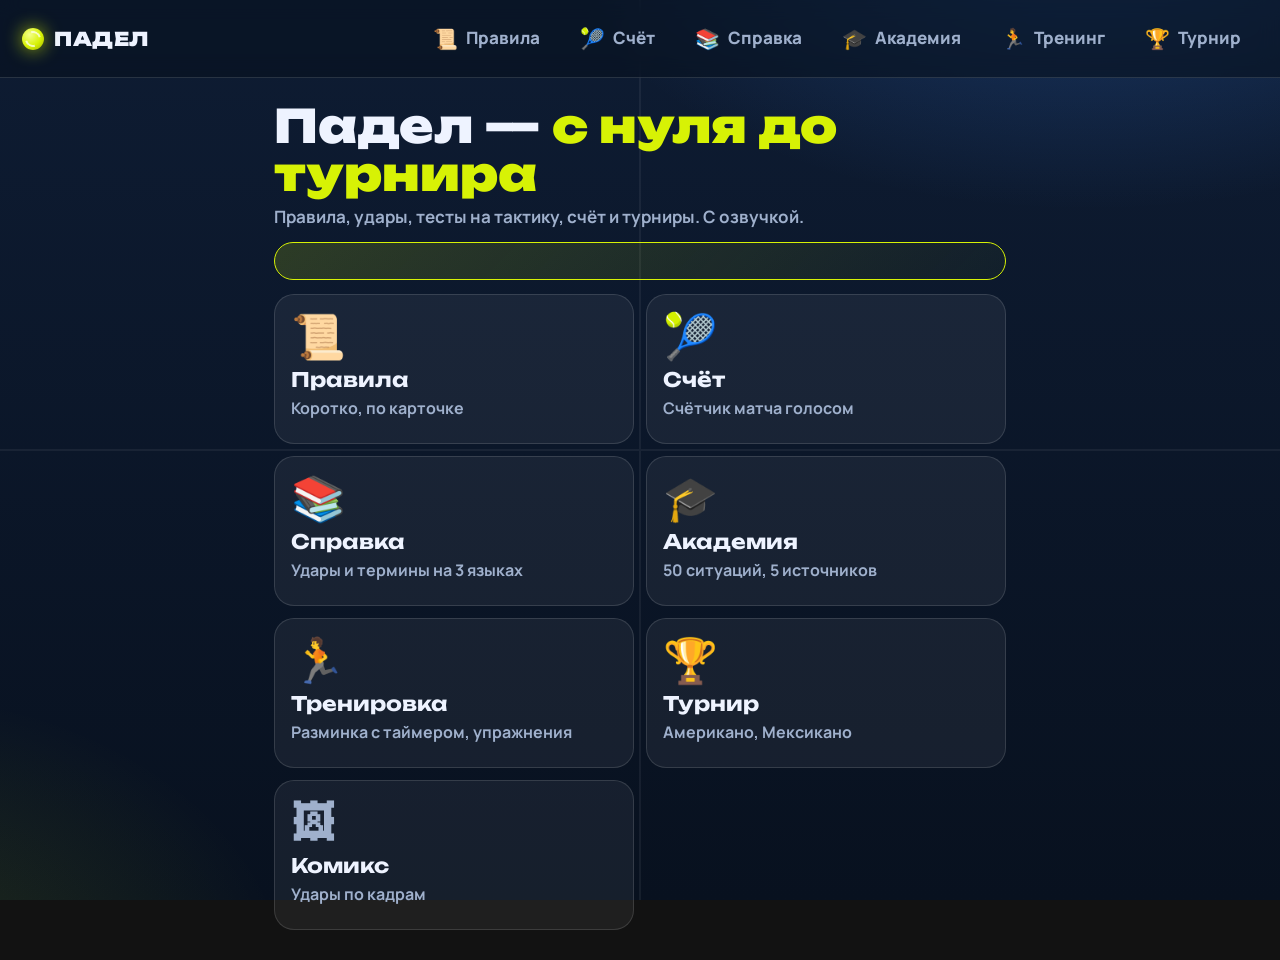
==== commit 7d972375: "Раздел «Тренировка»; источники с оценкой и прямой ссылкой - training.html: разминка на 16 минут по т" ====
--- a/index.html
+++ b/index.html
@@ -26,7 +26,7 @@
 <body>
 <nav class="top">
   <a class="logo" href="index.html"><span class="dot"></span>ПАДЕЛ</a>
-  <div class="tabs"><a href="rules.html"><span>📜</span>Правила</a><a href="score.html"><span>🎾</span>Счёт</a><a href="ref.html"><span>📚</span>Справка</a><a href="academy.html"><span>🎓</span>Академия</a><a href="tournament.html"><span>🏆</span>Турнир</a></div>
+  <div class="tabs"><a href="rules.html"><span>📜</span>Правила</a><a href="score.html"><span>🎾</span>Счёт</a><a href="ref.html"><span>📚</span>Справка</a><a href="academy.html"><span>🎓</span>Академия</a><a href="training.html"><span>🏃</span>Тренинг</a><a href="tournament.html"><span>🏆</span>Турнир</a></div>
 </nav>
 <main class="page">
   <section class="hero">
@@ -39,6 +39,7 @@
     <a class="tile" href="score.html"><span class="i">🎾</span><b>Счёт</b><span>Счётчик матча голосом</span></a>
     <a class="tile" href="ref.html"><span class="i">📚</span><b>Справка</b><span>Удары и термины на 3 языках</span></a>
     <a class="tile" href="academy.html"><span class="i">🎓</span><b>Академия</b><span id="acaSub">Тесты «Что играть?»</span></a>
+    <a class="tile" href="training.html"><span class="i">🏃</span><b>Тренировка</b><span>Разминка с таймером, упражнения</span></a>
     <a class="tile" href="tournament.html"><span class="i">🏆</span><b>Турнир</b><span>Американо, Мексикано</span></a>
     <a class="tile" href="comic.html"><span class="i">🖼</span><b>Комикс</b><span>Удары по кадрам</span></a>
   </div>
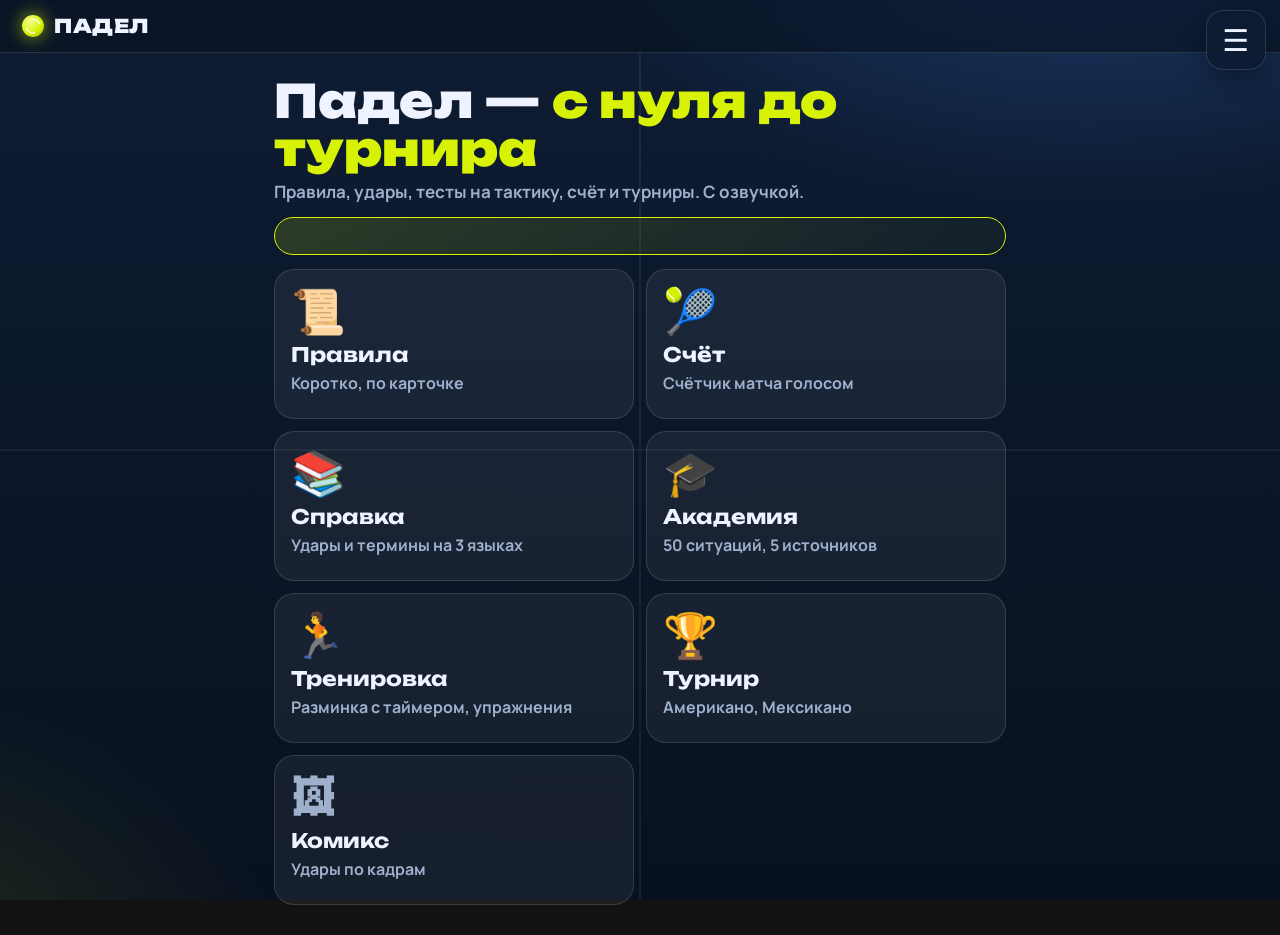
==== commit e6c1ca4b: "Меню-барабан, как в Atlas, вместо нижней панели вкладок Кнопка ☰ справа вверху открывает барабан из " ====
--- a/index.html
+++ b/index.html
@@ -26,7 +26,7 @@
 <body>
 <nav class="top">
   <a class="logo" href="index.html"><span class="dot"></span>ПАДЕЛ</a>
-  <div class="tabs"><a href="rules.html"><span>📜</span>Правила</a><a href="score.html"><span>🎾</span>Счёт</a><a href="ref.html"><span>📚</span>Справка</a><a href="academy.html"><span>🎓</span>Академия</a><a href="training.html"><span>🏃</span>Тренинг</a><a href="tournament.html"><span>🏆</span>Турнир</a></div>
+  <div class="tabs"><a href="rules.html"><span>📜</span>Правила</a><a href="score.html"><span>🎾</span>Счёт</a><a href="ref.html"><span>📚</span>Справка</a><a href="academy.html"><span>🎓</span>Академия</a><a href="training.html"><span>🏃</span>Тренинг</a><a href="tournament.html"><span>🏆</span>Турнир</a></div><script src="menu.js" defer></script>
 </nav>
 <main class="page">
   <section class="hero">
--- a/app.css
+++ b/app.css
@@ -1,5 +1,6 @@
 /* Общий стиль счётчика и турниров: «ночной корт» */
 @import url('https://fonts.googleapis.com/css2?family=Unbounded:wght@500;700;900&family=Manrope:wght@500;700;800&display=swap');
+@import url('menu.css');
 
 :root {
   --bg:#08111f; --bg2:#0e1c33; --card:rgba(255,255,255,.06); --line:rgba(255,255,255,.13);
@@ -33,21 +34,12 @@
 .logo .dot { width:22px; height:22px; border-radius:50%; background:radial-gradient(circle at 35% 30%, #f4ff8a, var(--ball) 55%, #9db000);
              box-shadow:0 0 18px rgba(215,242,5,.7); position:relative; }
 .logo .dot::after { content:""; position:absolute; inset:3px; border-radius:50%; border:2px solid rgba(255,255,255,.7); border-left-color:transparent; border-right-color:transparent; transform:rotate(30deg); }
-.tabs { display:flex; gap:6px; margin-left:auto; flex-wrap:wrap; }
-.tabs a { color:var(--dim); text-decoration:none; font-weight:800; font-size:17px; padding:10px 16px; border-radius:999px; border:1px solid transparent; }
-.tabs a:hover { color:var(--text); border-color:var(--line); }
-.tabs a.on { color:#0b1426; background:var(--ball); }
-.tabs a span { margin-right:8px; font-size:20px; vertical-align:-2px; }
-/* телефон: вкладки — нижняя панель под большой палец */
+/* старые вкладки остаются в разметке (без скриптов, для тестов), а меню — барабан из menu.js */
+.tabs { display:none; }
+.top { padding-right:90px !important; } /* место под кнопку меню */
+
 @media (max-width:700px){
-  body { padding-bottom:calc(86px + env(safe-area-inset-bottom)); }
-  .top { padding:10px 14px; position:static; backdrop-filter:none; background:transparent; }
-  .tabs { position:fixed; left:0; right:0; bottom:0; z-index:50; margin:0; gap:0; flex-wrap:nowrap; justify-content:space-around;
-    padding:6px 4px calc(6px + env(safe-area-inset-bottom)); background:rgba(8,17,31,.94); backdrop-filter:blur(10px); border-top:1px solid var(--line); }
-  .tabs a { flex:1; display:flex; flex-direction:column; align-items:center; gap:4px; padding:8px 2px; font-size:13.5px; border-radius:14px; }
-  .tabs a span { margin:0; font-size:28px; line-height:1; }
-  .tabs a.on { color:var(--ball); background:rgba(215,242,5,.1); }
-  body.boardOnly { padding-bottom:0; }
+  .top { padding:10px 14px; position:static; backdrop-filter:none; background:transparent; min-height:80px; }
 }
 
 .wrap { display:grid; grid-template-columns:minmax(300px, 430px) 1fr; gap:20px; padding:20px; max-width:1360px; margin:0 auto; }
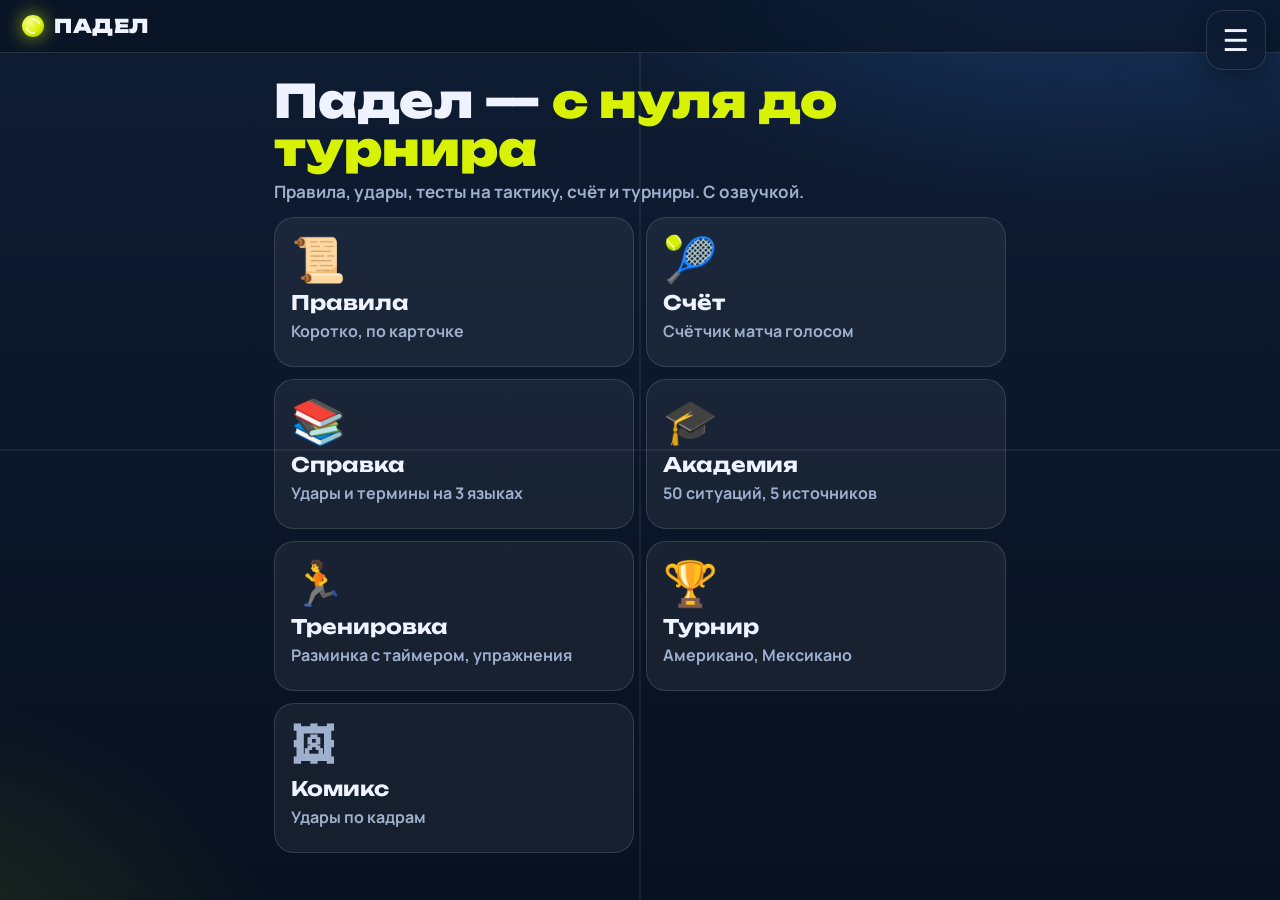
==== commit c9ac9002: "Свой плеер для роликов: открываются на сайте, помнят место 30 дней player.js/player.css: ссылки на Y" ====
--- a/index.html
+++ b/index.html
@@ -19,14 +19,20 @@
   .tile.wide .i { font-size:52px; }
   .tile.hot { border-color:var(--ball); background:linear-gradient(135deg, rgba(215,242,5,.16), rgba(215,242,5,.03)); }
   .tile.hot b { color:var(--ball); }
-  .cont { margin:0 0 14px; }
+  .cont { margin:0 0 14px; } .cont[hidden], .vrec[hidden] { display:none; }
+  .vrec { margin:0 0 14px; } .vrec h2 { margin:0 0 8px; }
+  .vrec a { display:flex; align-items:center; gap:14px; padding:12px 14px; margin-bottom:8px; border-radius:18px; border:1px solid var(--line);
+    background:var(--card); color:var(--text); text-decoration:none; font-size:17px; font-weight:700; line-height:1.3; }
+  .vrec a::before { content:'▶'; flex:none; display:grid; place-items:center; width:52px; height:52px; border-radius:50%; background:var(--ball); color:#0b1426; font-size:22px; }
+  .vrec a span { flex:1; } .vrec a small { display:block; color:var(--dim); font-size:15px; margin-top:4px; }
+  .vrec .bar { height:5px; border-radius:5px; background:rgba(255,255,255,.1); margin-top:8px; overflow:hidden; } .vrec .bar i { display:block; height:100%; background:var(--ball); }
   @media (max-width:360px){ .tiles { grid-template-columns:1fr; } }
 </style>
 </head>
 <body>
 <nav class="top">
   <a class="logo" href="index.html"><span class="dot"></span>ПАДЕЛ</a>
-  <div class="tabs"><a href="rules.html"><span>📜</span>Правила</a><a href="score.html"><span>🎾</span>Счёт</a><a href="ref.html"><span>📚</span>Справка</a><a href="academy.html"><span>🎓</span>Академия</a><a href="training.html"><span>🏃</span>Тренинг</a><a href="tournament.html"><span>🏆</span>Турнир</a></div><script src="menu.js" defer></script>
+  <div class="tabs"><a href="rules.html"><span>📜</span>Правила</a><a href="score.html"><span>🎾</span>Счёт</a><a href="ref.html"><span>📚</span>Справка</a><a href="academy.html"><span>🎓</span>Академия</a><a href="training.html"><span>🏃</span>Тренинг</a><a href="tournament.html"><span>🏆</span>Турнир</a></div><script src="menu.js" defer></script><script src="player.js" defer></script>
 </nav>
 <main class="page">
   <section class="hero">
@@ -34,6 +40,7 @@
     <p>Правила, удары, тесты на тактику, счёт и турниры. С озвучкой.</p>
   </section>
   <a class="tile wide hot cont" id="cont" href="academy.html" hidden></a>
+  <section class="vrec" id="vrec" hidden></section>
   <div class="tiles">
     <a class="tile" href="rules.html"><span class="i">📜</span><b>Правила</b><span>Коротко, по карточке</span></a>
     <a class="tile" href="score.html"><span class="i">🎾</span><b>Счёт</b><span>Счётчик матча голосом</span></a>
@@ -58,6 +65,16 @@
     c.innerHTML = `<span class="i">▶</span><span><b>Продолжить тест</b><br><span>${SETS[st.last].name} — ${done} из ${n}</span></span>`;
   }
 }
+// видео, что начал смотреть, — продолжить с того же места (хранится в телефоне 30 дней)
+function vrec() {
+  const box = document.getElementById('vrec');
+  const list = window.Player ? Player.recent().filter(v => v.t > 5 && !(v.dur && v.t > v.dur - 10)).slice(0, 3) : [];
+  box.hidden = !list.length;
+  box.innerHTML = list.length ? `<h2 class="sec">Продолжить смотреть</h2>` + list.map(v =>
+    `<a href="https://youtu.be/${v.id}?t=${v.t}" data-title="${v.title}"><span>${v.title}<small>с ${Player.mmss(v.t)}${v.dur ? ' из ' + Player.mmss(v.dur) : ''}</small>${v.dur ? `<div class="bar"><i style="width:${Math.round(100 * v.t / v.dur)}%"></i></div>` : ''}</span></a>`).join('') : '';
+}
+addEventListener('DOMContentLoaded', vrec);
+addEventListener('padel-video', vrec);
 </script>
 </body>
 </html>
--- a/app.css
+++ b/app.css
@@ -1,6 +1,7 @@
 /* Общий стиль счётчика и турниров: «ночной корт» */
 @import url('https://fonts.googleapis.com/css2?family=Unbounded:wght@500;700;900&family=Manrope:wght@500;700;800&display=swap');
 @import url('menu.css');
+@import url('player.css');
 
 :root {
   --bg:#08111f; --bg2:#0e1c33; --card:rgba(255,255,255,.06); --line:rgba(255,255,255,.13);
